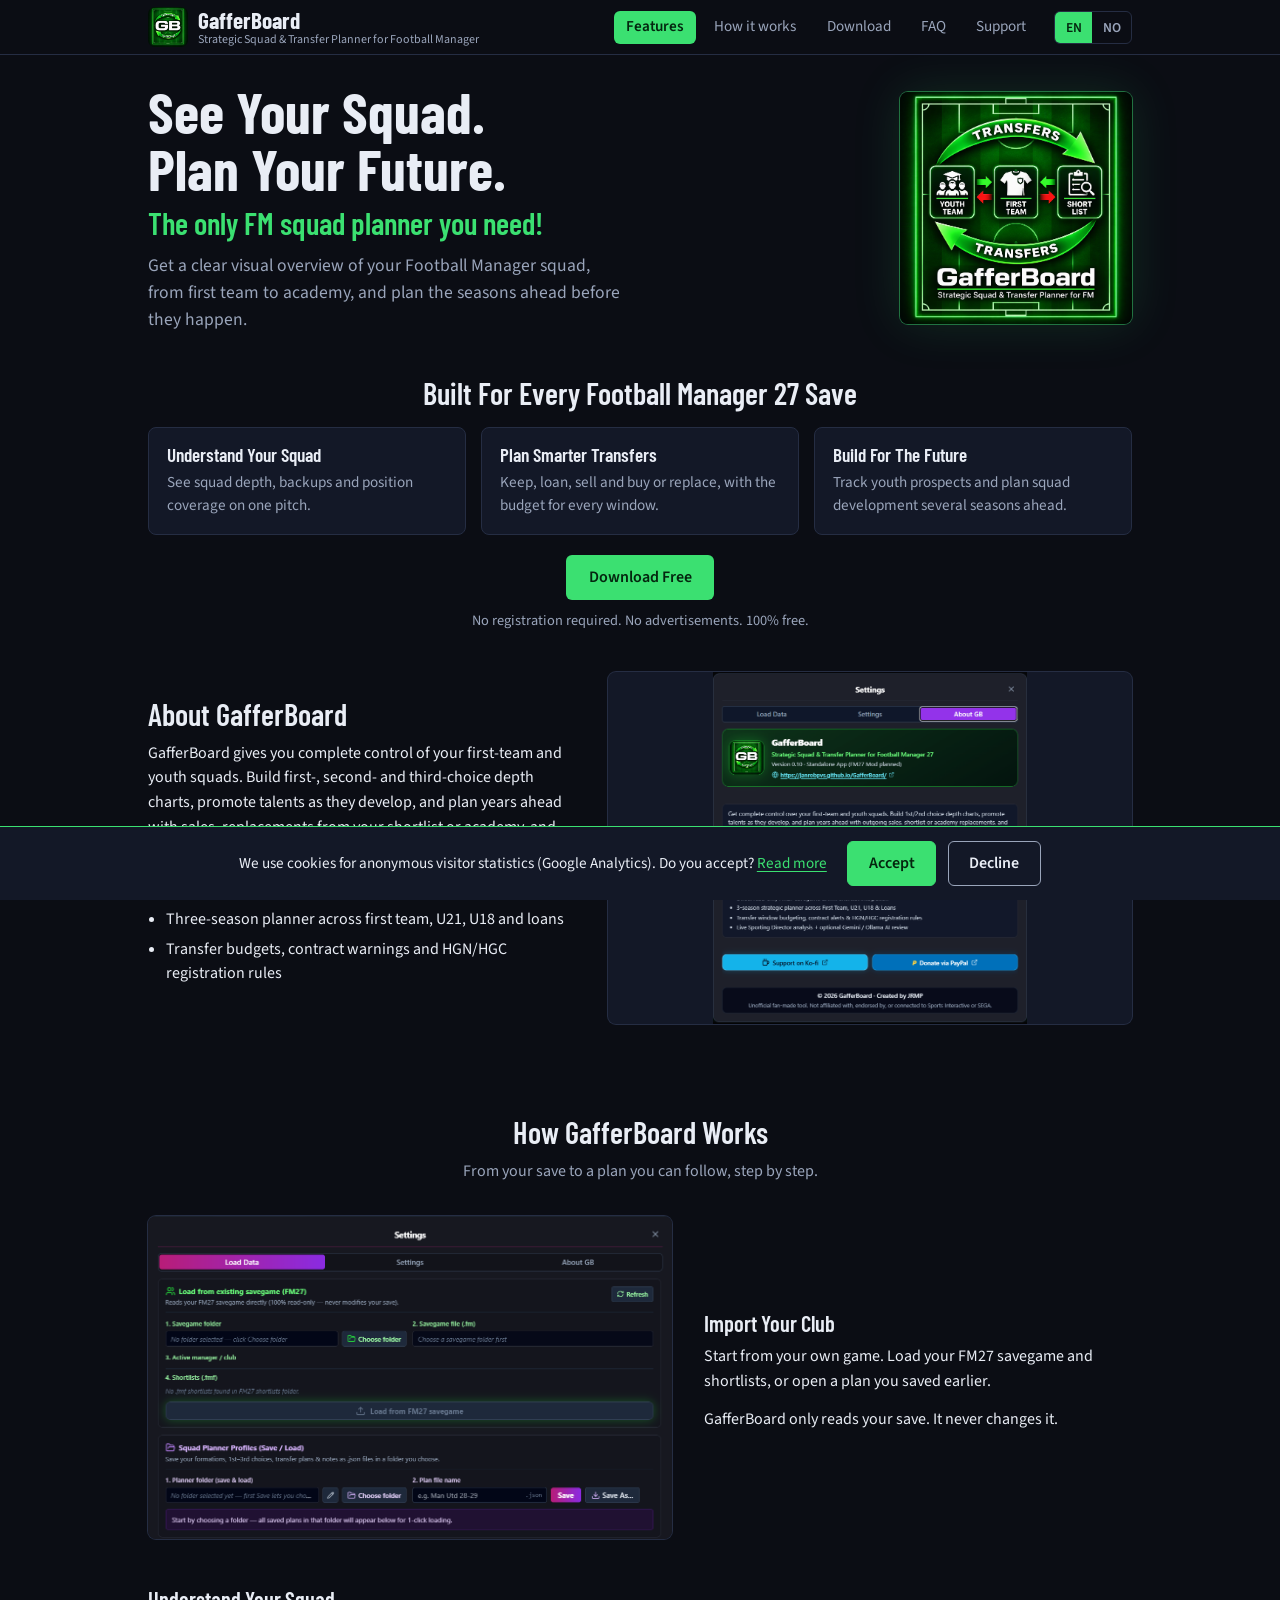
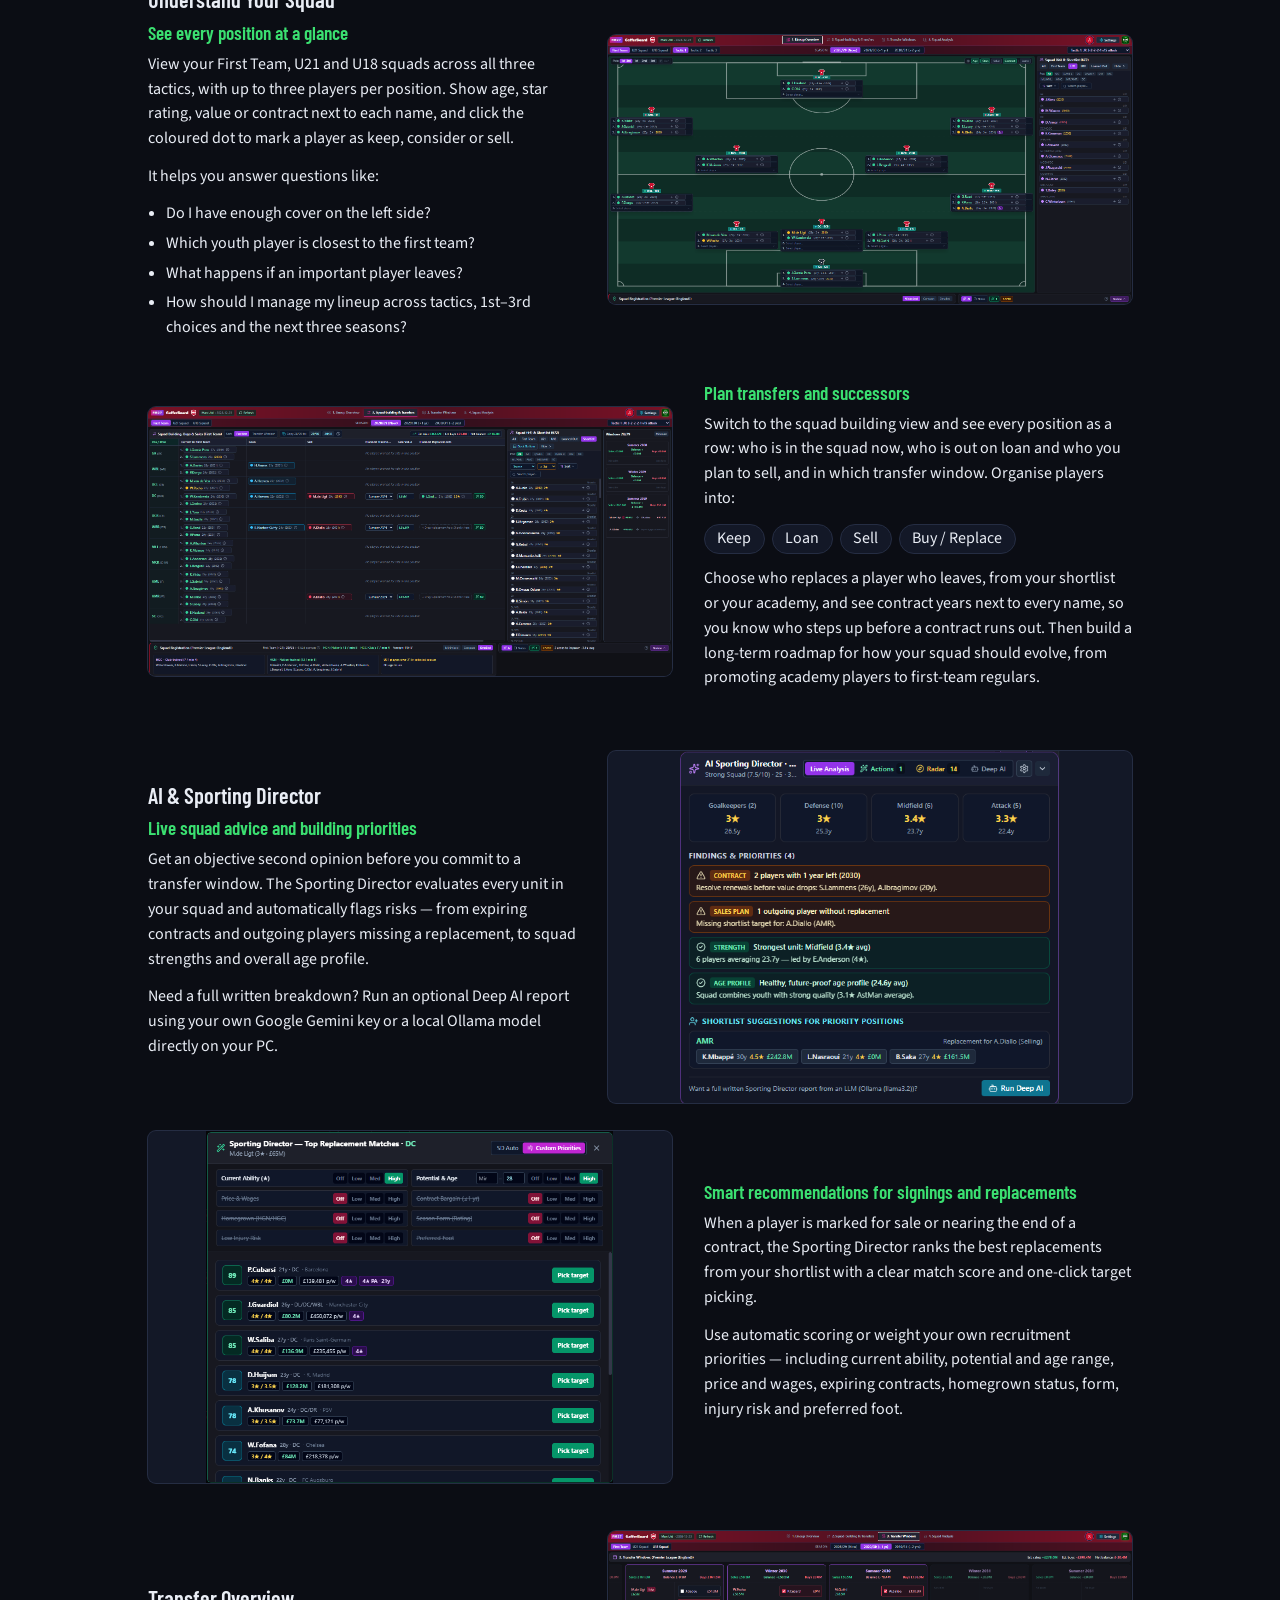
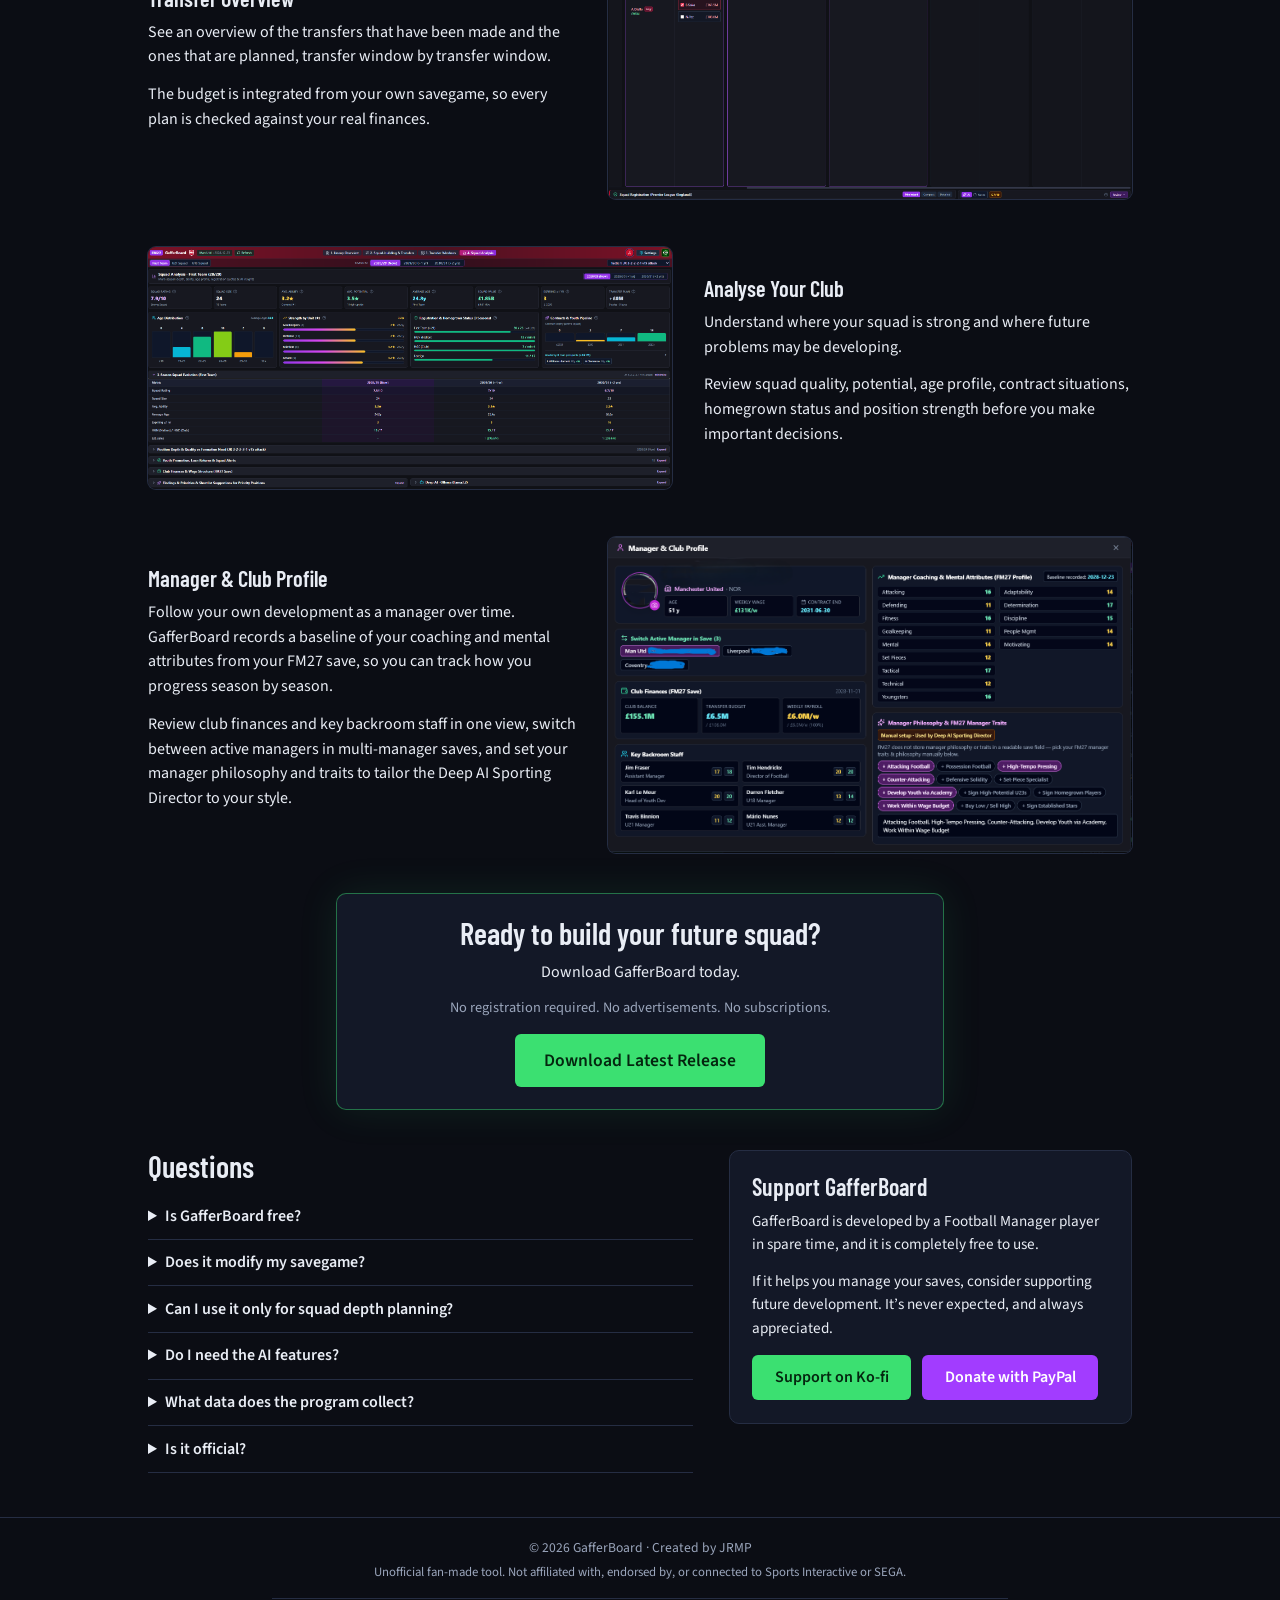
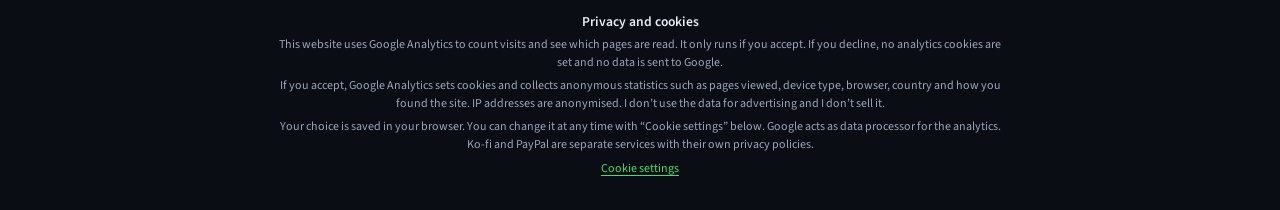
==== index.html @ f85fcb98 "Add files via upload" ====
<!DOCTYPE html>
<html lang="en">
<head>
<meta charset="utf-8">
<meta name="viewport" content="width=device-width, initial-scale=1">
<title>GafferBoard – Strategic Squad &amp; Transfer Planner for Football Manager</title>
<meta name="description" content="See your Football Manager squad at a glance and plan your future. GafferBoard is a free, unofficial squad and transfer planner. No registration, no advertisements.">
<meta property="og:title" content="GafferBoard – See Your Squad. Plan Your Future.">
<meta property="og:description" content="A free squad and transfer planner for Football Manager. No registration. No advertisements.">
<meta property="og:image" content="https://janrobpvs.github.io/GafferBoard/images/hero.png">
<link rel="icon" type="image/png" href="images/gb-logo.png">
<link rel="preconnect" href="https://fonts.googleapis.com">
<link rel="preconnect" href="https://fonts.gstatic.com" crossorigin>
<link href="https://fonts.googleapis.com/css2?family=Barlow+Condensed:wght@600;700&family=Source+Sans+3:wght@400;600&display=swap" rel="stylesheet">
<link rel="stylesheet" href="style.css">
</head>
<body>

<header class="top">
  <div class="wrap bar">
    <a class="brand" href="#top">
      <img src="images/gb-logo.png" width="40" height="40" alt="GafferBoard logo">
      <span class="brand-text">
        <span class="brand-name">GafferBoard</span>
        <span class="brand-sub" data-i18n="brandSub">Strategic Squad &amp; Transfer Planner for Football Manager</span>
      </span>
    </a>
    <nav id="mainNav" aria-label="Main">
      <a href="#features" data-i18n="navFeatures">Features</a>
      <a href="#how" data-i18n="navHow">How it works</a>
      <a href="#download" data-i18n="navDownload">Download</a>
      <a href="#faq" data-i18n="navFaq">FAQ</a>
      <a href="#support" data-i18n="navSupport">Support</a>
    </nav>
    <div class="lang" role="group" aria-label="Language">
      <button type="button" data-lang="en" aria-pressed="true">EN</button>
      <button type="button" data-lang="no" aria-pressed="false">NO</button>
    </div>
    <button class="menu-btn" id="menuBtn" aria-expanded="false" aria-controls="mainNav" data-i18n="menu">Menu</button>
  </div>
</header>

<main id="top">

  <!-- HERO: intro and main image only. No download button here. -->
  <section class="hero">
    <div class="wrap hero-grid">
      <div>
        <h1 data-i18n="h1">See Your Squad.<br>Plan Your Future.</h1>
        <p class="tagline" data-i18n="tagline">The only FM squad planner you need!</p>
        <p class="lead" data-i18n="lead">Get a clear visual overview of your Football Manager squad, from first team to academy, and plan the seasons ahead before they happen.</p>
      </div>
      <figure class="frame hero-img">
        <img src="images/hero.png" data-i18n-alt="heroAlt" alt="GafferBoard: youth team, first team and shortlist connected by transfers" fetchpriority="high">
      </figure>
    </div>
  </section>

  <section id="features">
    <div class="wrap">
      <h2 data-i18n="featuresH2">Built For Every Football Manager 27 Save</h2>
      <div class="cards">
        <article class="card">
          <h3 data-i18n="c1h">Understand Your Squad</h3>
          <p data-i18n="c1p">See squad depth, backups and position coverage on one pitch.</p>
        </article>
        <article class="card">
          <h3 data-i18n="c2h">Plan Smarter Transfers</h3>
          <p data-i18n="c2p">Keep, loan, sell and buy or replace, with the budget for every window.</p>
        </article>
        <article class="card">
          <h3 data-i18n="c3h">Build For The Future</h3>
          <p data-i18n="c3p">Track youth prospects and plan squad development several seasons ahead.</p>
        </article>
      </div>
      <div class="cta">
        <a class="btn" href="#download" data-download data-i18n="dlFree">Download Free</a>
        <p class="proof" data-i18n="proof1">No registration required. No advertisements. 100% free.</p>
      </div>
    </div>
  </section>

  <!-- ABOUT: matches the About window shown in about.png -->
  <section id="about">
    <div class="wrap">
      <div class="row">
        <div class="text">
          <h2 data-i18n="aboutH">About GafferBoard</h2>
          <p data-i18n="aboutP">GafferBoard gives you complete control of your first-team and youth squads. Build first-, second- and third-choice depth charts, promote talents as they develop, and plan years ahead with sales, replacements from your shortlist or academy, and transfer window budgets.</p>
          <ul>
            <li data-i18n="aboutL1">Reads FM27 savegames and .fmf shortlists, read-only</li>
            <li data-i18n="aboutL2">Three-season planner across first team, U21, U18 and loans</li>
            <li data-i18n="aboutL3">Transfer budgets, contract warnings and HGN/HGC registration rules</li>
          </ul>
        </div>
        <figure class="frame">
          <button class="zoom" type="button" data-i18n-aria="zoomA" aria-label="Enlarge: About GafferBoard"><img src="images/about.png" loading="lazy" data-i18n-alt="aboutAlt" alt="The About window in GafferBoard, with the key features listed"></button>
        </figure>
      </div>
    </div>
  </section>

  <section id="how">
    <div class="wrap">
      <h2 data-i18n="howH2">How GafferBoard Works</h2>
      <p class="intro" data-i18n="howIntro">From your save to a plan you can follow, step by step.</p>

      <div class="row flip">
        <div class="text">
          <h3 data-i18n="r1h">Import Your Club</h3>
          <p data-i18n="r1p1">Start from your own game. Load your FM27 savegame and shortlists, or open a plan you saved earlier.</p>
          <p data-i18n="r1p2">GafferBoard only reads your save. It never changes it.</p>
        </div>
        <figure class="frame">
          <button class="zoom" type="button" data-i18n-aria="zoom1" aria-label="Enlarge: Import your club"><img src="images/settings.png" loading="lazy" data-i18n-alt="r1alt" alt="The Load Data window where you choose your FM27 save, shortlists or a saved plan"></button>
        </figure>
      </div>

      <!-- Understand Your Squad: two screenshots (lineup + transfers and successors). -->
      <div class="group">
        <div class="row">
          <div class="text">
            <h3 data-i18n="u0h">Understand Your Squad</h3>
            <h4 class="sub" data-i18n="uAh">See every position at a glance</h4>
            <p data-i18n="uA1">View your First Team, U21 and U18 squads across all three tactics, with up to three players per position. Show age, star rating, value or contract next to each name, and click the coloured dot to mark a player as keep, consider or sell.</p>
            <p data-i18n="uA2">It helps you answer questions like:</p>
            <ul>
              <li data-i18n="r2l1">Do I have enough cover on the left side?</li>
              <li data-i18n="r2l3">Which youth player is closest to the first team?</li>
              <li data-i18n="r2l4">What happens if an important player leaves?</li>
              <li data-i18n="r2l5">How should I manage my lineup across tactics, 1st–3rd choices and the next three seasons?</li>
            </ul>
          </div>
          <figure class="frame">
            <button class="zoom" type="button" data-i18n-aria="zoomU1" aria-label="Enlarge: Lineup with player data"><img src="images/Lineup_data.png" loading="lazy" data-i18n-alt="uAalt" alt="The lineup view with your formation and player data on the pitch"></button>
          </figure>
        </div>

        <div class="row flip">
          <div class="text">
            <h4 class="sub" data-i18n="uBh">Plan transfers and successors</h4>
            <p data-i18n="uB1">Switch to the squad building view and see every position as a row: who is in the squad now, who is out on loan and who you plan to sell, and in which transfer window. Organise players into:</p>
            <ul class="tags">
              <li data-i18n="tKeep">Keep</li>
              <li data-i18n="tLoan">Loan</li>
              <li data-i18n="tSell">Sell</li>
              <li data-i18n="tBuyRep">Buy / Replace</li>
            </ul>
            <p data-i18n="uB2">Choose who replaces a player who leaves, from your shortlist or your academy, and see contract years next to every name, so you know who steps up before a contract runs out. Then build a long-term roadmap for how your squad should evolve, from promoting academy players to first-team regulars.</p>
          </div>
          <!-- File name has an ampersand: images/Squad&transfers.png. It is written as %26 in the address. -->
          <figure class="frame">
            <button class="zoom" type="button" data-i18n-aria="zoomU2" aria-label="Enlarge: Squad and transfers"><img src="images/Squad%26transfers.png" loading="lazy" data-i18n-alt="uBalt" alt="The squad building view with players per position and planned transfers"></button>
          </figure>
        </div>
      </div>

      <!-- AI & Sporting Director: two screenshots (squad advice + replacement matching). -->
      <div class="group">
        <div class="row">
          <div class="text">
            <h3 data-i18n="sd0h">AI &amp; Sporting Director</h3>
            <h4 class="sub" data-i18n="sdAh">Live squad advice and building priorities</h4>
            <p data-i18n="sdA1">Get an objective second opinion before you commit to a transfer window. The Sporting Director evaluates every unit in your squad and automatically flags risks — from expiring contracts and outgoing players missing a replacement, to squad strengths and overall age profile.</p>
            <p data-i18n="sdA2">Need a full written breakdown? Run an optional Deep AI report using your own Google Gemini key or a local Ollama model directly on your PC.</p>
          </div>
          <figure class="frame">
            <button class="zoom" type="button" data-i18n-aria="zoomSD1" aria-label="Enlarge: Sporting Director squad advice"><img src="images/SportingDirectorAdvise.png" loading="lazy" data-i18n-alt="sdAalt" alt="AI Sporting Director live analysis showing unit ratings, contract warnings, sales plan gaps and shortlist suggestions"></button>
          </figure>
        </div>

        <div class="row flip">
          <div class="text">
            <h4 class="sub" data-i18n="sdBh">Smart recommendations for signings and replacements</h4>
            <p data-i18n="sdB1">When a player is marked for sale or nearing the end of a contract, the Sporting Director ranks the best replacements from your shortlist with a clear match score and one-click target picking.</p>
            <p data-i18n="sdB2">Use automatic scoring or weight your own recruitment priorities — including current ability, potential and age range, price and wages, expiring contracts, homegrown status, form, injury risk and preferred foot.</p>
          </div>
          <!-- File name has an ampersand: images/SportingDirector&transfers.png. It is written as %26 in the address. -->
          <figure class="frame">
            <button class="zoom" type="button" data-i18n-aria="zoomSD2" aria-label="Enlarge: Sporting Director transfer replacements"><img src="images/SportingDirector%26transfers.png" loading="lazy" data-i18n-alt="sdBalt" alt="Sporting Director top replacement matches ranked by custom recruitment priorities"></button>
          </figure>
        </div>
      </div>

      <div class="row">
        <div class="text">
          <h3 data-i18n="r6h">Transfer Overview</h3>
          <p data-i18n="r6p1">See an overview of the transfers that have been made and the ones that are planned, transfer window by transfer window.</p>
          <p data-i18n="r6p2">The budget is integrated from your own savegame, so every plan is checked against your real finances.</p>
        </div>
        <figure class="frame">
          <button class="zoom" type="button" data-i18n-aria="zoom6" aria-label="Enlarge: Transfer overview"><img src="images/Transferoverview.png" loading="lazy" data-i18n-alt="r6alt" alt="Overview of completed and planned transfers with the budget from your savegame"></button>
        </figure>
      </div>

      <div class="row flip">
        <div class="text">
          <h3 data-i18n="r3h">Analyse Your Club</h3>
          <p data-i18n="r3p1">Understand where your squad is strong and where future problems may be developing.</p>
          <p data-i18n="r3p2">Review squad quality, potential, age profile, contract situations, homegrown status and position strength before you make important decisions.</p>
        </div>
        <figure class="frame">
          <button class="zoom" type="button" data-i18n-aria="zoom3" aria-label="Enlarge: Analyse your club"><img src="images/analysis.png" loading="lazy" data-i18n-alt="r3alt" alt="Squad analysis with age distribution, strength by unit and contract expiries"></button>
        </figure>
      </div>

      <div class="row">
        <div class="text">
          <h3 data-i18n="r7h">Manager &amp; Club Profile</h3>
          <p data-i18n="r7p1">Follow your own development as a manager over time. GafferBoard records a baseline of your coaching and mental attributes from your FM27 save, so you can track how you progress season by season.</p>
          <p data-i18n="r7p2">Review club finances and key backroom staff in one view, switch between active managers in multi-manager saves, and set your manager philosophy and traits to tailor the Deep AI Sporting Director to your style.</p>
        </div>
        <figure class="frame">
          <button class="zoom" type="button" data-i18n-aria="zoom7" aria-label="Enlarge: Manager and club profile"><img src="images/managerprofile.png" loading="lazy" data-i18n-alt="r7alt" alt="Manager and club profile with coaching attributes, baseline tracking, club finances, key backroom staff and manager philosophy traits"></button>
        </figure>
      </div>
    </div>
  </section>

  <section id="download">
    <div class="wrap">
      <div class="panel centre">
        <h2 data-i18n="dlH2">Ready to build your future squad?</h2>
        <p data-i18n="dlP">Download GafferBoard today.</p>
        <p class="proof" data-i18n="proof2">No registration required. No advertisements. No subscriptions.</p>
        <!-- The download link is set in script.js (DOWNLOAD_URL). All buttons marked data-download use it. -->
        <a class="btn big" href="#download" data-download data-i18n="dlLatest">Download Latest Release</a>
      </div>
    </div>
  </section>

  <!-- FAQ and Support side by side -->
  <section id="faq">
    <div class="wrap duo">
      <div>
        <h2 data-i18n="faqH2">Questions</h2>
        <details>
          <summary data-i18n="q1">Is GafferBoard free?</summary>
          <p data-i18n="a1">Yes. It is completely free, with no registration, no advertisements and no subscription.</p>
        </details>
        <details>
          <summary data-i18n="q2">Does it modify my savegame?</summary>
          <p data-i18n="a2">No. GafferBoard only reads your savegame. Your own notes and plans are stored separately on your computer.</p>
        </details>
        <details>
          <summary data-i18n="q3">Can I use it only for squad depth planning?</summary>
          <p data-i18n="a3">Yes. The lineup page works on its own. The transfer and analysis pages are there when you want them.</p>
        </details>
        <details>
          <summary data-i18n="q4">Do I need the AI features?</summary>
          <p data-i18n="a4">No. The AI report is optional. You can use Google Gemini with your own key, or a local Ollama model that stays on your PC.</p>
        </details>
        <details>
          <summary data-i18n="q5">What data does the program collect?</summary>
          <p data-i18n="a5">Only anonymous usage events, such as starting the app, switching pages or loading a save. It never sends player data, file paths or personal information.</p>
        </details>
        <details>
          <summary data-i18n="q6">Is it official?</summary>
          <p data-i18n="a6">No. GafferBoard is an unofficial fan-made tool and is not connected to Sports Interactive or SEGA.</p>
        </details>
      </div>

      <div id="support">
        <div class="panel">
          <h2 data-i18n="supH2">Support GafferBoard</h2>
          <p data-i18n="supP1">GafferBoard is developed by a Football Manager player in spare time, and it is completely free to use.</p>
          <p data-i18n="supP2">If it helps you manage your saves, consider supporting future development. It’s never expected, and always appreciated.</p>
          <div class="actions">
            <a class="btn" href="https://ko-fi.com/jrmp77" rel="noopener" data-i18n="supKofi">Support on Ko-fi</a>
            <a class="btn purple" href="https://www.paypal.com/donate/?business=DQJETX6U6KA5J&amp;no_recurring=0&amp;item_name=Thank+you+so+much+for+your+support%21&amp;currency_code=NOK" rel="noopener" data-i18n="supPaypal">Donate with PayPal</a>
          </div>
        </div>
      </div>
    </div>
  </section>

</main>

<footer>
  <div class="wrap">
    <p class="copy" data-i18n="copy">© 2026 GafferBoard · Created by JRMP</p>
    <p class="disc" data-i18n="disclaimer">Unofficial fan-made tool. Not affiliated with, endorsed by, or connected to Sports Interactive or SEGA.</p>
    <div id="privacy" class="privacy">
      <h2 data-i18n="prH2">Privacy and cookies</h2>
      <p data-i18n="prP1">This website uses Google Analytics to count visits and see which pages are read. It only runs if you accept. If you decline, no analytics cookies are set and no data is sent to Google.</p>
      <p data-i18n="prP2">If you accept, Google Analytics sets cookies and collects anonymous statistics such as pages viewed, device type, browser, country and how you found the site. IP addresses are anonymised. I don’t use the data for advertising and I don’t sell it.</p>
      <p data-i18n="prP3">Your choice is saved in your browser. You can change it at any time with “Cookie settings” below. Google acts as data processor for the analytics. Ko-fi and PayPal are separate services with their own privacy policies.</p>
      <button type="button" id="cookieSettings" data-i18n="footCookies">Cookie settings</button>
    </div>
  </div>
</footer>

<div id="consent" class="consent" role="region" aria-label="Cookies" hidden>
  <p><span data-i18n="cbText">We use cookies for anonymous visitor statistics (Google Analytics). Do you accept?</span> <a href="#privacy" data-i18n="cbMore">Read more</a></p>
  <div class="consent-btns">
    <button type="button" class="btn" id="consentAccept" data-i18n="cbAccept">Accept</button>
    <button type="button" class="btn outline" id="consentDecline" data-i18n="cbDecline">Decline</button>
  </div>
</div>

<dialog id="lightbox" aria-label="Screenshot">
  <button type="button" id="lightboxClose" data-i18n="close">Close</button>
  <img id="lightboxImg" alt="">
</dialog>

<script src="script.js"></script>
</body>
</html>
---- style.css ----
:root {
  --bg: #0b0d14;
  --panel: #131827;
  --line: #252d43;
  --text: #e9edf5;
  --muted: #9aa5bb;
  --green: #3be071;
  --green-ink: #04260f;
  --purple: #a23cff;
  --display: "Barlow Condensed", "Arial Narrow", Impact, sans-serif;
  --body: "Source Sans 3", system-ui, -apple-system, "Segoe UI", sans-serif;
}
* { box-sizing: border-box; }
html { scroll-behavior: smooth; scroll-padding-top: 4.5rem; color-scheme: dark; }
body {
  margin: 0;
  background: var(--bg);
  color: var(--text);
  font-family: var(--body);
  font-size: 1rem;
  line-height: 1.55;
  overflow-x: clip;
}
a { color: var(--green); text-underline-offset: 3px; }
a:focus-visible, button:focus-visible, summary:focus-visible { outline: 3px solid var(--purple); outline-offset: 3px; }
img { max-width: 100%; height: auto; display: block; }
p { margin: 0 0 0.8rem; }
ul { padding-left: 1.15rem; margin: 0 0 0.8rem; }
li { margin-bottom: 0.3rem; }

.wrap { max-width: 64rem; margin: 0 auto; padding: 0 1.25rem; }
.centre { text-align: center; margin-left: auto; margin-right: auto; }
.small { font-size: 0.9rem; color: var(--muted); }

/* header */
.top { border-bottom: 1px solid var(--line); background: var(--bg); position: sticky; top: 0; z-index: 20; }
.bar { display: flex; align-items: center; justify-content: space-between; gap: 1rem; padding-top: 0.45rem; padding-bottom: 0.45rem; }
.brand { display: flex; align-items: center; gap: 0.65rem; color: var(--text); text-decoration: none; min-width: 0; margin-right: auto; }
.brand img { width: 40px; height: 40px; border-radius: 7px; flex: none; }
.brand-text { display: flex; flex-direction: column; line-height: 1.1; min-width: 0; }
.brand-name { font-family: var(--display); font-weight: 700; font-size: 1.45rem; }
.brand-sub { color: var(--muted); font-size: 0.75rem; }
nav { display: flex; gap: 1.2rem; font-size: 0.95rem; }
nav a { color: var(--muted); text-decoration: none; padding: 0.3rem 0; }
nav a:hover { color: var(--text); }
.menu-btn {
  display: none; background: transparent; color: var(--text);
  border: 1px solid var(--line); border-radius: 6px;
  padding: 0.4rem 0.8rem; font: inherit; font-size: 0.95rem; cursor: pointer;
}
.lang { display: flex; border: 1px solid var(--line); border-radius: 6px; overflow: hidden; flex: none; }
.lang button { background: transparent; color: var(--muted); border: 0; padding: 0.3rem 0.65rem; font: inherit; font-size: 0.85rem; font-weight: 600; cursor: pointer; }
.lang button[aria-pressed="true"] { background: var(--green); color: var(--green-ink); }
.lang button:focus-visible { outline: 3px solid var(--purple); outline-offset: -3px; }

/* hero: text left, image right, sized to fit one screen */
.hero { padding: 1.75rem 0 0.5rem; }
.hero-grid { display: grid; grid-template-columns: 1.35fr 0.65fr; gap: 2rem; align-items: center; }
h1 {
  font-family: var(--display); font-weight: 700;
  font-size: clamp(2.2rem, 5vw, 3.6rem); line-height: 0.98; margin: 0 0 0.55rem;
}
.tagline {
  font-family: var(--display); font-weight: 600;
  font-size: clamp(1.18rem, 2.65vw, 1.92rem); line-height: 1.15;
  color: var(--green); margin: 0 0 0.7rem;
}
.lead { font-size: 1.1rem; color: var(--muted); max-width: 30rem; margin: 0; }
.frame { margin: 0; border-radius: 8px; overflow: hidden; box-shadow: 0 0 0 1px var(--line); background: var(--panel); }
.hero-img { width: fit-content; max-width: 100%; margin-left: auto; box-shadow: 0 0 0 1px rgba(59,224,113,0.45), 0 0 50px rgba(59,224,113,0.14); }
.hero-img img { width: auto; max-width: 100%; max-height: min(32vh, 14.5rem); }

/* sections */
section { padding: 2.25rem 0 0.25rem; }
#how { padding-top: 5.5rem; }
#how > .wrap > h2,
#how > .wrap > .intro { text-align: center; }
h2 { font-family: var(--display); font-weight: 600; font-size: clamp(1.5rem, 3.5vw, 1.9rem); line-height: 1.1; margin: 0 0 0.6rem; }
h3 { font-family: var(--display); font-weight: 600; font-size: 1.4rem; line-height: 1.15; margin: 0 0 0.5rem; }
.intro { color: var(--muted); margin-bottom: 0.75rem; }

.cards { display: grid; grid-template-columns: repeat(3, 1fr); gap: 0.9rem; margin-top: 1rem; }
.card { background: var(--panel); border: 1px solid var(--line); border-radius: 8px; padding: 1rem 1.15rem; }
.card h3 { font-size: 1.2rem; margin-bottom: 0.3rem; }
.card p { margin: 0; color: var(--muted); font-size: 0.95rem; }

/* buttons */
.cta { margin-top: 1.25rem; }
.proof { color: var(--muted); font-size: 0.9rem; margin: 0.6rem 0 0; }
.btn {
  display: inline-block; background: var(--green); color: var(--green-ink);
  font-weight: 600; text-decoration: none; padding: 0.65rem 1.4rem; border-radius: 6px;
}
.btn:hover { background: #62ec8c; }
.btn.purple { background: var(--purple); color: #fff; }
.btn.purple:hover { background: #b45cff; }
.btn.big { font-size: 1.1rem; padding: 0.8rem 1.8rem; margin-top: 0.9rem; }
.actions { display: flex; gap: 0.7rem; flex-wrap: wrap; margin-top: 0.9rem; }

/* screenshot rows */
.row { display: grid; grid-template-columns: 0.9fr 1.1fr; gap: 2rem; align-items: center; margin-top: 3rem; }
.row.flip { grid-template-columns: 1.1fr 0.9fr; }
.row.flip .text { order: 2; }
.row .text { min-width: 0; }
#about .row { margin-top: 0; }
#how .intro + .row { margin-top: 2rem; }
.zoom { display: block; width: 100%; padding: 0; border: 0; background: none; cursor: zoom-in; }
.zoom img { width: 100%; max-height: 22rem; object-fit: contain; object-position: top; }
.tags { list-style: none; padding: 0; display: flex; flex-wrap: wrap; gap: 0.4rem; }
.tags li { margin: 0; background: var(--panel); border: 1px solid var(--line); border-radius: 999px; padding: 0.1rem 0.8rem; }

/* panels */
.panel { background: var(--panel); border: 1px solid var(--line); border-radius: 10px; padding: 1.4rem 1.4rem; }
#download .panel { max-width: 38rem; border-color: rgba(59,224,113,0.45); box-shadow: 0 0 40px rgba(59,224,113,0.1); }

/* faq and support side by side */
.duo { display: grid; grid-template-columns: 1.15fr 0.85fr; gap: 2.25rem; align-items: start; }
details { border-bottom: 1px solid var(--line); padding: 0.65rem 0; }
summary { cursor: pointer; font-weight: 600; }
details p { margin: 0.5rem 0 0; color: var(--muted); font-size: 0.95rem; }
#support .panel h2 { font-size: 1.5rem; }
#support .panel p { font-size: 0.95rem; }

/* lightbox */
dialog { border: 0; padding: 0; background: transparent; max-width: 96vw; max-height: 96vh; color: var(--text); }
dialog::backdrop { background: rgba(5, 6, 10, 0.88); }
dialog img { max-width: 96vw; max-height: 88vh; border-radius: 8px; margin: 0 auto; }
dialog button { display: block; margin: 0 0 0.6rem auto; background: var(--panel); color: var(--text); border: 1px solid var(--line); border-radius: 6px; padding: 0.4rem 1rem; font: inherit; cursor: pointer; }

.toast {
  position: fixed; left: 50%; bottom: 1.5rem; transform: translateX(-50%);
  background: var(--panel); border: 1px solid var(--purple); border-radius: 8px;
  padding: 0.8rem 1.2rem; z-index: 50; max-width: 90vw; text-align: center;
}

/* footer: centred, small print */
footer { margin-top: 2.5rem; border-top: 1px solid var(--line); padding: 1.25rem 0 2rem; color: var(--muted); text-align: center; font-size: 0.8rem; line-height: 1.5; }
footer p { margin: 0 0 0.3rem; }
footer .copy { font-size: 0.85rem; }
.privacy { max-width: 46rem; margin: 1rem auto 0; padding-top: 1rem; border-top: 1px solid var(--line); }
.privacy h2 { font-family: var(--body); font-size: 0.85rem; font-weight: 600; margin: 0 0 0.4rem; color: var(--text); }
.privacy p { font-size: 0.75rem; }
.privacy button { background: none; border: 0; padding: 0; font: inherit; font-size: 0.75rem; color: var(--green); text-decoration: underline; text-underline-offset: 3px; cursor: pointer; }

/* cookie banner */
.consent {
  position: fixed; left: 0; right: 0; bottom: 0; z-index: 60;
  background: var(--panel); border-top: 1px solid var(--green);
  padding: 0.9rem 1.25rem calc(0.9rem + env(safe-area-inset-bottom, 0px));
  display: flex; align-items: center; justify-content: center; gap: 1.25rem; flex-wrap: wrap;
}
.consent[hidden] { display: none; }
.consent p { margin: 0; max-width: 40rem; font-size: 0.95rem; }
.consent-btns { display: flex; gap: 0.7rem; }
.consent .btn { border: 1px solid var(--green); cursor: pointer; font: inherit; font-weight: 600; padding: 0.55rem 1.3rem; }
.btn.outline { background: transparent; color: var(--text); border-color: var(--muted); }
.btn.outline:hover { background: #1c2236; }

/* tablet and mobile */
@media (max-width: 860px) {
  .hero-grid { grid-template-columns: 1fr; gap: 1.25rem; }
  .hero-img { margin: 0 auto; }
  .hero-img img { max-height: min(26vh, 12.5rem); }
  .cards { grid-template-columns: 1fr; }
  .row, .row.flip { grid-template-columns: 1fr; gap: 1rem; margin-top: 2rem; }
  .row.flip .text { order: 0; }
  .duo { grid-template-columns: 1fr; gap: 1.75rem; }
  section { padding-top: 1.75rem; }
  #how { padding-top: 3.75rem; }
  .group { margin-top: 2.25rem; }
  .menu-btn { display: block; }
  .bar { flex-wrap: wrap; }
  nav {
    display: none; position: absolute; left: 0; right: 0; top: 100%;
    flex-direction: column; gap: 0; background: var(--bg);
    border-bottom: 1px solid var(--line); padding: 0.4rem 1.25rem 0.8rem;
  }
  nav.open { display: flex; }
  nav a { padding: 0.6rem 0; font-size: 1.05rem; }
  .zoom img { max-height: none; }
}
@media (max-width: 480px) {
  .brand-sub { font-size: 0.68rem; }
  .brand-name { font-size: 1.3rem; }
  .brand img { width: 36px; height: 36px; }
  .consent-btns { width: 100%; }
  .consent-btns .btn { flex: 1; }
}
@media (prefers-reduced-motion: reduce) {
  html { scroll-behavior: auto; }
}

/* V4 additions */
#features h2 { text-align: center; }
.cta { text-align: center; }

/* menu highlight follows the scroll position */
nav { gap: 0.4rem; }
nav a { padding: 0.3rem 0.75rem; border-radius: 6px; }
nav a.active { background: var(--green); color: var(--green-ink); font-weight: 600; }
nav a.active:hover { color: var(--green-ink); }

/* grouped step with two screenshots */
.group { margin-top: 3rem; }
.group .row:first-child { margin-top: 0; }
.group .row + .row { margin-top: 1.75rem; }
.sub { font-family: var(--display); font-weight: 600; font-size: 1.2rem; line-height: 1.2; margin: 0 0 0.5rem; color: var(--green); }

@media (max-width: 860px) {
  nav { gap: 0; }
  nav a { padding: 0.6rem 0.75rem; }
}
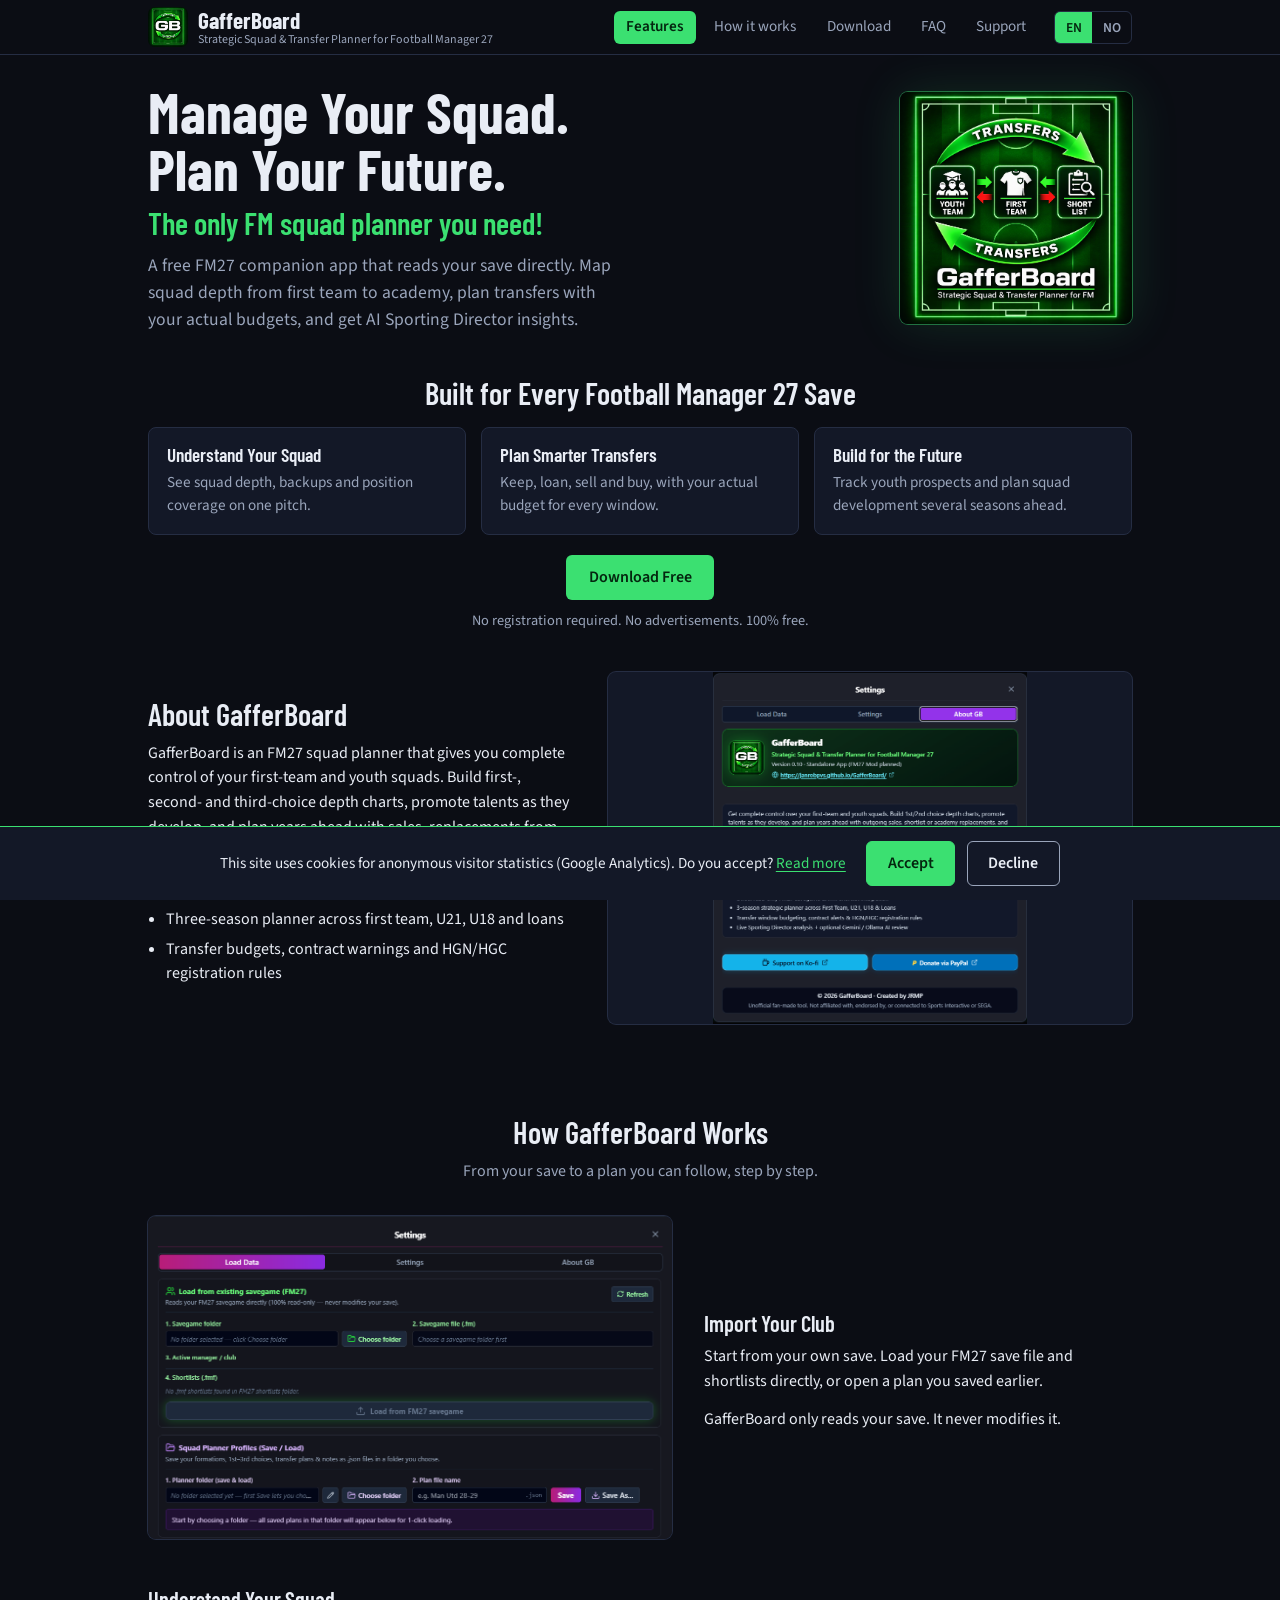
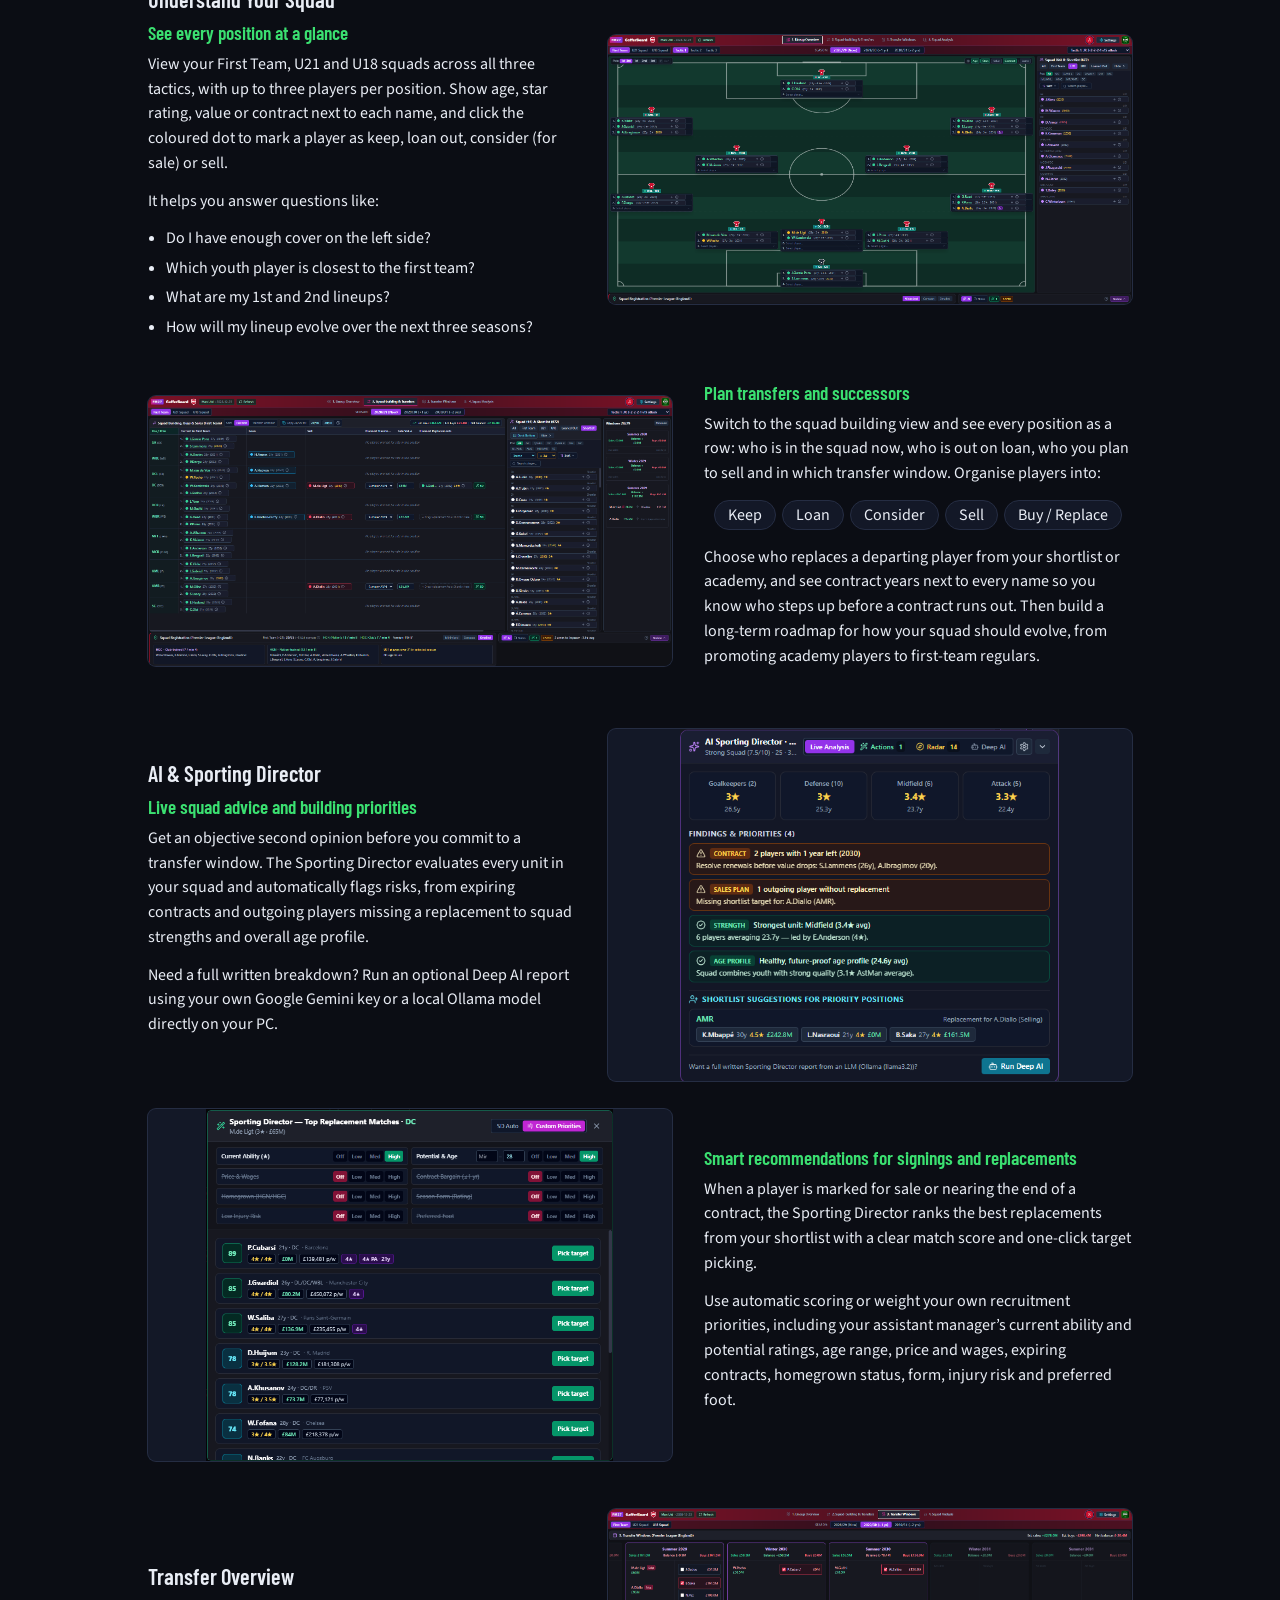
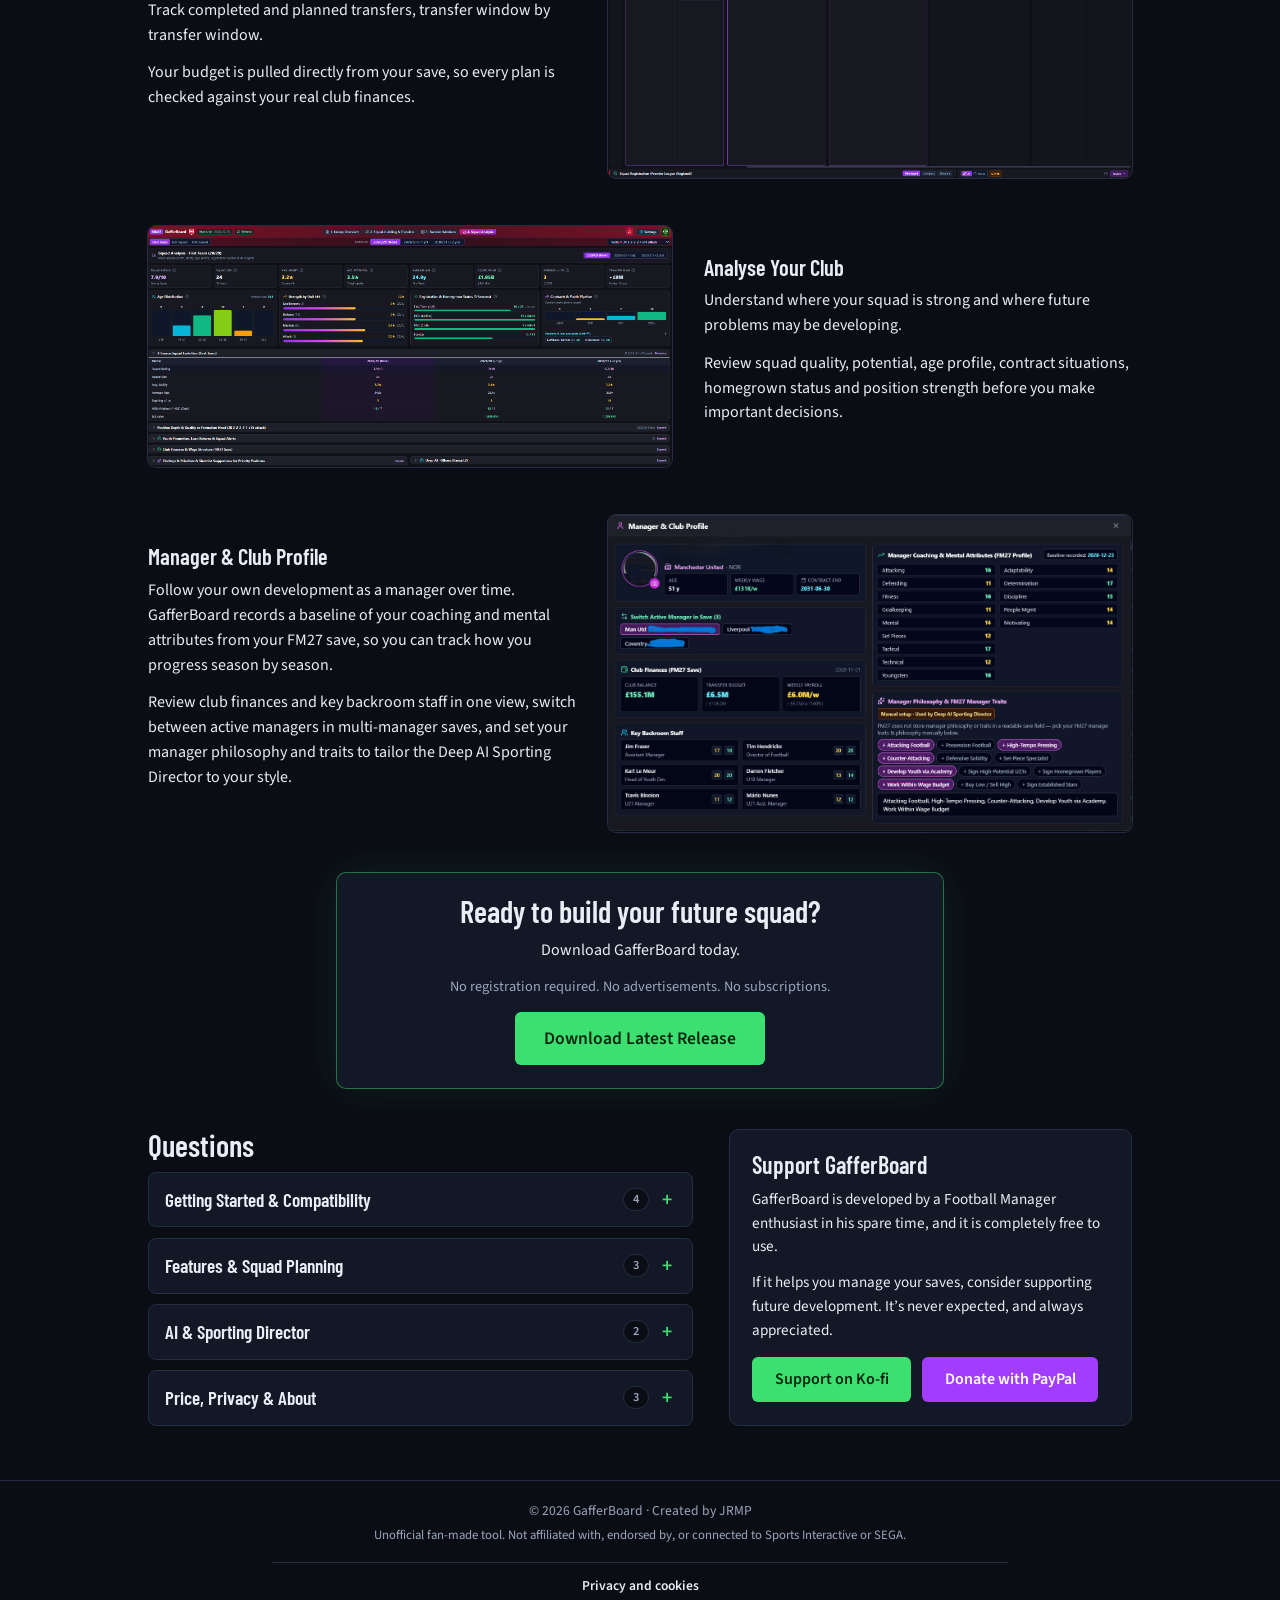
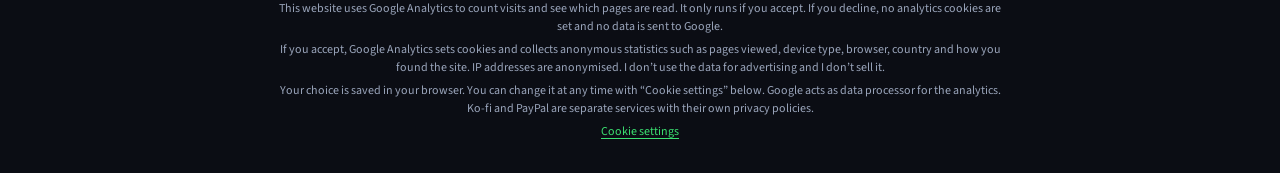
==== commit 94f60772: "Add files via upload" ====
--- a/index.html
+++ b/index.html
@@ -3,16 +3,152 @@
 <head>
 <meta charset="utf-8">
 <meta name="viewport" content="width=device-width, initial-scale=1">
-<title>GafferBoard – Strategic Squad &amp; Transfer Planner for Football Manager</title>
-<meta name="description" content="See your Football Manager squad at a glance and plan your future. GafferBoard is a free, unofficial squad and transfer planner. No registration, no advertisements.">
-<meta property="og:title" content="GafferBoard – See Your Squad. Plan Your Future.">
-<meta property="og:description" content="A free squad and transfer planner for Football Manager. No registration. No advertisements.">
+<title>GafferBoard – Free FM27 Squad &amp; Transfer Planner (Football Manager 27)</title>
+<meta name="description" content="Free FM27 squad planner and transfer tool for Football Manager 27. Reads your save directly (read-only) for depth charts, transfer budgets and AI Sporting Director insights.">
+<meta name="robots" content="index, follow">
+<link rel="canonical" href="https://janrobpvs.github.io/GafferBoard/">
+<meta property="og:type" content="website">
+<meta property="og:url" content="https://janrobpvs.github.io/GafferBoard/">
+<meta property="og:site_name" content="GafferBoard">
+<meta property="og:title" content="GafferBoard – Free FM27 Squad &amp; Transfer Planner">
+<meta property="og:description" content="A free FM27 companion app that reads your save directly. Map squad depth from first team to academy, plan transfers with your actual budgets, and get AI Sporting Director insights.">
 <meta property="og:image" content="https://janrobpvs.github.io/GafferBoard/images/hero.png">
+<meta name="twitter:card" content="summary_large_image">
+<meta name="twitter:title" content="GafferBoard – Free FM27 Squad &amp; Transfer Planner">
+<meta name="twitter:description" content="Free Football Manager 27 squad planner. Reads your FM27 save directly (read-only) for depth charts, budgets and AI Sporting Director insights.">
+<meta name="twitter:image" content="https://janrobpvs.github.io/GafferBoard/images/hero.png">
 <link rel="icon" type="image/png" href="images/gb-logo.png">
 <link rel="preconnect" href="https://fonts.googleapis.com">
 <link rel="preconnect" href="https://fonts.gstatic.com" crossorigin>
 <link href="https://fonts.googleapis.com/css2?family=Barlow+Condensed:wght@600;700&family=Source+Sans+3:wght@400;600&display=swap" rel="stylesheet">
 <link rel="stylesheet" href="style.css">
+<script type="application/ld+json">
+{
+  "@context": "https://schema.org",
+  "@graph": [
+    {
+      "@type": "SoftwareApplication",
+      "name": "GafferBoard",
+      "alternateName": "GafferBoard FM27 Squad Planner",
+      "description": "Free FM27 squad and transfer planner for Football Manager 27. Reads your save directly (read-only) to map squad depth, plan transfers with actual budgets, and run AI Sporting Director analysis.",
+      "url": "https://janrobpvs.github.io/GafferBoard/",
+      "image": "https://janrobpvs.github.io/GafferBoard/images/hero.png",
+      "applicationCategory": "UtilitiesApplication",
+      "operatingSystem": "Windows",
+      "offers": {
+        "@type": "Offer",
+        "price": "0",
+        "priceCurrency": "USD"
+      },
+      "author": {
+        "@type": "Person",
+        "name": "JRMP"
+      }
+    },
+    {
+      "@type": "FAQPage",
+      "mainEntity": [
+        {
+          "@type": "Question",
+          "name": "Which Football Manager versions and platforms are supported?",
+          "acceptedAnswer": {
+            "@type": "Answer",
+            "text": "GafferBoard is built for Football Manager 27 (FM27) on Windows PC. It reads FM27 .fm save files and .fmf shortlists directly. Earlier Football Manager versions are not supported."
+          }
+        },
+        {
+          "@type": "Question",
+          "name": "Does GafferBoard modify my save?",
+          "acceptedAnswer": {
+            "@type": "Answer",
+            "text": "No. GafferBoard is 100% read-only and never modifies your FM27 save file. Your own notes, depth charts and transfer plans are stored separately as local .json files on your computer."
+          }
+        },
+        {
+          "@type": "Question",
+          "name": "How do I import my squad and shortlists?",
+          "acceptedAnswer": {
+            "@type": "Answer",
+            "text": "Open the Load Data window in Settings and point GafferBoard to your FM27 savegame folder and shortlists folder. No manual HTML exports or spreadsheets are required."
+          }
+        },
+        {
+          "@type": "Question",
+          "name": "Does it support multi-manager saves?",
+          "acceptedAnswer": {
+            "@type": "Answer",
+            "text": "Yes. If your save has more than one active manager, you can switch between them directly from the Manager and Club Profile view."
+          }
+        },
+        {
+          "@type": "Question",
+          "name": "Can I use it only for squad depth planning?",
+          "acceptedAnswer": {
+            "@type": "Answer",
+            "text": "Yes. The lineup overview works on its own across up to three tactics. The transfer planning, Sporting Director and analysis views are there whenever you want them."
+          }
+        },
+        {
+          "@type": "Question",
+          "name": "Does it include U21, U18 squads and loaned-out players?",
+          "acceptedAnswer": {
+            "@type": "Answer",
+            "text": "Yes. GafferBoard covers your First Team, U21, U18 and loaned-out players across three seasons, making it easy to track youth prospects and promote academy players."
+          }
+        },
+        {
+          "@type": "Question",
+          "name": "How do transfer budgets and HGN/HGC registration rules work?",
+          "acceptedAnswer": {
+            "@type": "Answer",
+            "text": "Club finances and transfer budgets are read directly from your FM27 save, and GafferBoard tracks contract expiries as well as homegrown (HGN/HGC) squad registration rules window by window."
+          }
+        },
+        {
+          "@type": "Question",
+          "name": "Do I need the AI features?",
+          "acceptedAnswer": {
+            "@type": "Answer",
+            "text": "No. The built-in Live Sporting Director analysis and replacement matching work locally without any AI setup. The written Deep AI report is optional and supports Google Gemini with your own API key or a local Ollama model on your PC."
+          }
+        },
+        {
+          "@type": "Question",
+          "name": "What is the difference between Live Sporting Director and Deep AI?",
+          "acceptedAnswer": {
+            "@type": "Answer",
+            "text": "Live Sporting Director runs automatically inside the app to flag contract warnings, missing replacements, unit ratings and ranked shortlist targets. Deep AI uses an LLM (Gemini or local Ollama) to generate a full written squad report tailored to your manager philosophy and traits."
+          }
+        },
+        {
+          "@type": "Question",
+          "name": "Is GafferBoard free?",
+          "acceptedAnswer": {
+            "@type": "Answer",
+            "text": "Yes. It is completely free, with no registration, no advertisements and no subscription."
+          }
+        },
+        {
+          "@type": "Question",
+          "name": "What data does the app collect?",
+          "acceptedAnswer": {
+            "@type": "Answer",
+            "text": "Only anonymous usage events, such as starting the app, switching pages or loading a save. It never sends player data, file paths or personal information."
+          }
+        },
+        {
+          "@type": "Question",
+          "name": "Is GafferBoard official?",
+          "acceptedAnswer": {
+            "@type": "Answer",
+            "text": "No. GafferBoard is an unofficial fan-made tool and is not affiliated with, endorsed by, or connected to Sports Interactive or SEGA."
+          }
+        }
+      ]
+    }
+  ]
+}
+</script>
 </head>
 <body>
 
@@ -22,7 +158,7 @@
       <img src="images/gb-logo.png" width="40" height="40" alt="GafferBoard logo">
       <span class="brand-text">
         <span class="brand-name">GafferBoard</span>
-        <span class="brand-sub" data-i18n="brandSub">Strategic Squad &amp; Transfer Planner for Football Manager</span>
+        <span class="brand-sub" data-i18n="brandSub">Strategic Squad &amp; Transfer Planner for Football Manager 27</span>
       </span>
     </a>
     <nav id="mainNav" aria-label="Main">
@@ -46,19 +182,19 @@
   <section class="hero">
     <div class="wrap hero-grid">
       <div>
-        <h1 data-i18n="h1">See Your Squad.<br>Plan Your Future.</h1>
+        <h1 data-i18n="h1">Manage Your Squad.<br>Plan Your Future.</h1>
         <p class="tagline" data-i18n="tagline">The only FM squad planner you need!</p>
-        <p class="lead" data-i18n="lead">Get a clear visual overview of your Football Manager squad, from first team to academy, and plan the seasons ahead before they happen.</p>
+        <p class="lead" data-i18n="lead">A free FM27 companion app that reads your save directly. Map squad depth from first team to academy, plan transfers with your actual budgets, and get AI Sporting Director insights.</p>
       </div>
       <figure class="frame hero-img">
-        <img src="images/hero.png" data-i18n-alt="heroAlt" alt="GafferBoard: youth team, first team and shortlist connected by transfers" fetchpriority="high">
+        <img src="images/hero.png" data-i18n-alt="heroAlt" alt="GafferBoard FM27 squad planner: youth team, first team and shortlist connected by transfers" fetchpriority="high">
       </figure>
     </div>
   </section>
 
   <section id="features">
     <div class="wrap">
-      <h2 data-i18n="featuresH2">Built For Every Football Manager 27 Save</h2>
+      <h2 data-i18n="featuresH2">Built for Every Football Manager 27 Save</h2>
       <div class="cards">
         <article class="card">
           <h3 data-i18n="c1h">Understand Your Squad</h3>
@@ -66,10 +202,10 @@
         </article>
         <article class="card">
           <h3 data-i18n="c2h">Plan Smarter Transfers</h3>
-          <p data-i18n="c2p">Keep, loan, sell and buy or replace, with the budget for every window.</p>
+          <p data-i18n="c2p">Keep, loan, sell and buy, with your actual budget for every window.</p>
         </article>
         <article class="card">
-          <h3 data-i18n="c3h">Build For The Future</h3>
+          <h3 data-i18n="c3h">Build for the Future</h3>
           <p data-i18n="c3p">Track youth prospects and plan squad development several seasons ahead.</p>
         </article>
       </div>
@@ -86,9 +222,9 @@
       <div class="row">
         <div class="text">
           <h2 data-i18n="aboutH">About GafferBoard</h2>
-          <p data-i18n="aboutP">GafferBoard gives you complete control of your first-team and youth squads. Build first-, second- and third-choice depth charts, promote talents as they develop, and plan years ahead with sales, replacements from your shortlist or academy, and transfer window budgets.</p>
+          <p data-i18n="aboutP">GafferBoard is an FM27 squad planner that gives you complete control of your first-team and youth squads. Build first-, second- and third-choice depth charts, promote talents as they develop, and plan years ahead with sales, replacements from your shortlist or academy, and transfer window budgets.</p>
           <ul>
-            <li data-i18n="aboutL1">Reads FM27 savegames and .fmf shortlists, read-only</li>
+            <li data-i18n="aboutL1">Reads FM27 saves and .fmf shortlists directly (read-only)</li>
             <li data-i18n="aboutL2">Three-season planner across first team, U21, U18 and loans</li>
             <li data-i18n="aboutL3">Transfer budgets, contract warnings and HGN/HGC registration rules</li>
           </ul>
@@ -108,8 +244,8 @@
       <div class="row flip">
         <div class="text">
           <h3 data-i18n="r1h">Import Your Club</h3>
-          <p data-i18n="r1p1">Start from your own game. Load your FM27 savegame and shortlists, or open a plan you saved earlier.</p>
-          <p data-i18n="r1p2">GafferBoard only reads your save. It never changes it.</p>
+          <p data-i18n="r1p1">Start from your own save. Load your FM27 save file and shortlists directly, or open a plan you saved earlier.</p>
+          <p data-i18n="r1p2">GafferBoard only reads your save. It never modifies it.</p>
         </div>
         <figure class="frame">
           <button class="zoom" type="button" data-i18n-aria="zoom1" aria-label="Enlarge: Import your club"><img src="images/settings.png" loading="lazy" data-i18n-alt="r1alt" alt="The Load Data window where you choose your FM27 save, shortlists or a saved plan"></button>
@@ -122,35 +258,36 @@
           <div class="text">
             <h3 data-i18n="u0h">Understand Your Squad</h3>
             <h4 class="sub" data-i18n="uAh">See every position at a glance</h4>
-            <p data-i18n="uA1">View your First Team, U21 and U18 squads across all three tactics, with up to three players per position. Show age, star rating, value or contract next to each name, and click the coloured dot to mark a player as keep, consider or sell.</p>
+            <p data-i18n="uA1">View your First Team, U21 and U18 squads across all three tactics, with up to three players per position. Show age, star rating, value or contract next to each name, and click the coloured dot to mark a player as keep, loan out, consider (for sale) or sell.</p>
             <p data-i18n="uA2">It helps you answer questions like:</p>
             <ul>
               <li data-i18n="r2l1">Do I have enough cover on the left side?</li>
               <li data-i18n="r2l3">Which youth player is closest to the first team?</li>
-              <li data-i18n="r2l4">What happens if an important player leaves?</li>
-              <li data-i18n="r2l5">How should I manage my lineup across tactics, 1st–3rd choices and the next three seasons?</li>
+              <li data-i18n="r2l4">What are my 1st and 2nd lineups?</li>
+              <li data-i18n="r2l5">How will my lineup evolve over the next three seasons?</li>
             </ul>
           </div>
           <figure class="frame">
-            <button class="zoom" type="button" data-i18n-aria="zoomU1" aria-label="Enlarge: Lineup with player data"><img src="images/Lineup_data.png" loading="lazy" data-i18n-alt="uAalt" alt="The lineup view with your formation and player data on the pitch"></button>
+            <button class="zoom" type="button" data-i18n-aria="zoomU1" aria-label="Enlarge: Lineup with player data"><img src="images/Lineup_data.png" loading="lazy" data-i18n-alt="uAalt" alt="FM27 squad depth chart and lineup view with your formation and player data on the pitch"></button>
           </figure>
         </div>
 
         <div class="row flip">
           <div class="text">
             <h4 class="sub" data-i18n="uBh">Plan transfers and successors</h4>
-            <p data-i18n="uB1">Switch to the squad building view and see every position as a row: who is in the squad now, who is out on loan and who you plan to sell, and in which transfer window. Organise players into:</p>
+            <p data-i18n="uB1">Switch to the squad building view and see every position as a row: who is in the squad now, who is out on loan, who you plan to sell and in which transfer window. Organise players into:</p>
             <ul class="tags">
               <li data-i18n="tKeep">Keep</li>
               <li data-i18n="tLoan">Loan</li>
+              <li data-i18n="tConsider">Consider</li>
               <li data-i18n="tSell">Sell</li>
               <li data-i18n="tBuyRep">Buy / Replace</li>
             </ul>
-            <p data-i18n="uB2">Choose who replaces a player who leaves, from your shortlist or your academy, and see contract years next to every name, so you know who steps up before a contract runs out. Then build a long-term roadmap for how your squad should evolve, from promoting academy players to first-team regulars.</p>
+            <p data-i18n="uB2">Choose who replaces a departing player from your shortlist or academy, and see contract years next to every name so you know who steps up before a contract runs out. Then build a long-term roadmap for how your squad should evolve, from promoting academy players to first-team regulars.</p>
           </div>
           <!-- File name has an ampersand: images/Squad&transfers.png. It is written as %26 in the address. -->
           <figure class="frame">
-            <button class="zoom" type="button" data-i18n-aria="zoomU2" aria-label="Enlarge: Squad and transfers"><img src="images/Squad%26transfers.png" loading="lazy" data-i18n-alt="uBalt" alt="The squad building view with players per position and planned transfers"></button>
+            <button class="zoom" type="button" data-i18n-aria="zoomU2" aria-label="Enlarge: Squad and transfers"><img src="images/Squad%26transfers.png" loading="lazy" data-i18n-alt="uBalt" alt="FM27 squad building view with players per position, shortlists and planned transfers"></button>
           </figure>
         </div>
       </div>
@@ -161,11 +298,11 @@
           <div class="text">
             <h3 data-i18n="sd0h">AI &amp; Sporting Director</h3>
             <h4 class="sub" data-i18n="sdAh">Live squad advice and building priorities</h4>
-            <p data-i18n="sdA1">Get an objective second opinion before you commit to a transfer window. The Sporting Director evaluates every unit in your squad and automatically flags risks — from expiring contracts and outgoing players missing a replacement, to squad strengths and overall age profile.</p>
+            <p data-i18n="sdA1">Get an objective second opinion before you commit to a transfer window. The Sporting Director evaluates every unit in your squad and automatically flags risks, from expiring contracts and outgoing players missing a replacement to squad strengths and overall age profile.</p>
             <p data-i18n="sdA2">Need a full written breakdown? Run an optional Deep AI report using your own Google Gemini key or a local Ollama model directly on your PC.</p>
           </div>
           <figure class="frame">
-            <button class="zoom" type="button" data-i18n-aria="zoomSD1" aria-label="Enlarge: Sporting Director squad advice"><img src="images/SportingDirectorAdvise.png" loading="lazy" data-i18n-alt="sdAalt" alt="AI Sporting Director live analysis showing unit ratings, contract warnings, sales plan gaps and shortlist suggestions"></button>
+            <button class="zoom" type="button" data-i18n-aria="zoomSD1" aria-label="Enlarge: Sporting Director squad advice"><img src="images/SportingDirectorAdvise.png" loading="lazy" data-i18n-alt="sdAalt" alt="AI Sporting Director live analysis for FM27 showing unit ratings, contract warnings, sales plan gaps and shortlist suggestions"></button>
           </figure>
         </div>
 
@@ -173,7 +310,7 @@
           <div class="text">
             <h4 class="sub" data-i18n="sdBh">Smart recommendations for signings and replacements</h4>
             <p data-i18n="sdB1">When a player is marked for sale or nearing the end of a contract, the Sporting Director ranks the best replacements from your shortlist with a clear match score and one-click target picking.</p>
-            <p data-i18n="sdB2">Use automatic scoring or weight your own recruitment priorities — including current ability, potential and age range, price and wages, expiring contracts, homegrown status, form, injury risk and preferred foot.</p>
+            <p data-i18n="sdB2">Use automatic scoring or weight your own recruitment priorities, including your assistant manager’s current ability and potential ratings, age range, price and wages, expiring contracts, homegrown status, form, injury risk and preferred foot.</p>
           </div>
           <!-- File name has an ampersand: images/SportingDirector&transfers.png. It is written as %26 in the address. -->
           <figure class="frame">
@@ -185,11 +322,11 @@
       <div class="row">
         <div class="text">
           <h3 data-i18n="r6h">Transfer Overview</h3>
-          <p data-i18n="r6p1">See an overview of the transfers that have been made and the ones that are planned, transfer window by transfer window.</p>
-          <p data-i18n="r6p2">The budget is integrated from your own savegame, so every plan is checked against your real finances.</p>
+          <p data-i18n="r6p1">Track completed and planned transfers, transfer window by transfer window.</p>
+          <p data-i18n="r6p2">Your budget is pulled directly from your save, so every plan is checked against your real club finances.</p>
         </div>
         <figure class="frame">
-          <button class="zoom" type="button" data-i18n-aria="zoom6" aria-label="Enlarge: Transfer overview"><img src="images/Transferoverview.png" loading="lazy" data-i18n-alt="r6alt" alt="Overview of completed and planned transfers with the budget from your savegame"></button>
+          <button class="zoom" type="button" data-i18n-aria="zoom6" aria-label="Enlarge: Transfer overview"><img src="images/Transferoverview.png" loading="lazy" data-i18n-alt="r6alt" alt="FM27 transfer planner overview of completed and planned transfers with the budget from your save"></button>
         </figure>
       </div>
 
@@ -200,7 +337,7 @@
           <p data-i18n="r3p2">Review squad quality, potential, age profile, contract situations, homegrown status and position strength before you make important decisions.</p>
         </div>
         <figure class="frame">
-          <button class="zoom" type="button" data-i18n-aria="zoom3" aria-label="Enlarge: Analyse your club"><img src="images/analysis.png" loading="lazy" data-i18n-alt="r3alt" alt="Squad analysis with age distribution, strength by unit and contract expiries"></button>
+          <button class="zoom" type="button" data-i18n-aria="zoom3" aria-label="Enlarge: Analyse your club"><img src="images/analysis.png" loading="lazy" data-i18n-alt="r3alt" alt="FM27 squad analysis with age distribution, strength by unit and contract expiries"></button>
         </figure>
       </div>
 
@@ -229,41 +366,89 @@
     </div>
   </section>
 
-  <!-- FAQ and Support side by side -->
+  <!-- FAQ (categorised accordions) and Support side by side -->
   <section id="faq">
     <div class="wrap duo">
       <div>
         <h2 data-i18n="faqH2">Questions</h2>
-        <details>
-          <summary data-i18n="q1">Is GafferBoard free?</summary>
-          <p data-i18n="a1">Yes. It is completely free, with no registration, no advertisements and no subscription.</p>
+
+        <details class="faq-cat" name="faq-group">
+          <summary><span data-i18n="faqCat1">Getting Started &amp; Compatibility</span><span class="faq-count">4</span></summary>
+          <div class="faq-cat-body">
+            <details>
+              <summary data-i18n="qCompat">Which FM versions and platforms are supported?</summary>
+              <p data-i18n="aCompat">GafferBoard is built for Football Manager 27 (FM27) on Windows PC. It reads FM27 .fm save files and .fmf shortlists directly. Earlier FM versions are not supported.</p>
+            </details>
+            <details>
+              <summary data-i18n="q2">Does it modify my save?</summary>
+              <p data-i18n="a2">No. GafferBoard is 100% read-only and never modifies your save. Your own notes, depth charts and transfer plans are stored separately as local .json files on your computer.</p>
+            </details>
+            <details>
+              <summary data-i18n="qImport">How do I import my squad and shortlists?</summary>
+              <p data-i18n="aImport">Open Load Data in Settings and select your FM27 savegame folder and shortlists folder. No manual HTML exports or spreadsheets are needed.</p>
+            </details>
+            <details>
+              <summary data-i18n="qMulti">Does it support multi-manager saves?</summary>
+              <p data-i18n="aMulti">Yes. If your save includes more than one active manager, you can switch between them directly from the Manager &amp; Club Profile view.</p>
+            </details>
+          </div>
         </details>
-        <details>
-          <summary data-i18n="q2">Does it modify my savegame?</summary>
-          <p data-i18n="a2">No. GafferBoard only reads your savegame. Your own notes and plans are stored separately on your computer.</p>
+
+        <details class="faq-cat" name="faq-group">
+          <summary><span data-i18n="faqCat2">Features &amp; Squad Planning</span><span class="faq-count">3</span></summary>
+          <div class="faq-cat-body">
+            <details>
+              <summary data-i18n="q3">Can I use it only for squad depth planning?</summary>
+              <p data-i18n="a3">Yes. The lineup page works on its own across up to three tactics. The transfer, Sporting Director and analysis pages are there whenever you want them.</p>
+            </details>
+            <details>
+              <summary data-i18n="qYouth">Does it include U21, U18 squads and loaned-out players?</summary>
+              <p data-i18n="aYouth">Yes. GafferBoard covers your First Team, U21, U18 and loaned-out players across three seasons, making it easy to track prospects and promote academy players.</p>
+            </details>
+            <details>
+              <summary data-i18n="qBudget">How do transfer budgets and HGN/HGC registration rules work?</summary>
+              <p data-i18n="aBudget">Club finances and transfer budgets are read directly from your FM27 save, while contract warnings and homegrown (HGN/HGC) squad registration rules update as you plan each window.</p>
+            </details>
+          </div>
         </details>
-        <details>
-          <summary data-i18n="q3">Can I use it only for squad depth planning?</summary>
-          <p data-i18n="a3">Yes. The lineup page works on its own. The transfer and analysis pages are there when you want them.</p>
+
+        <details class="faq-cat" name="faq-group">
+          <summary><span data-i18n="faqCat3">AI &amp; Sporting Director</span><span class="faq-count">2</span></summary>
+          <div class="faq-cat-body">
+            <details>
+              <summary data-i18n="q4">Do I need the AI features?</summary>
+              <p data-i18n="a4">No. The built-in Live Sporting Director analysis and replacement matching work locally without any AI setup. The written Deep AI report is optional and supports Google Gemini with your own key, or a local Ollama model that stays on your PC.</p>
+            </details>
+            <details>
+              <summary data-i18n="qAiDiff">What is the difference between Live Sporting Director and Deep AI?</summary>
+              <p data-i18n="aAiDiff">Live Sporting Director runs automatically inside the app to flag contract warnings, missing replacements, unit ratings and ranked shortlist matches. Deep AI uses an LLM (Gemini or local Ollama) to write a full squad report tailored to your manager philosophy and traits.</p>
+            </details>
+          </div>
         </details>
-        <details>
-          <summary data-i18n="q4">Do I need the AI features?</summary>
-          <p data-i18n="a4">No. The AI report is optional. You can use Google Gemini with your own key, or a local Ollama model that stays on your PC.</p>
-        </details>
-        <details>
-          <summary data-i18n="q5">What data does the program collect?</summary>
-          <p data-i18n="a5">Only anonymous usage events, such as starting the app, switching pages or loading a save. It never sends player data, file paths or personal information.</p>
-        </details>
-        <details>
-          <summary data-i18n="q6">Is it official?</summary>
-          <p data-i18n="a6">No. GafferBoard is an unofficial fan-made tool and is not connected to Sports Interactive or SEGA.</p>
+
+        <details class="faq-cat" name="faq-group">
+          <summary><span data-i18n="faqCat4">Price, Privacy &amp; About</span><span class="faq-count">3</span></summary>
+          <div class="faq-cat-body">
+            <details>
+              <summary data-i18n="q1">Is GafferBoard free?</summary>
+              <p data-i18n="a1">Yes. It is completely free, with no registration, no advertisements and no subscription.</p>
+            </details>
+            <details>
+              <summary data-i18n="q5">What data does the app collect?</summary>
+              <p data-i18n="a5">Only anonymous usage events, such as starting the app, switching pages or loading a save. It never sends player data, file paths or personal information.</p>
+            </details>
+            <details>
+              <summary data-i18n="q6">Is it official?</summary>
+              <p data-i18n="a6">No. GafferBoard is an unofficial fan-made tool and is not connected to Sports Interactive or SEGA.</p>
+            </details>
+          </div>
         </details>
       </div>
 
       <div id="support">
         <div class="panel">
           <h2 data-i18n="supH2">Support GafferBoard</h2>
-          <p data-i18n="supP1">GafferBoard is developed by a Football Manager player in spare time, and it is completely free to use.</p>
+          <p data-i18n="supP1">GafferBoard is developed by a Football Manager enthusiast in his spare time, and it is completely free to use.</p>
           <p data-i18n="supP2">If it helps you manage your saves, consider supporting future development. It’s never expected, and always appreciated.</p>
           <div class="actions">
             <a class="btn" href="https://ko-fi.com/jrmp77" rel="noopener" data-i18n="supKofi">Support on Ko-fi</a>
@@ -291,7 +476,7 @@
 </footer>
 
 <div id="consent" class="consent" role="region" aria-label="Cookies" hidden>
-  <p><span data-i18n="cbText">We use cookies for anonymous visitor statistics (Google Analytics). Do you accept?</span> <a href="#privacy" data-i18n="cbMore">Read more</a></p>
+  <p><span data-i18n="cbText">This site uses cookies for anonymous visitor statistics (Google Analytics). Do you accept?</span> <a href="#privacy" data-i18n="cbMore">Read more</a></p>
   <div class="consent-btns">
     <button type="button" class="btn" id="consentAccept" data-i18n="cbAccept">Accept</button>
     <button type="button" class="btn outline" id="consentDecline" data-i18n="cbDecline">Decline</button>
--- a/style.css
+++ b/style.css
@@ -106,7 +106,7 @@
 #how .intro + .row { margin-top: 2rem; }
 .zoom { display: block; width: 100%; padding: 0; border: 0; background: none; cursor: zoom-in; }
 .zoom img { width: 100%; max-height: 22rem; object-fit: contain; object-position: top; }
-.tags { list-style: none; padding: 0; display: flex; flex-wrap: wrap; gap: 0.4rem; }
+.tags { list-style: none; padding: 0; display: flex; flex-wrap: wrap; justify-content: center; gap: 0.4rem; margin: 0.9rem 0; }
 .tags li { margin: 0; background: var(--panel); border: 1px solid var(--line); border-radius: 999px; padding: 0.1rem 0.8rem; }
 
 /* panels */
@@ -115,9 +115,59 @@
 
 /* faq and support side by side */
 .duo { display: grid; grid-template-columns: 1.15fr 0.85fr; gap: 2.25rem; align-items: start; }
-details { border-bottom: 1px solid var(--line); padding: 0.65rem 0; }
-summary { cursor: pointer; font-weight: 600; }
-details p { margin: 0.5rem 0 0; color: var(--muted); font-size: 0.95rem; }
+.faq-cat {
+  background: var(--panel);
+  border: 1px solid var(--line);
+  border-radius: 8px;
+  margin-bottom: 0.65rem;
+  padding: 0;
+  transition: border-color 0.15s ease;
+}
+.faq-cat[open] { border-color: rgba(59, 224, 113, 0.45); }
+.faq-cat > summary {
+  list-style: none;
+  display: flex;
+  align-items: center;
+  gap: 0.6rem;
+  padding: 0.75rem 1rem;
+  font-family: var(--display);
+  font-size: 1.2rem;
+  font-weight: 600;
+  color: var(--text);
+  cursor: pointer;
+}
+.faq-cat > summary::-webkit-details-marker { display: none; }
+.faq-cat > summary::after {
+  content: "+";
+  color: var(--green);
+  font-family: var(--body);
+  font-size: 1.25rem;
+  font-weight: 600;
+  line-height: 1;
+  width: 1.1rem;
+  text-align: center;
+}
+.faq-cat[open] > summary::after { content: "\2212"; }
+.faq-count {
+  margin-left: auto;
+  font-family: var(--body);
+  font-size: 0.78rem;
+  font-weight: 600;
+  color: var(--muted);
+  background: var(--bg);
+  border: 1px solid var(--line);
+  border-radius: 999px;
+  padding: 0.05rem 0.55rem;
+}
+.faq-cat-body {
+  border-top: 1px solid var(--line);
+  padding: 0.15rem 1rem 0.5rem;
+}
+.faq-cat-body details { border-bottom: 1px solid var(--line); padding: 0.6rem 0; }
+.faq-cat-body details:last-child { border-bottom: 0; }
+.faq-cat-body summary { cursor: pointer; font-weight: 600; font-size: 0.96rem; color: var(--text); }
+.faq-cat-body summary:hover { color: var(--green); }
+.faq-cat-body details p { margin: 0.45rem 0 0; color: var(--muted); font-size: 0.93rem; }
 #support .panel h2 { font-size: 1.5rem; }
 #support .panel p { font-size: 0.95rem; }
 
@@ -155,6 +205,12 @@
 .consent .btn { border: 1px solid var(--green); cursor: pointer; font: inherit; font-weight: 600; padding: 0.55rem 1.3rem; }
 .btn.outline { background: transparent; color: var(--text); border-color: var(--muted); }
 .btn.outline:hover { background: #1c2236; }
+
+/* grouped step with two screenshots */
+.group { margin-top: 3rem; }
+.group .row:first-child { margin-top: 0; }
+.group .row + .row { margin-top: 1.75rem; }
+.sub { font-family: var(--display); font-weight: 600; font-size: 1.2rem; line-height: 1.2; margin: 0 0 0.5rem; color: var(--green); }
 
 /* tablet and mobile */
 @media (max-width: 860px) {
@@ -200,12 +256,6 @@
 nav a.active { background: var(--green); color: var(--green-ink); font-weight: 600; }
 nav a.active:hover { color: var(--green-ink); }
 
-/* grouped step with two screenshots */
-.group { margin-top: 3rem; }
-.group .row:first-child { margin-top: 0; }
-.group .row + .row { margin-top: 1.75rem; }
-.sub { font-family: var(--display); font-weight: 600; font-size: 1.2rem; line-height: 1.2; margin: 0 0 0.5rem; color: var(--green); }
-
 @media (max-width: 860px) {
   nav { gap: 0; }
   nav a { padding: 0.6rem 0.75rem; }
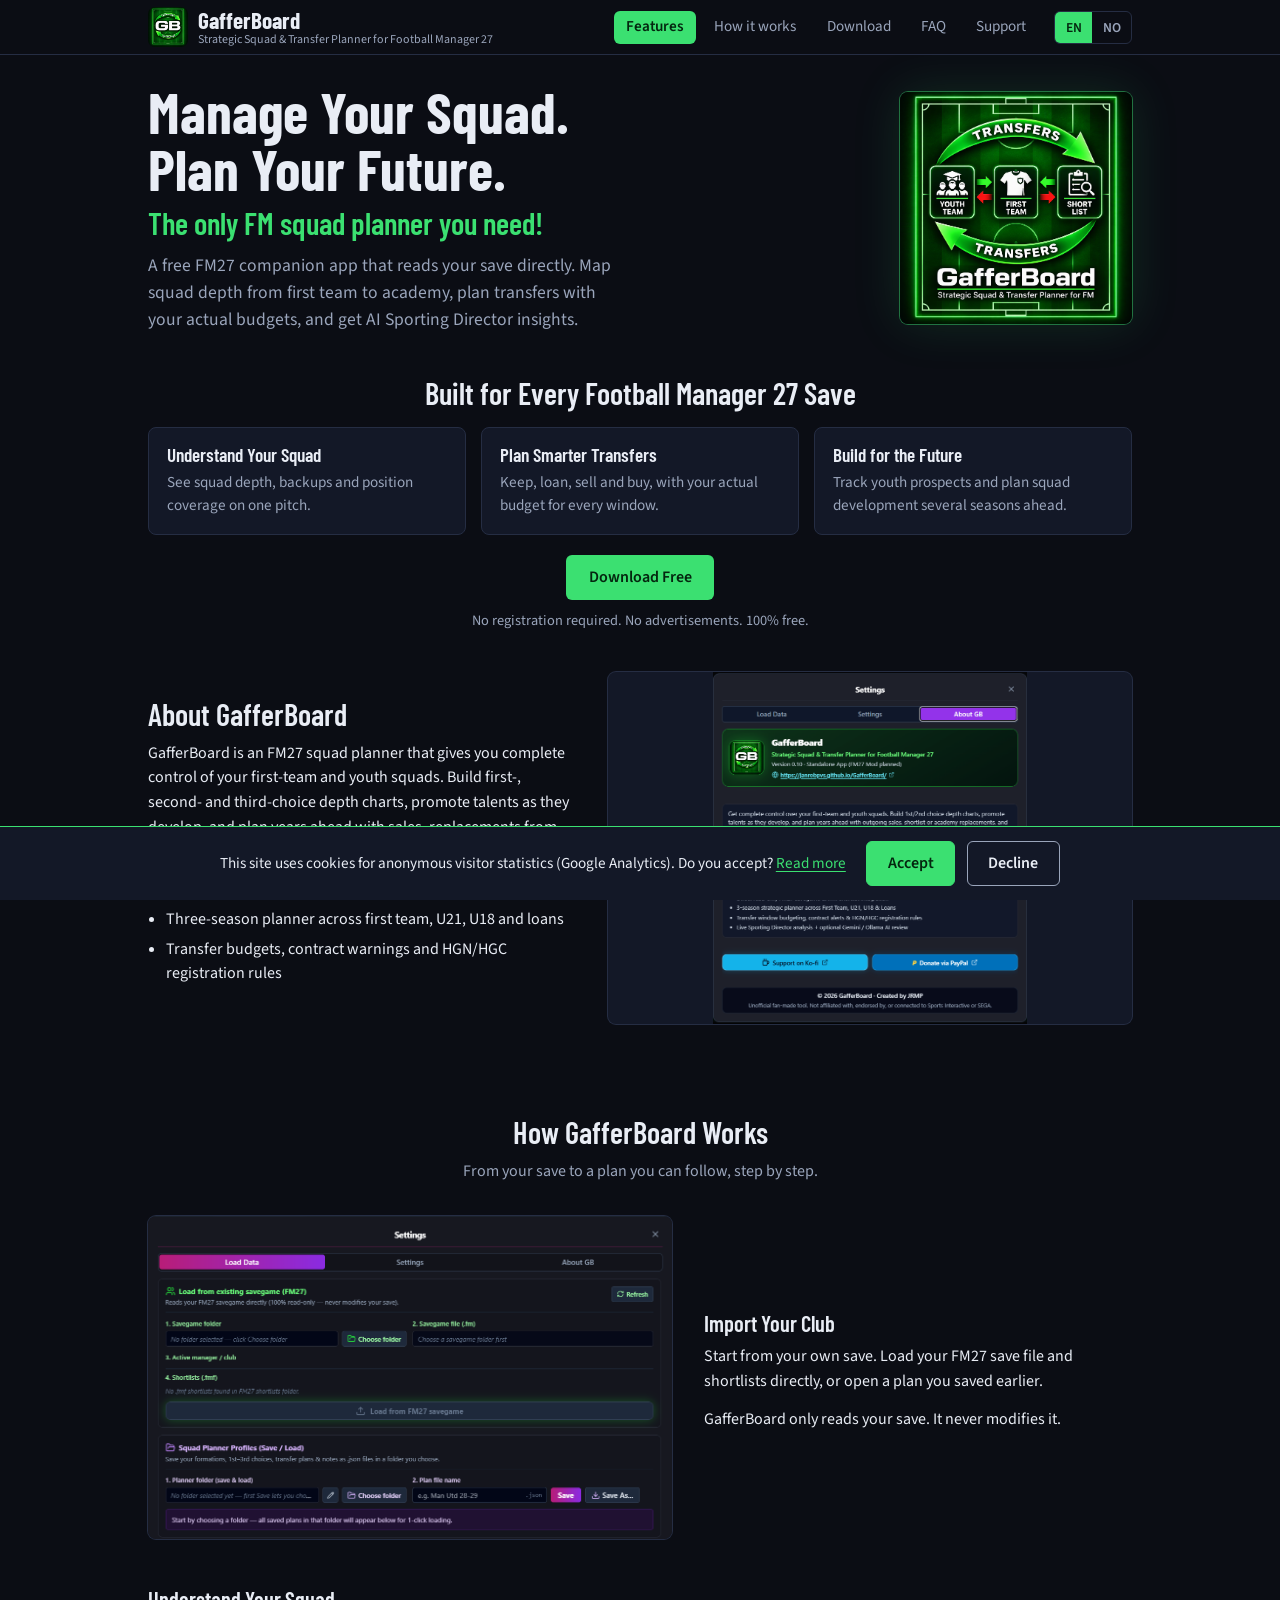
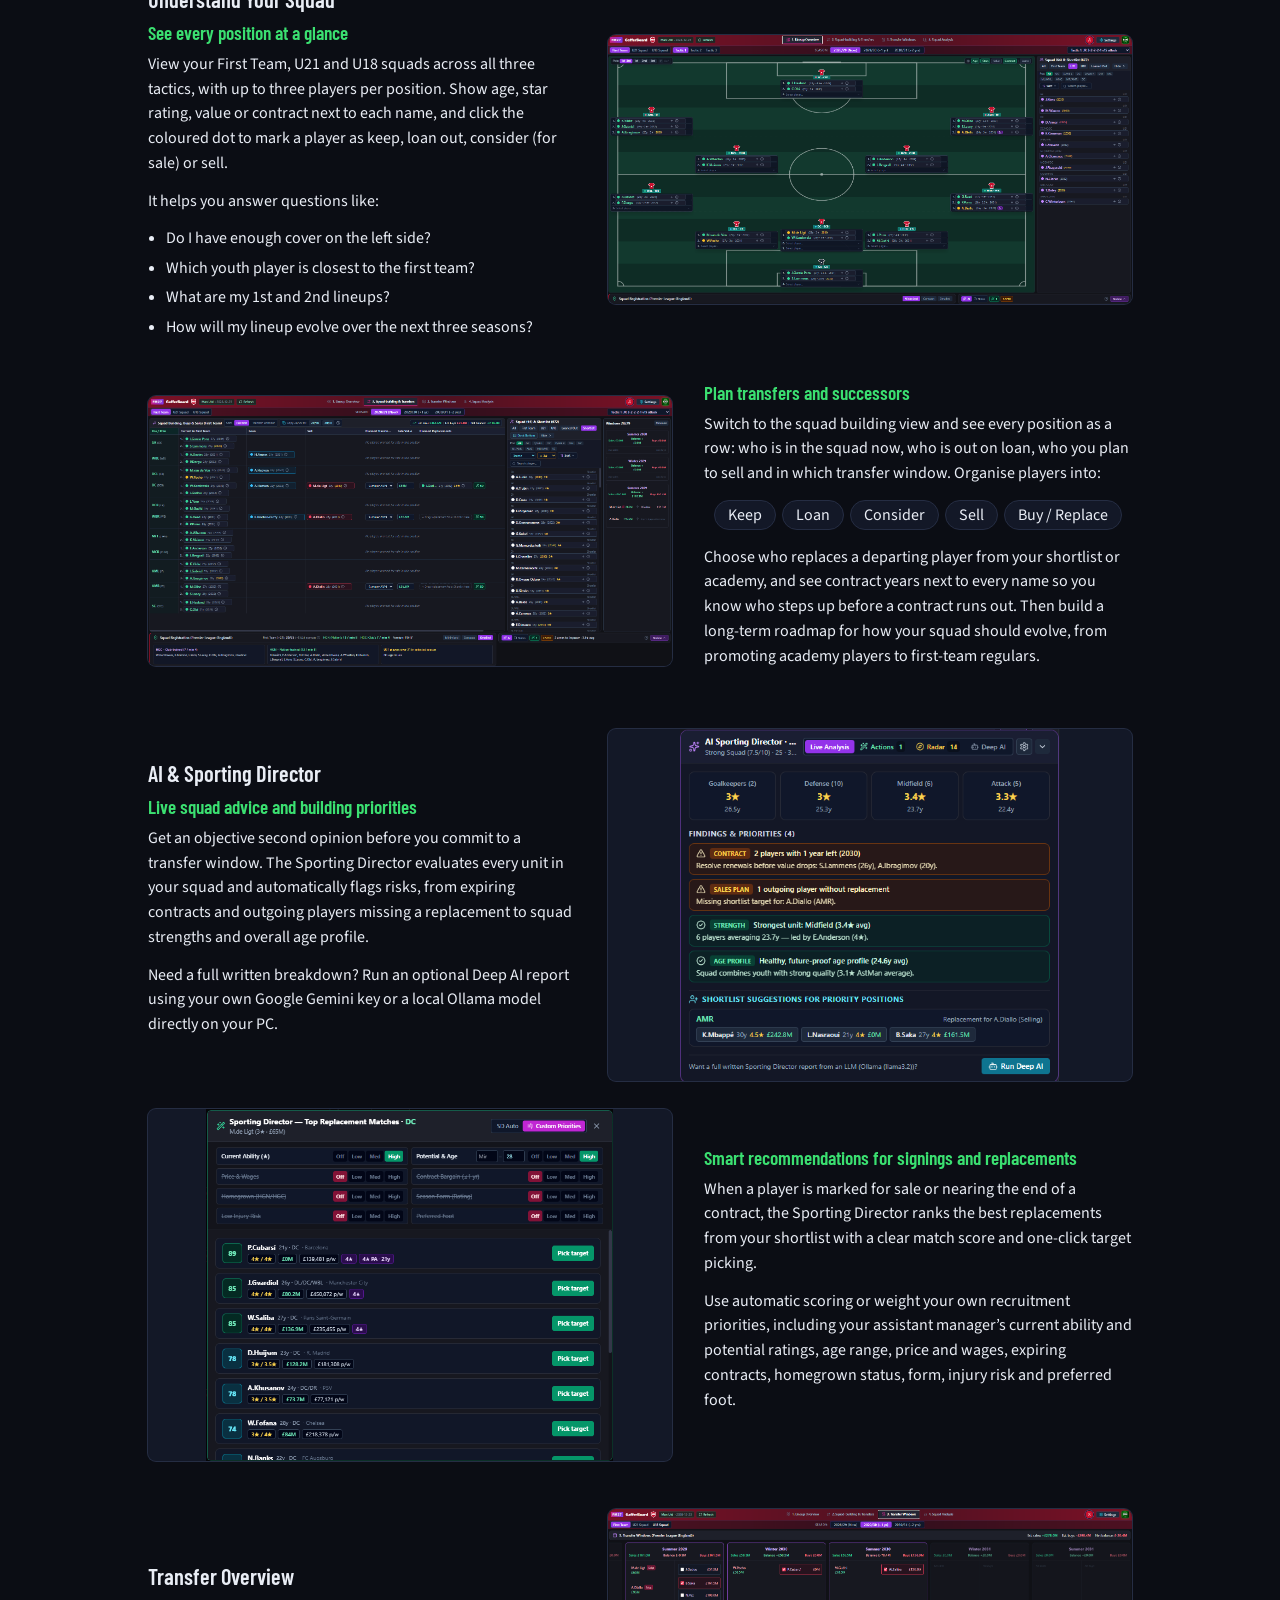
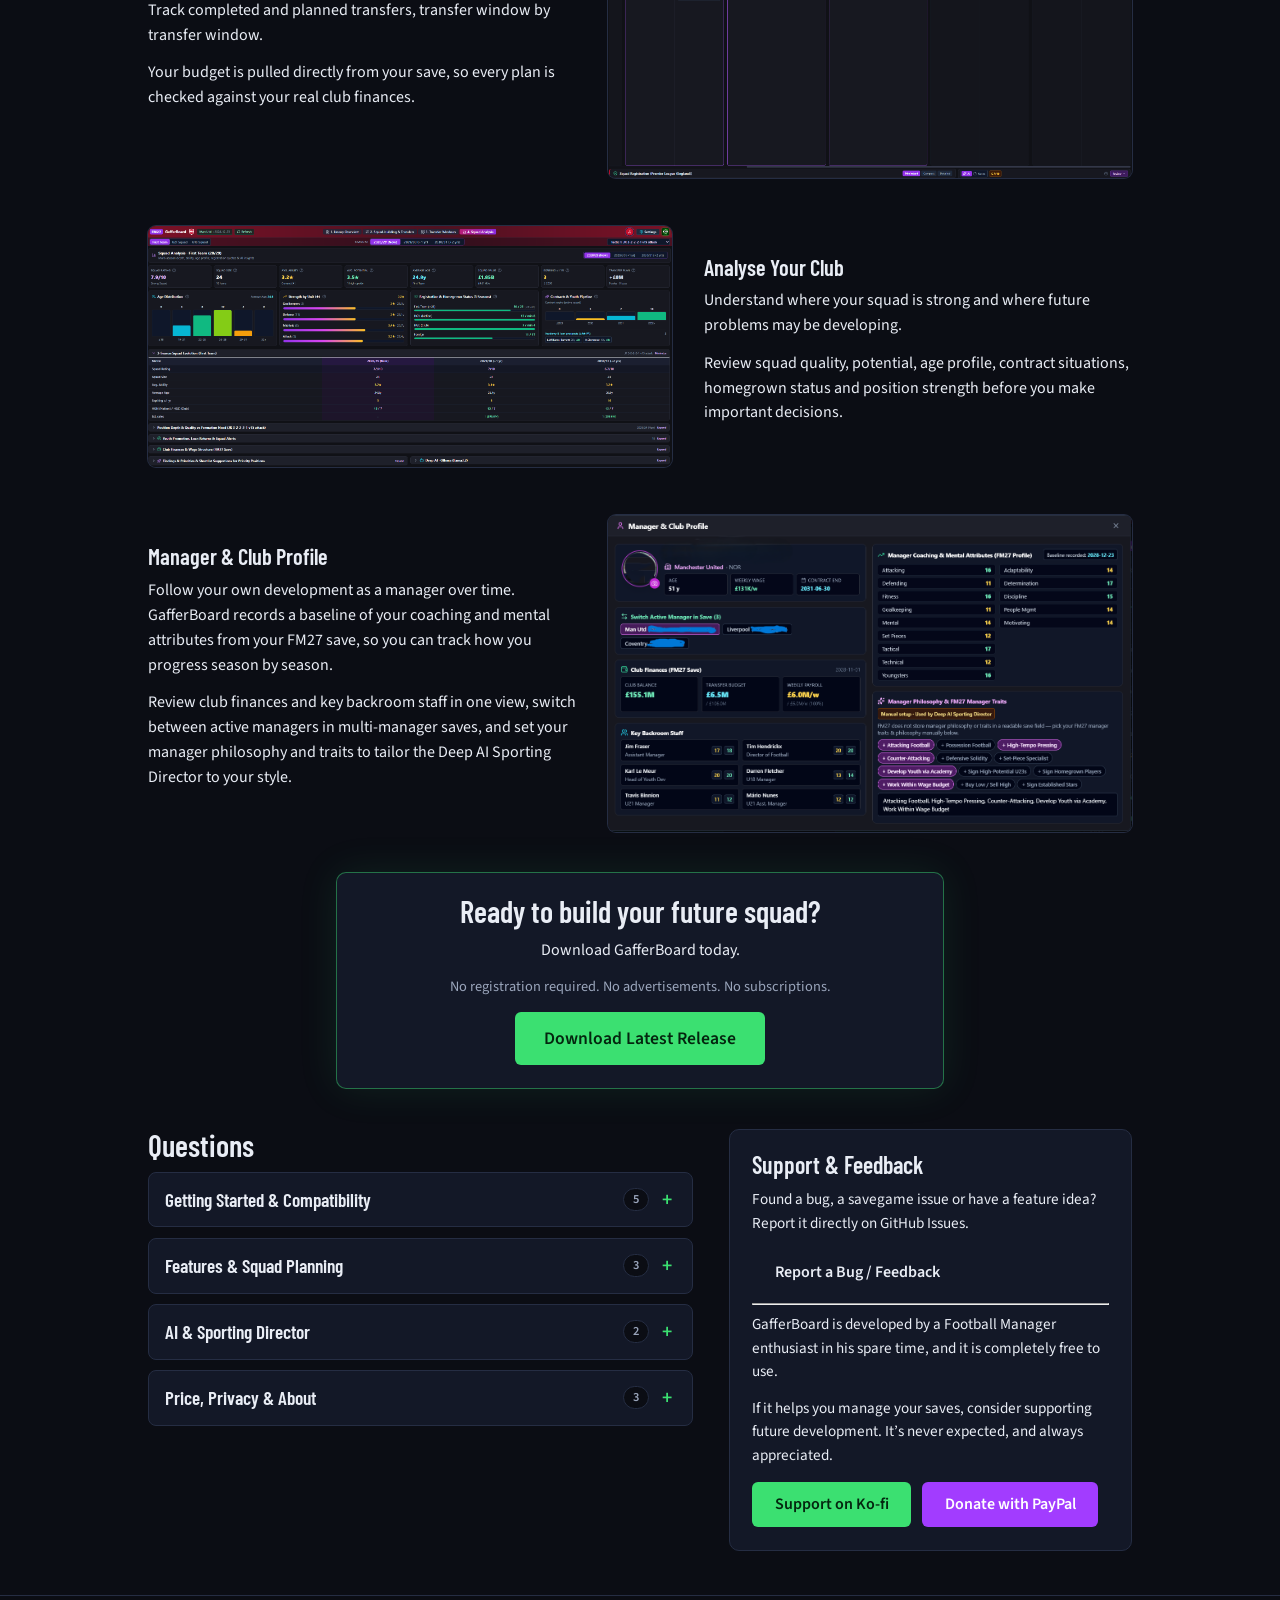
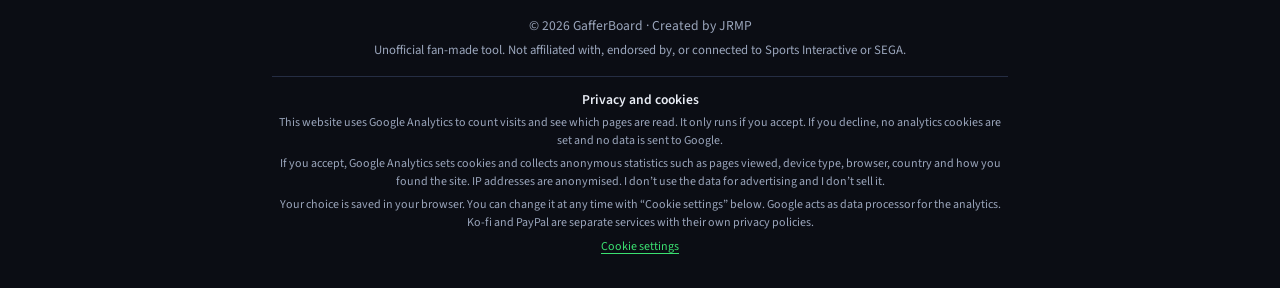
==== commit 4d8f22bf: "Add files via upload" ====
--- a/index.html
+++ b/index.html
@@ -82,6 +82,14 @@
         },
         {
           "@type": "Question",
+          "name": "Why does Windows SmartScreen show a warning when I open GafferBoard?",
+          "acceptedAnswer": {
+            "@type": "Answer",
+            "text": "GafferBoard is a free, unofficial hobby app without a paid Microsoft code-signing certificate, so Windows Defender SmartScreen may show an Unknown publisher warning on first launch. Click More info and then Run anyway. Every release is published on GitHub with a SHA-256 checksum and VirusTotal scan so you can verify the file."
+          }
+        },
+        {
+          "@type": "Question",
           "name": "Can I use it only for squad depth planning?",
           "acceptedAnswer": {
             "@type": "Answer",
@@ -133,7 +141,7 @@
           "name": "What data does the app collect?",
           "acceptedAnswer": {
             "@type": "Answer",
-            "text": "Only anonymous usage events, such as starting the app, switching pages or loading a save. It never sends player data, file paths or personal information."
+            "text": "None. GafferBoard runs 100% locally on your PC with zero tracking or telemetry. No data ever leaves your computer unless you choose to run an optional Deep AI report via Google Gemini."
           }
         },
         {
@@ -373,7 +381,7 @@
         <h2 data-i18n="faqH2">Questions</h2>
 
         <details class="faq-cat" name="faq-group">
-          <summary><span data-i18n="faqCat1">Getting Started &amp; Compatibility</span><span class="faq-count">4</span></summary>
+          <summary><span data-i18n="faqCat1">Getting Started &amp; Compatibility</span><span class="faq-count">5</span></summary>
           <div class="faq-cat-body">
             <details>
               <summary data-i18n="qCompat">Which FM versions and platforms are supported?</summary>
@@ -390,6 +398,10 @@
             <details>
               <summary data-i18n="qMulti">Does it support multi-manager saves?</summary>
               <p data-i18n="aMulti">Yes. If your save includes more than one active manager, you can switch between them directly from the Manager &amp; Club Profile view.</p>
+            </details>
+            <details>
+              <summary data-i18n="qSafe">Why does Windows SmartScreen show a warning?</summary>
+              <p><span data-i18n="aSafe">Because GafferBoard is a free, unofficial hobby app without a paid Microsoft code-signing certificate, Windows Defender SmartScreen may show an “Unknown publisher” warning on first launch. Click “More info” and then “Run anyway”. Every release is published on GitHub with a SHA-256 checksum so you can verify the file.</span><span class="vt-wrap" data-virustotal-wrap hidden> <a href="#download" data-virustotal rel="noopener" data-i18n="vtLink">View VirusTotal scan</a>.</span></p>
             </details>
           </div>
         </details>
@@ -435,7 +447,7 @@
             </details>
             <details>
               <summary data-i18n="q5">What data does the app collect?</summary>
-              <p data-i18n="a5">Only anonymous usage events, such as starting the app, switching pages or loading a save. It never sends player data, file paths or personal information.</p>
+              <p data-i18n="a5">None. GafferBoard runs 100% locally on your PC with zero tracking or telemetry. No data ever leaves your computer unless you choose to run an optional Deep AI report via Google Gemini.</p>
             </details>
             <details>
               <summary data-i18n="q6">Is it official?</summary>
@@ -447,7 +459,12 @@
 
       <div id="support">
         <div class="panel">
-          <h2 data-i18n="supH2">Support GafferBoard</h2>
+          <h2 data-i18n="supH2">Support &amp; Feedback</h2>
+          <p data-i18n="supBugP">Found a bug, a savegame issue or have a feature idea? Report it directly on GitHub Issues.</p>
+          <div class="actions">
+            <a class="btn outline" href="https://github.com/janrobpvs/GafferBoard/issues" data-issues rel="noopener" data-i18n="supBugBtn">Report a Bug / Feedback</a>
+          </div>
+          <hr class="divider">
           <p data-i18n="supP1">GafferBoard is developed by a Football Manager enthusiast in his spare time, and it is completely free to use.</p>
           <p data-i18n="supP2">If it helps you manage your saves, consider supporting future development. It’s never expected, and always appreciated.</p>
           <div class="actions">
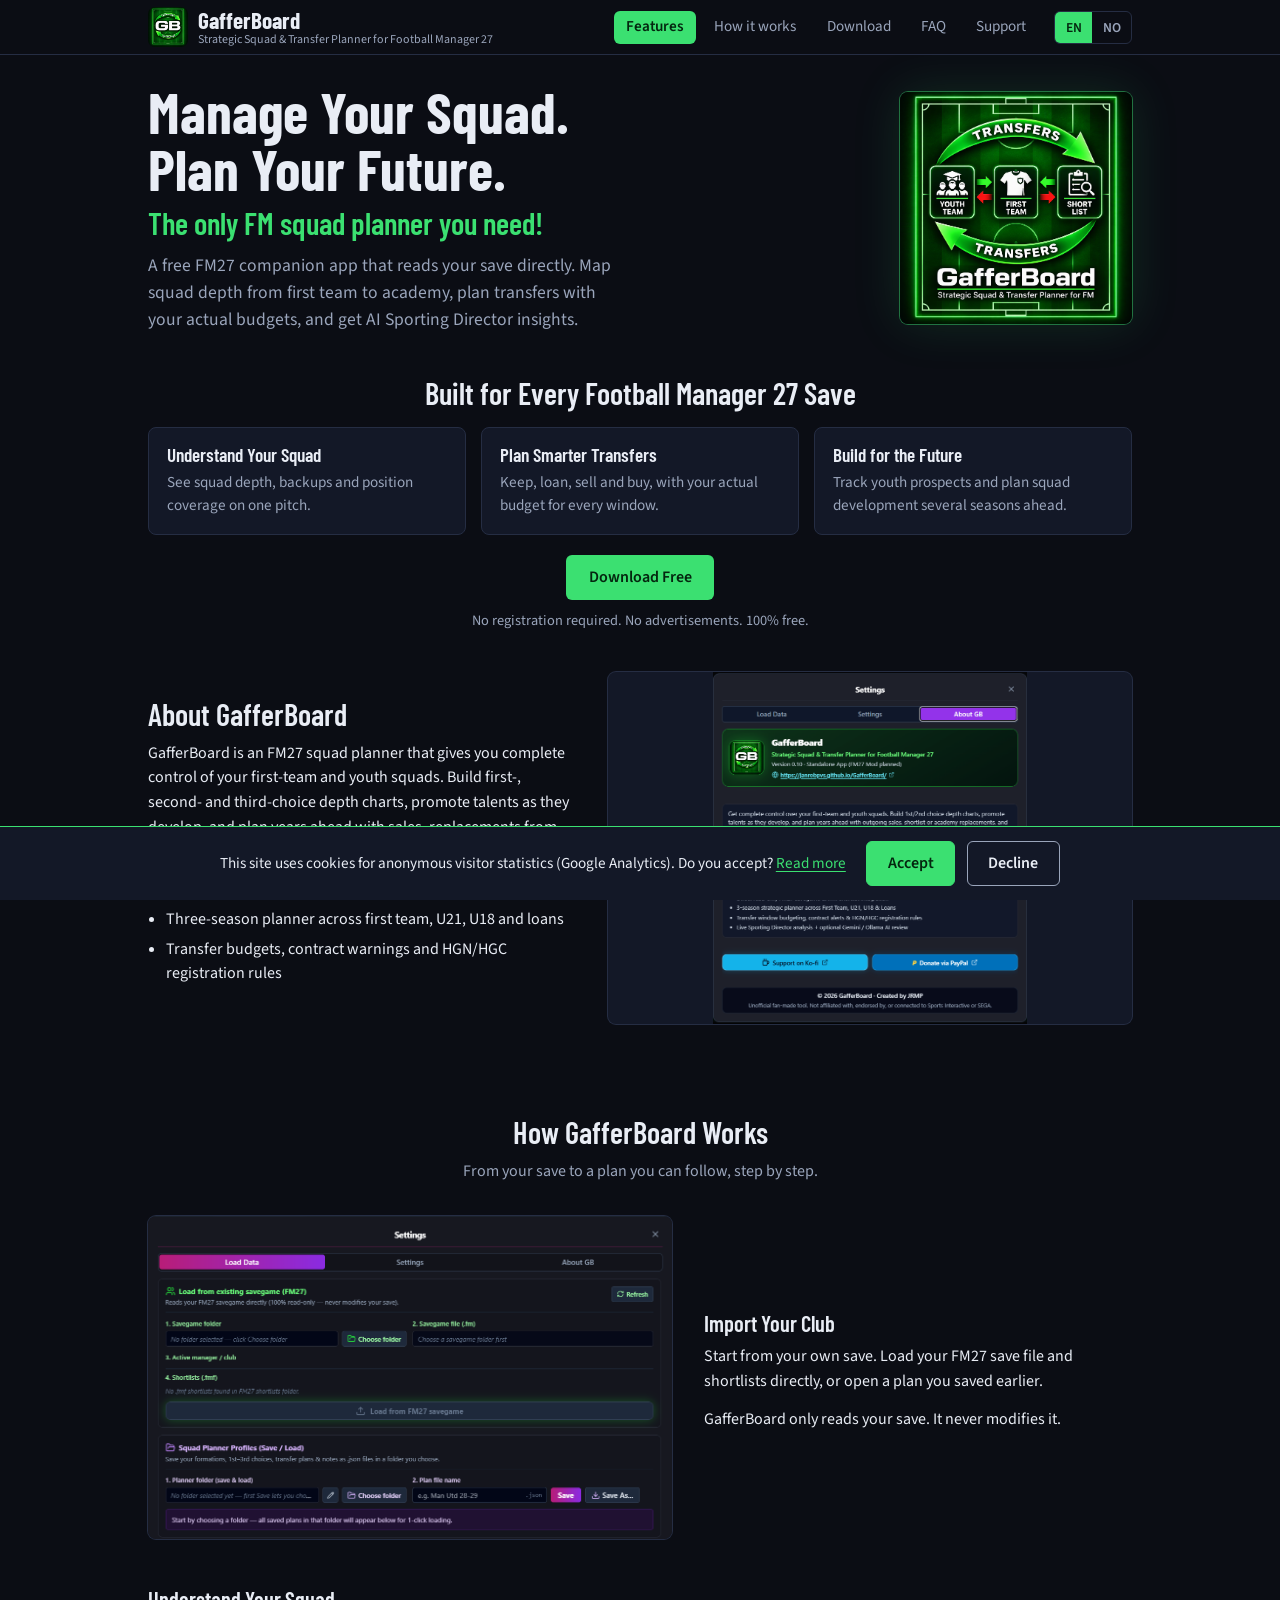
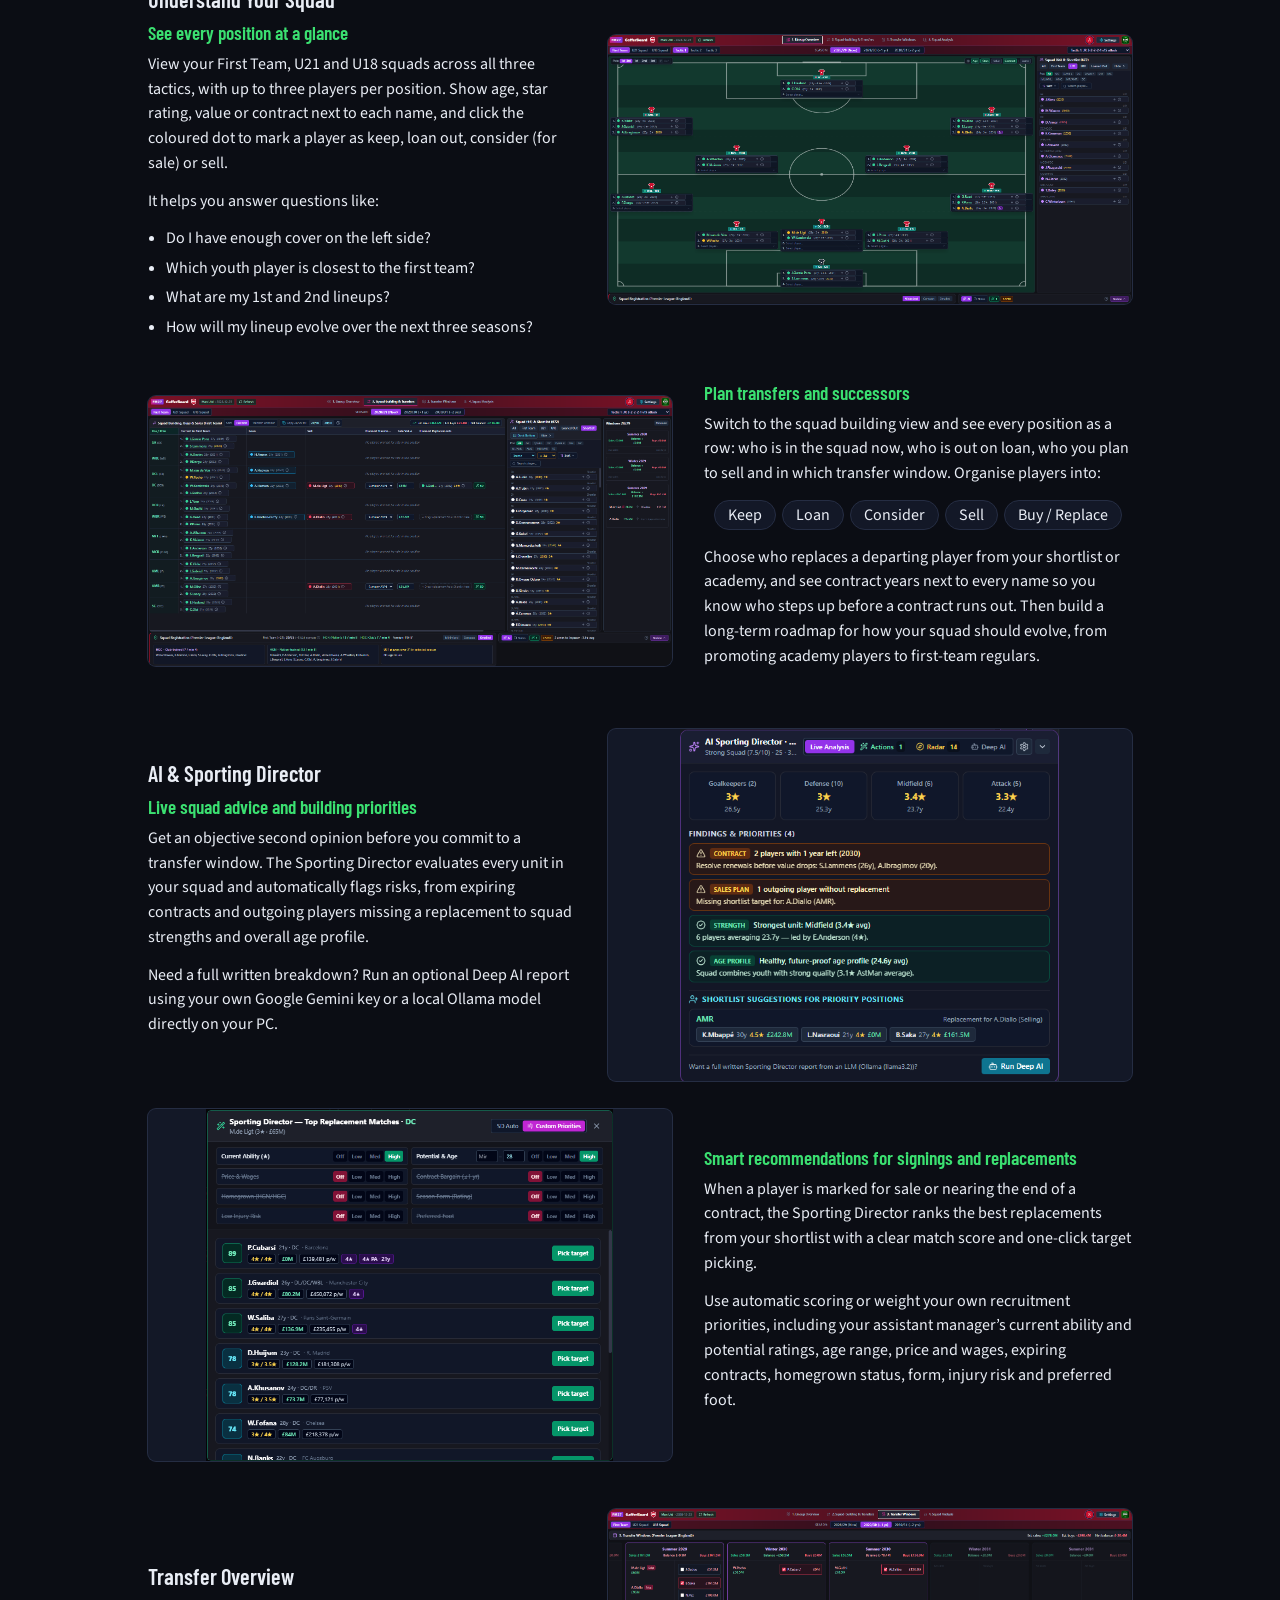
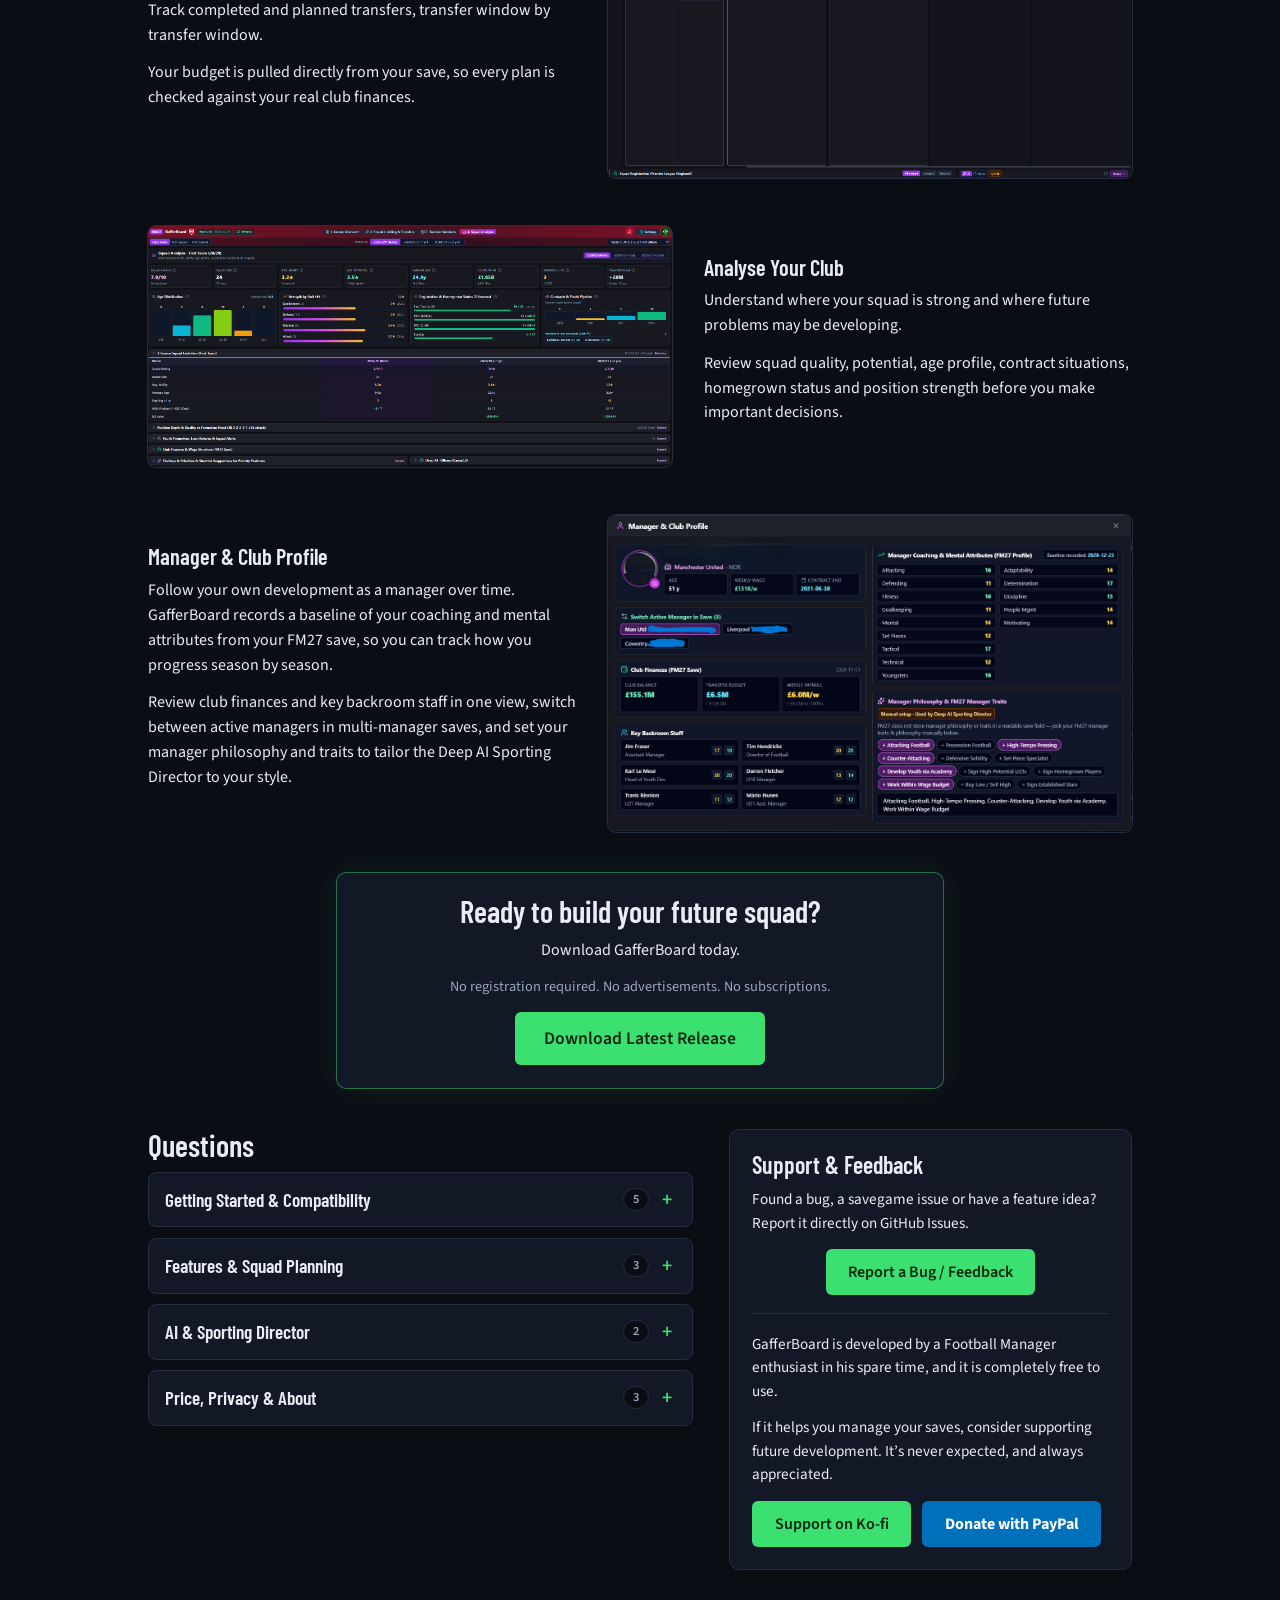
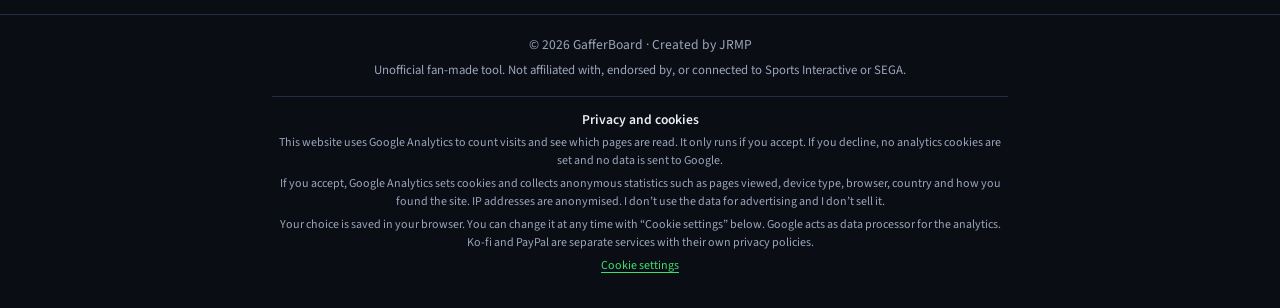
==== commit 395e4a14: "Add files via upload" ====
--- a/index.html
+++ b/index.html
@@ -461,15 +461,15 @@
         <div class="panel">
           <h2 data-i18n="supH2">Support &amp; Feedback</h2>
           <p data-i18n="supBugP">Found a bug, a savegame issue or have a feature idea? Report it directly on GitHub Issues.</p>
-          <div class="actions">
-            <a class="btn outline" href="https://github.com/janrobpvs/GafferBoard/issues" data-issues rel="noopener" data-i18n="supBugBtn">Report a Bug / Feedback</a>
+          <div class="actions centre">
+            <a class="btn" href="https://github.com/janrobpvs/GafferBoard/issues" data-issues rel="noopener" data-i18n="supBugBtn">Report a Bug / Feedback</a>
           </div>
           <hr class="divider">
           <p data-i18n="supP1">GafferBoard is developed by a Football Manager enthusiast in his spare time, and it is completely free to use.</p>
           <p data-i18n="supP2">If it helps you manage your saves, consider supporting future development. It’s never expected, and always appreciated.</p>
           <div class="actions">
             <a class="btn" href="https://ko-fi.com/jrmp77" rel="noopener" data-i18n="supKofi">Support on Ko-fi</a>
-            <a class="btn purple" href="https://www.paypal.com/donate/?business=DQJETX6U6KA5J&amp;no_recurring=0&amp;item_name=Thank+you+so+much+for+your+support%21&amp;currency_code=NOK" rel="noopener" data-i18n="supPaypal">Donate with PayPal</a>
+            <a class="btn paypal" href="https://www.paypal.com/donate/?business=DQJETX6U6KA5J&amp;no_recurring=0&amp;item_name=Thank+you+so+much+for+your+support%21&amp;currency_code=NOK" rel="noopener" data-i18n="supPaypal">Donate with PayPal</a>
           </div>
         </div>
       </div>
--- a/style.css
+++ b/style.css
@@ -94,8 +94,11 @@
 .btn:hover { background: #62ec8c; }
 .btn.purple { background: var(--purple); color: #fff; }
 .btn.purple:hover { background: #b45cff; }
+.btn.paypal { background: #0070ba; color: #fff; font-weight: 700; }
+.btn.paypal:hover { background: #005ea6; }
 .btn.big { font-size: 1.1rem; padding: 0.8rem 1.8rem; margin-top: 0.9rem; }
 .actions { display: flex; gap: 0.7rem; flex-wrap: wrap; margin-top: 0.9rem; }
+.actions.centre { justify-content: center; }
 
 /* screenshot rows */
 .row { display: grid; grid-template-columns: 0.9fr 1.1fr; gap: 2rem; align-items: center; margin-top: 3rem; }
@@ -203,8 +206,9 @@
 .consent p { margin: 0; max-width: 40rem; font-size: 0.95rem; }
 .consent-btns { display: flex; gap: 0.7rem; }
 .consent .btn { border: 1px solid var(--green); cursor: pointer; font: inherit; font-weight: 600; padding: 0.55rem 1.3rem; }
-.btn.outline { background: transparent; color: var(--text); border-color: var(--muted); }
+.btn.outline { background: transparent; color: var(--text); border: 1px solid var(--muted); }
 .btn.outline:hover { background: #1c2236; }
+.divider { border: 0; border-top: 1px solid var(--line); margin: 1.15rem 0; }
 
 /* grouped step with two screenshots */
 .group { margin-top: 3rem; }
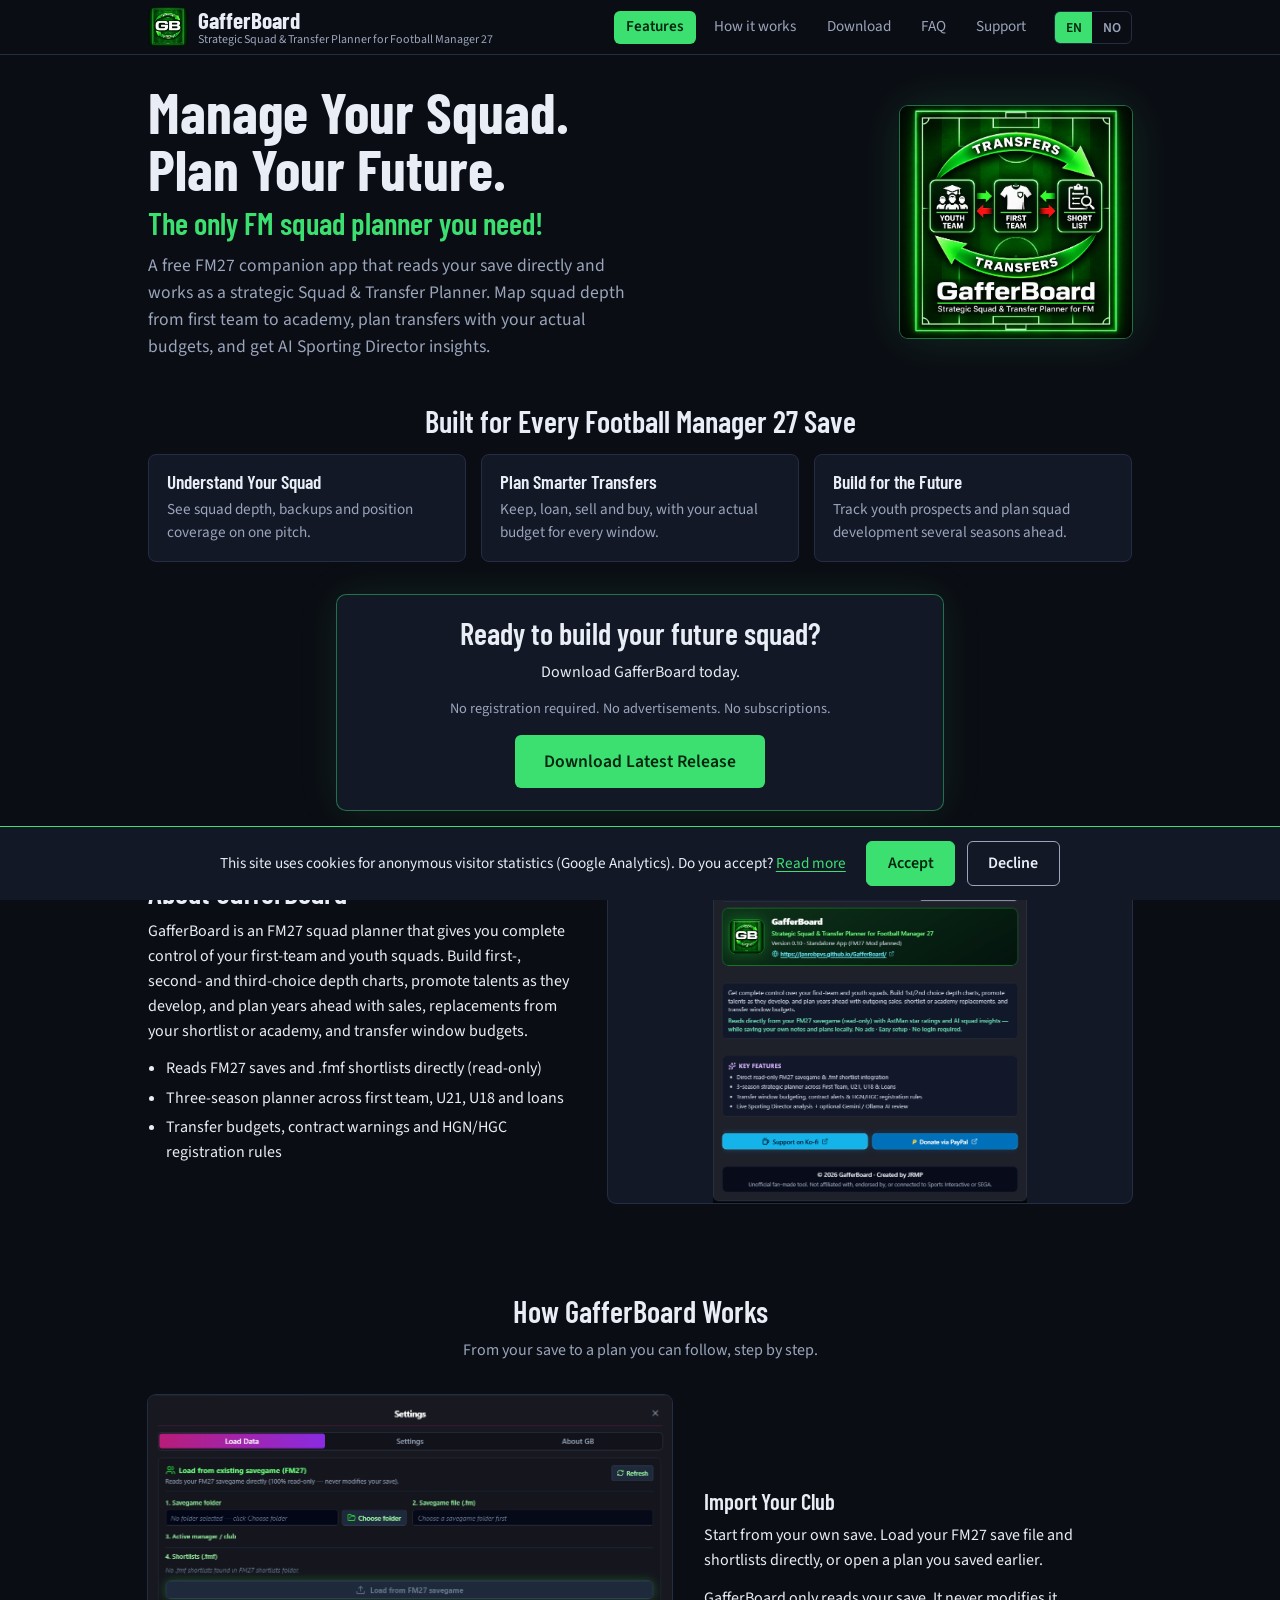
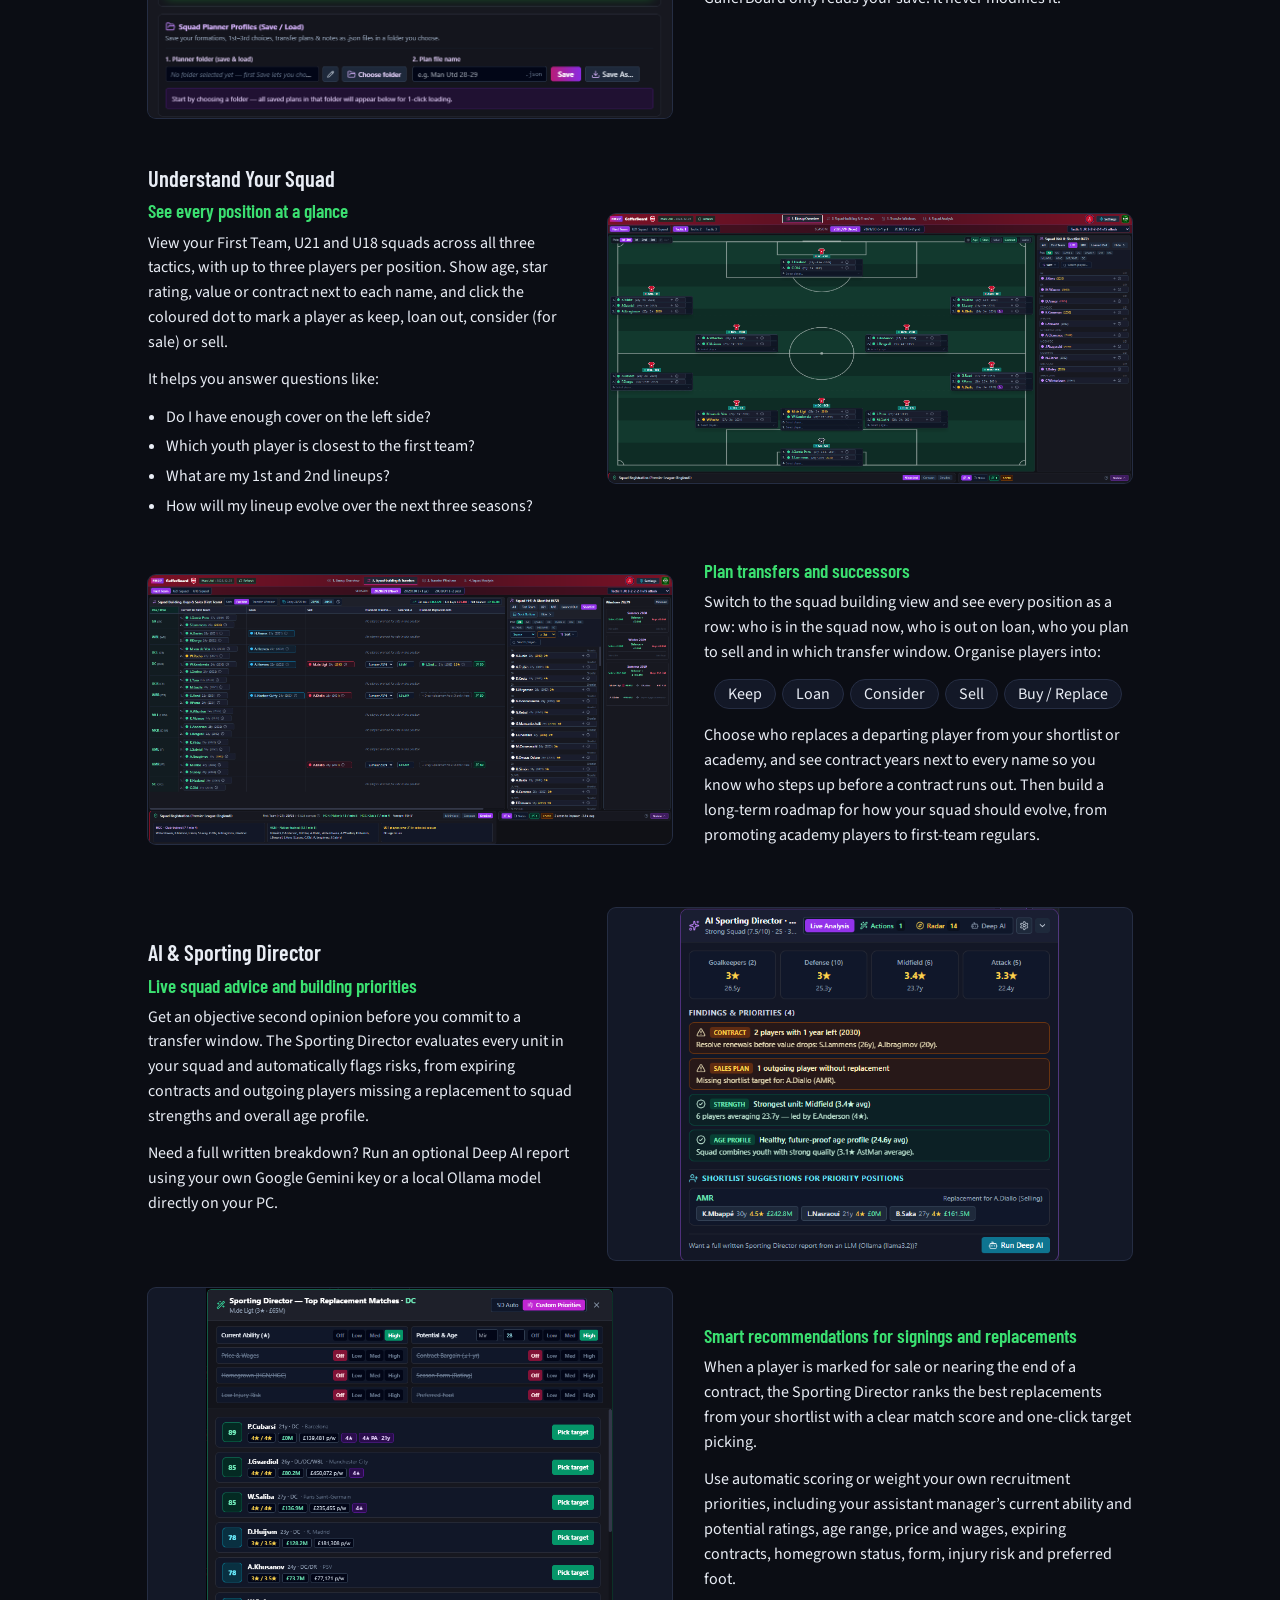
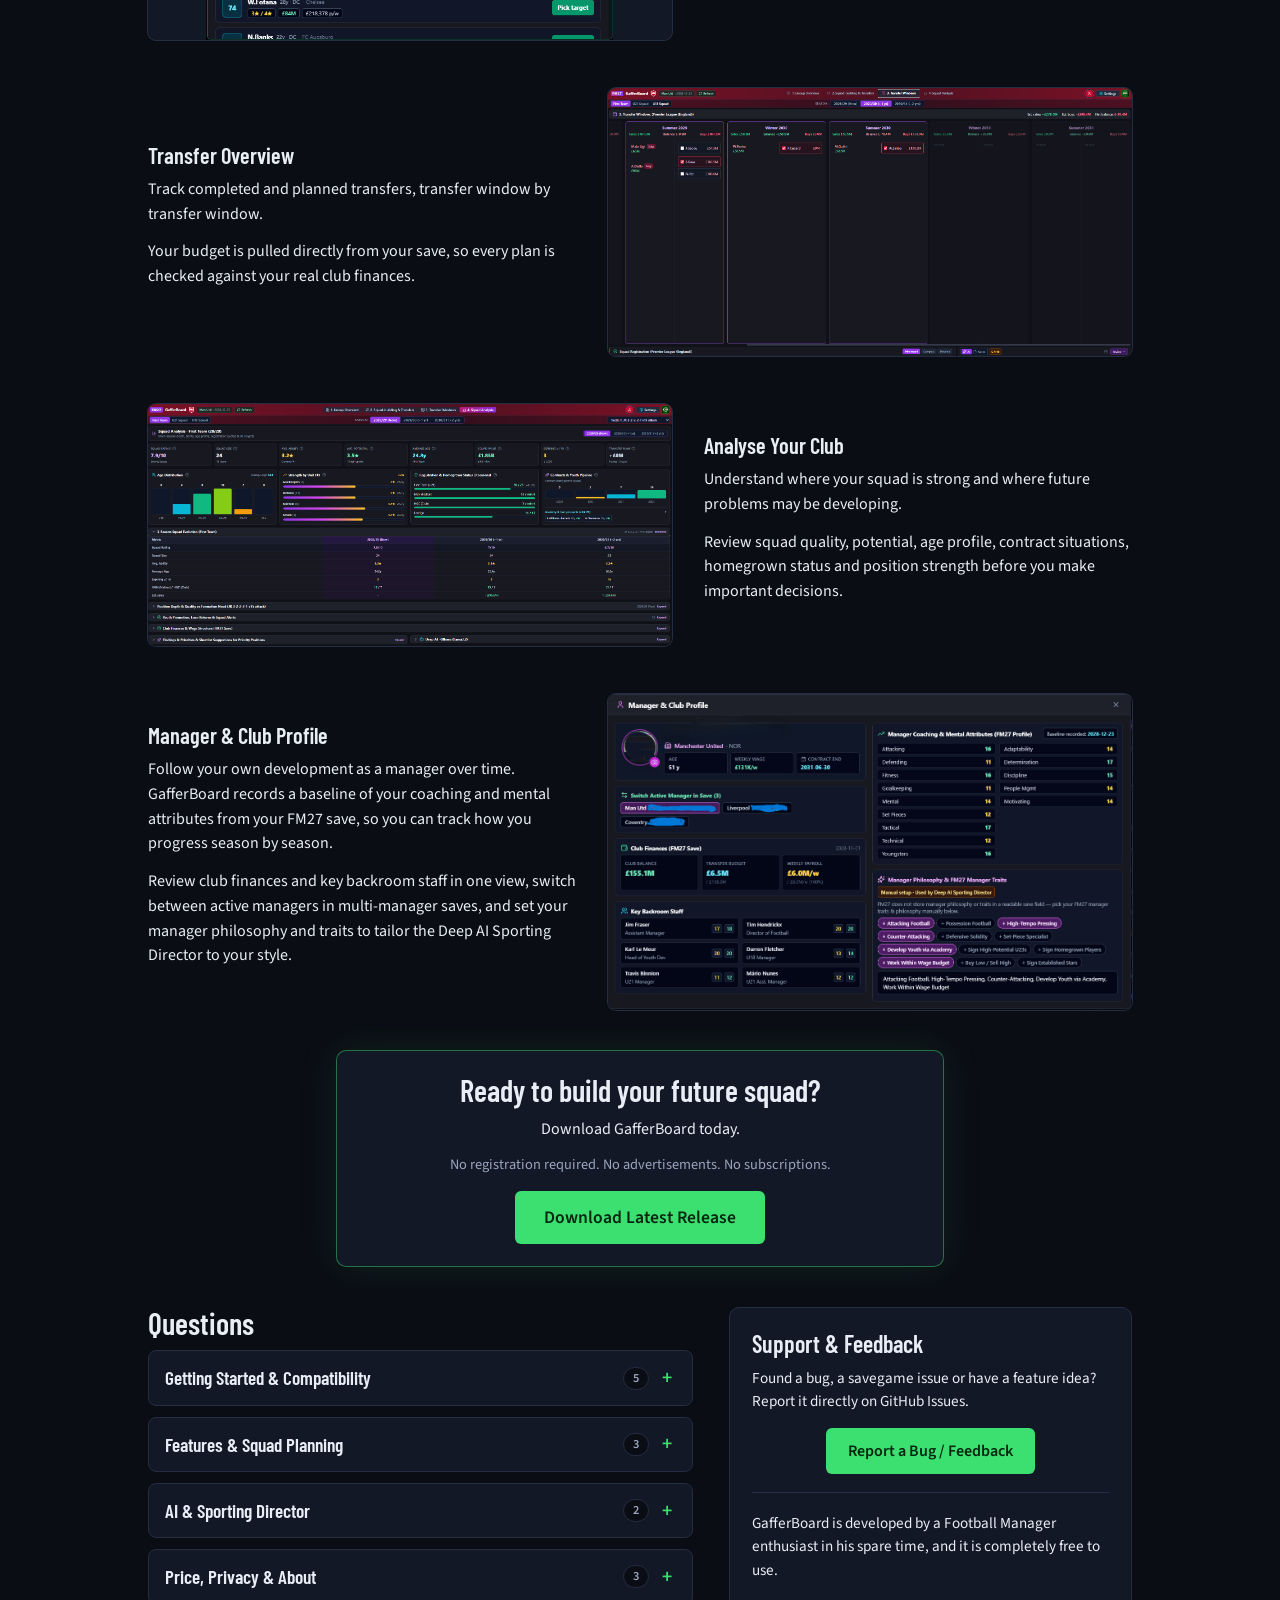
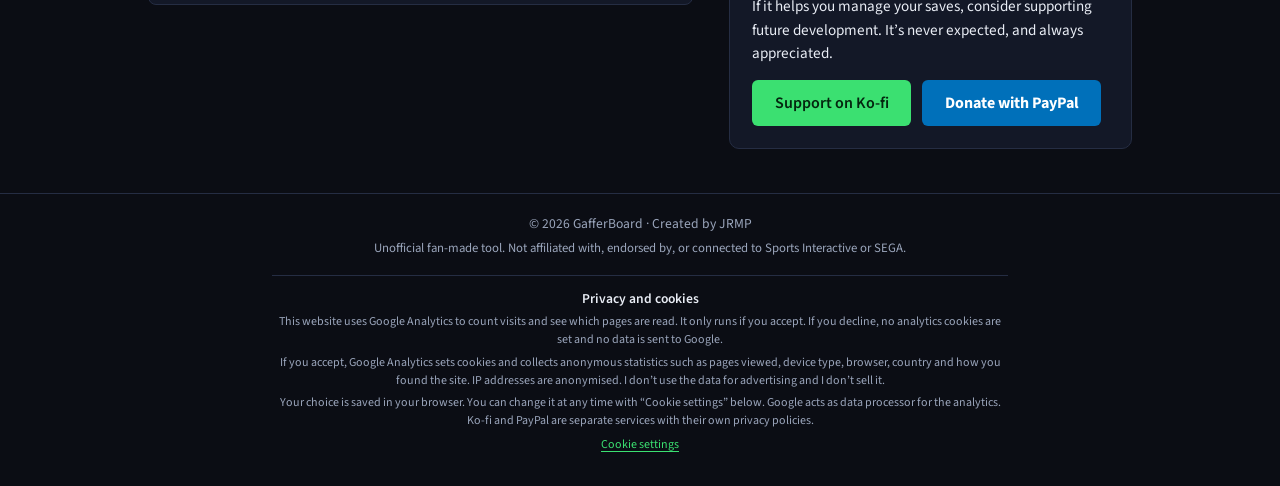
==== commit f80e287d: "Add files via upload" ====
--- a/index.html
+++ b/index.html
@@ -11,7 +11,7 @@
 <meta property="og:url" content="https://janrobpvs.github.io/GafferBoard/">
 <meta property="og:site_name" content="GafferBoard">
 <meta property="og:title" content="GafferBoard – Free FM27 Squad &amp; Transfer Planner">
-<meta property="og:description" content="A free FM27 companion app that reads your save directly. Map squad depth from first team to academy, plan transfers with your actual budgets, and get AI Sporting Director insights.">
+<meta property="og:description" content="A free FM27 companion app that reads your save directly and works as a strategic Squad &amp; Transfer Planner. Map squad depth, plan transfers with your actual budgets, and get AI Sporting Director insights.">
 <meta property="og:image" content="https://janrobpvs.github.io/GafferBoard/images/hero.png">
 <meta name="twitter:card" content="summary_large_image">
 <meta name="twitter:title" content="GafferBoard – Free FM27 Squad &amp; Transfer Planner">
@@ -192,7 +192,7 @@
       <div>
         <h1 data-i18n="h1">Manage Your Squad.<br>Plan Your Future.</h1>
         <p class="tagline" data-i18n="tagline">The only FM squad planner you need!</p>
-        <p class="lead" data-i18n="lead">A free FM27 companion app that reads your save directly. Map squad depth from first team to academy, plan transfers with your actual budgets, and get AI Sporting Director insights.</p>
+        <p class="lead" data-i18n="lead">A free FM27 companion app that reads your save directly and works as a strategic Squad &amp; Transfer Planner. Map squad depth from first team to academy, plan transfers with your actual budgets, and get AI Sporting Director insights.</p>
       </div>
       <figure class="frame hero-img">
         <img src="images/hero.png" data-i18n-alt="heroAlt" alt="GafferBoard FM27 squad planner: youth team, first team and shortlist connected by transfers" fetchpriority="high">
@@ -217,9 +217,11 @@
           <p data-i18n="c3p">Track youth prospects and plan squad development several seasons ahead.</p>
         </article>
       </div>
-      <div class="cta">
-        <a class="btn" href="#download" data-download data-i18n="dlFree">Download Free</a>
-        <p class="proof" data-i18n="proof1">No registration required. No advertisements. 100% free.</p>
+      <div class="panel centre download-panel cta-panel">
+        <h2 data-i18n="dlH2">Ready to build your future squad?</h2>
+        <p data-i18n="dlP">Download GafferBoard today.</p>
+        <p class="proof" data-i18n="proof2">No registration required. No advertisements. No subscriptions.</p>
+        <a class="btn big" href="#download" data-download data-i18n="dlLatest">Download Latest Release</a>
       </div>
     </div>
   </section>
@@ -364,7 +366,7 @@
 
   <section id="download">
     <div class="wrap">
-      <div class="panel centre">
+      <div class="panel centre download-panel">
         <h2 data-i18n="dlH2">Ready to build your future squad?</h2>
         <p data-i18n="dlP">Download GafferBoard today.</p>
         <p class="proof" data-i18n="proof2">No registration required. No advertisements. No subscriptions.</p>
--- a/style.css
+++ b/style.css
@@ -114,7 +114,8 @@
 
 /* panels */
 .panel { background: var(--panel); border: 1px solid var(--line); border-radius: 10px; padding: 1.4rem 1.4rem; }
-#download .panel { max-width: 38rem; border-color: rgba(59,224,113,0.45); box-shadow: 0 0 40px rgba(59,224,113,0.1); }
+.download-panel { max-width: 38rem; border-color: rgba(59,224,113,0.45); box-shadow: 0 0 40px rgba(59,224,113,0.1); }
+.cta-panel { margin-top: 2rem; }
 
 /* faq and support side by side */
 .duo { display: grid; grid-template-columns: 1.15fr 0.85fr; gap: 2.25rem; align-items: start; }
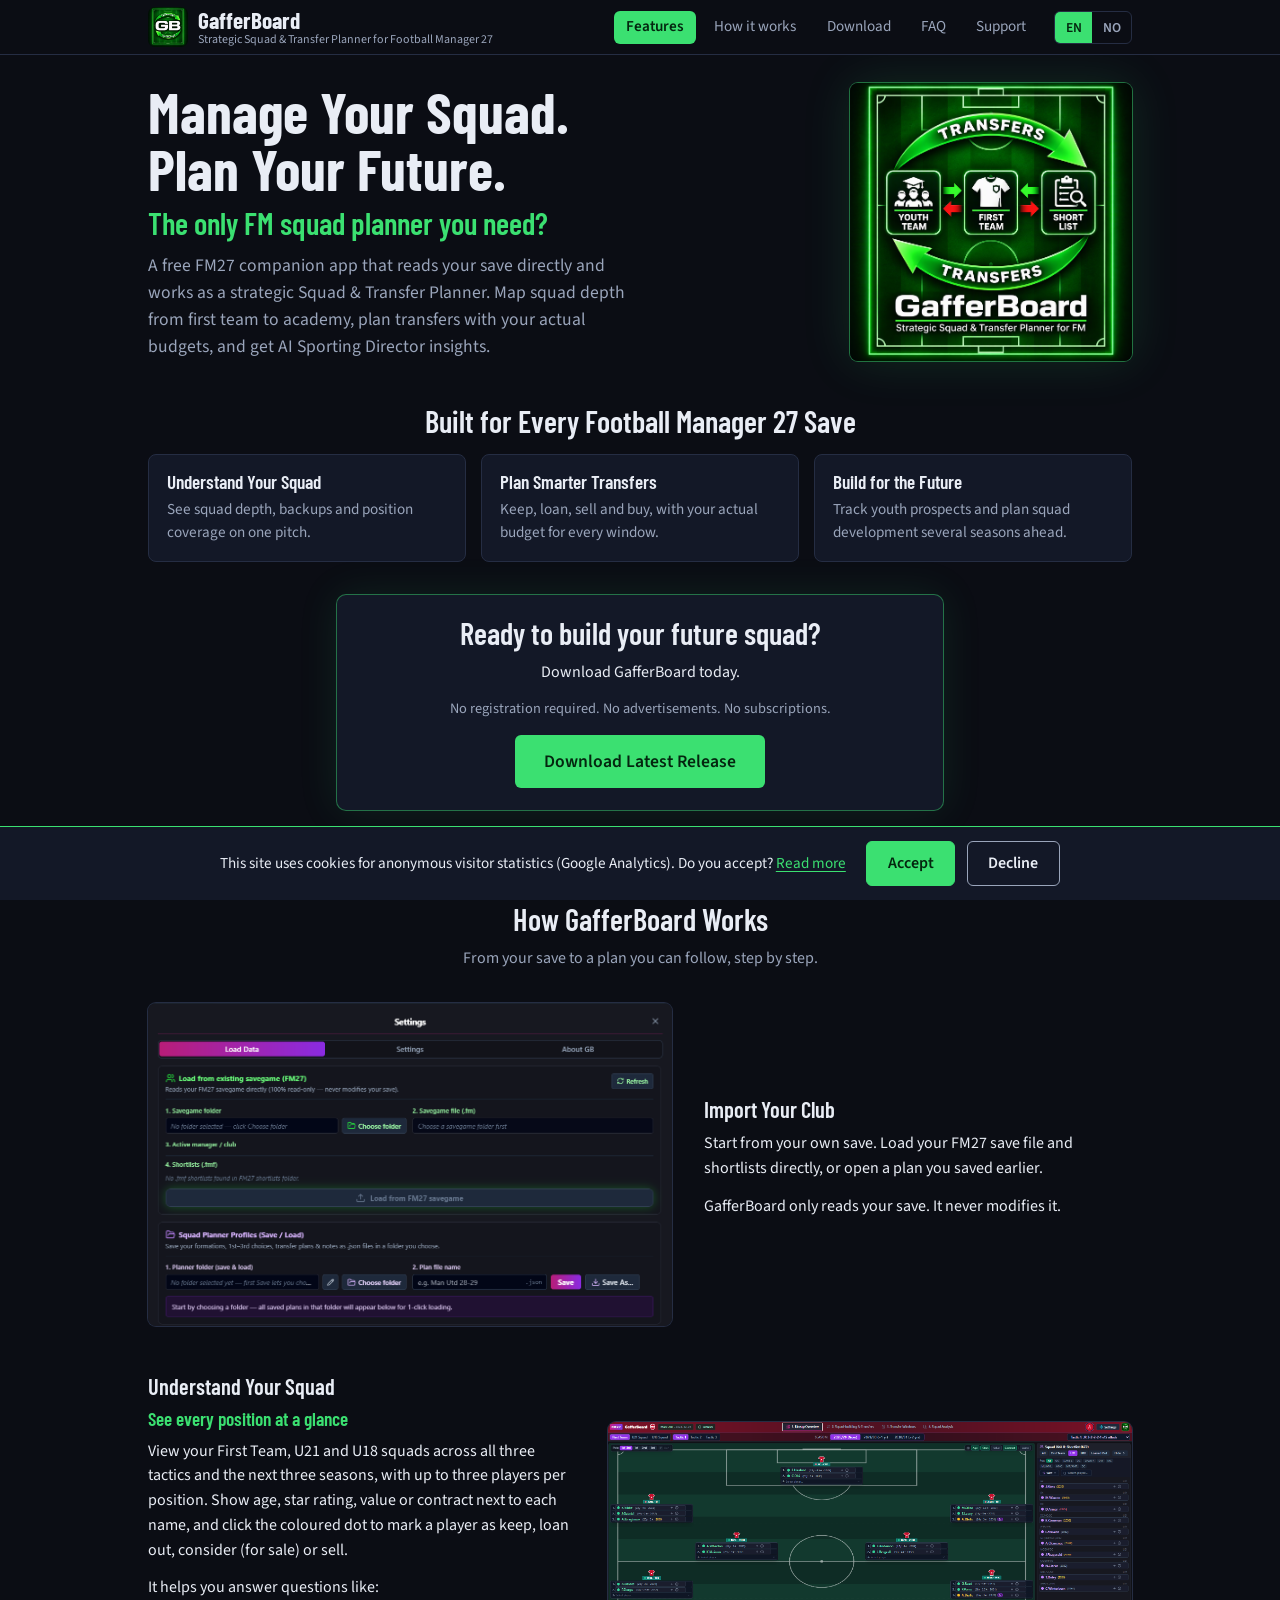
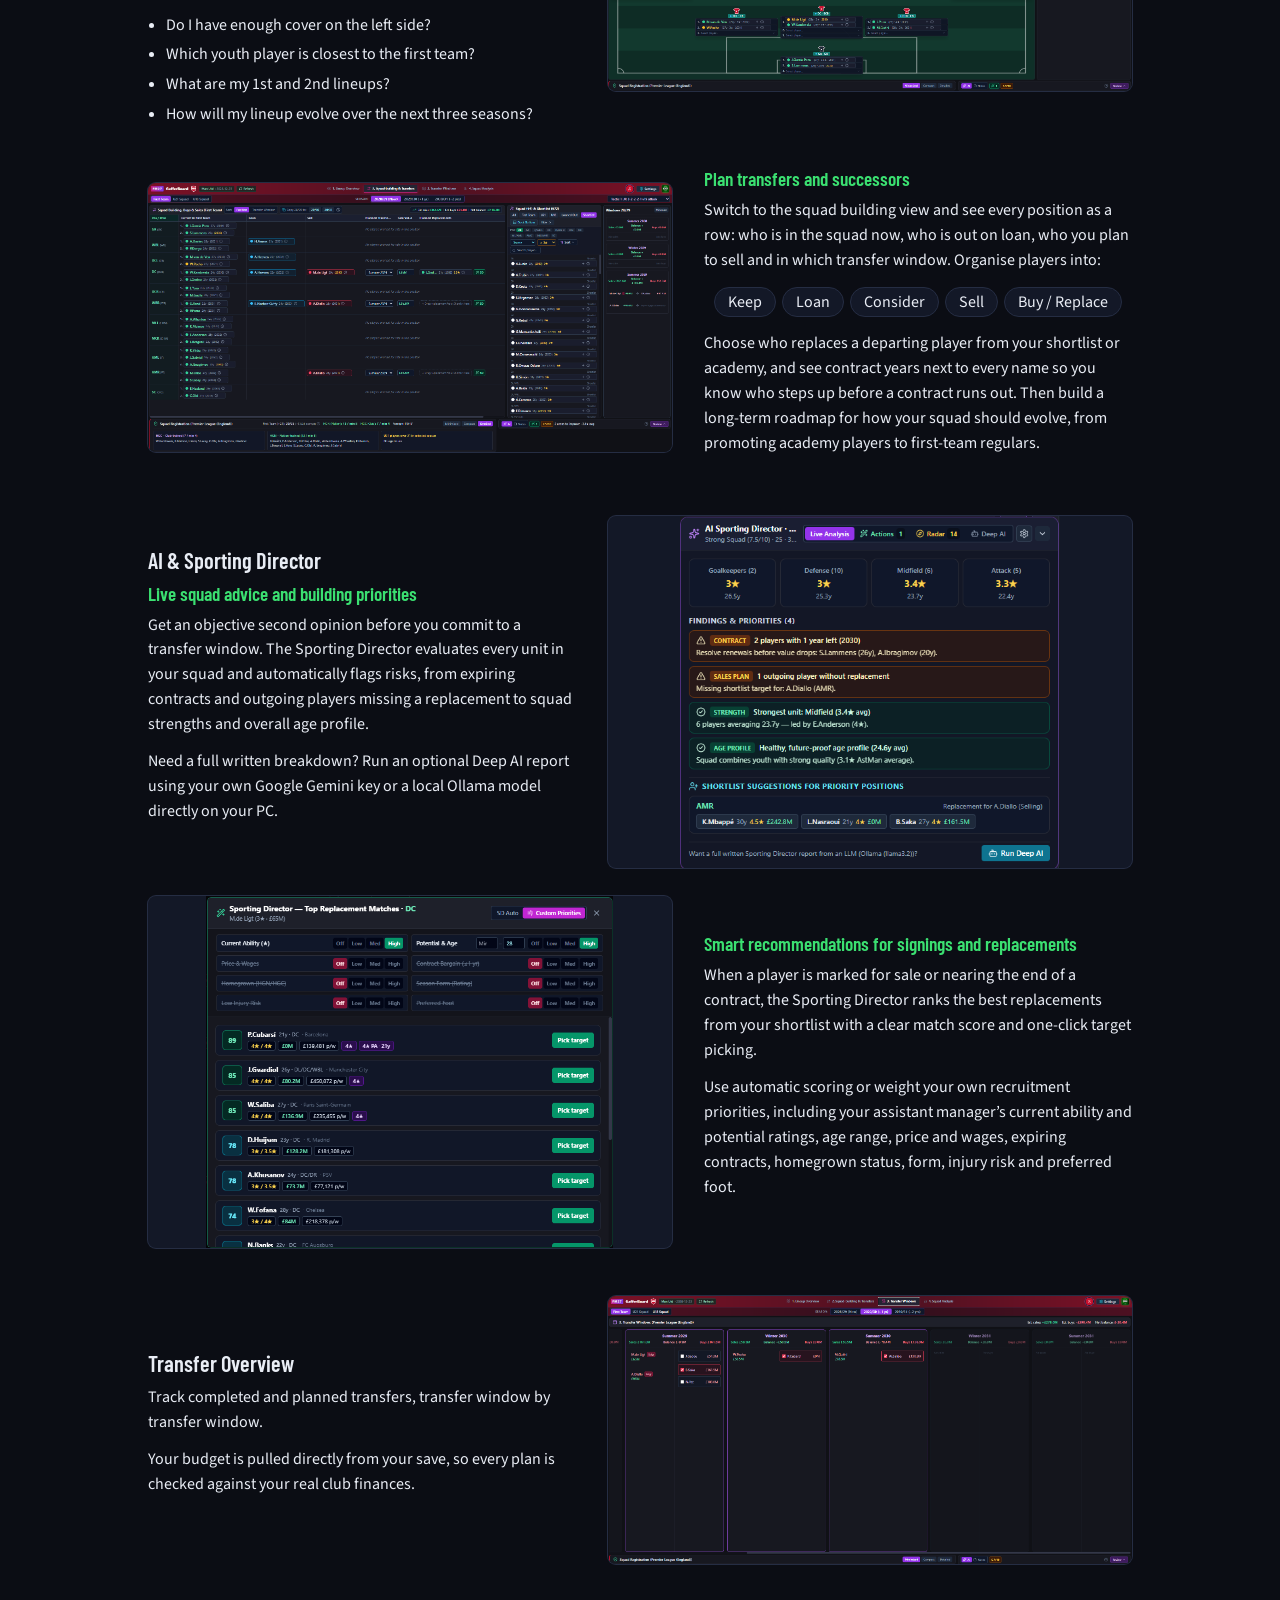
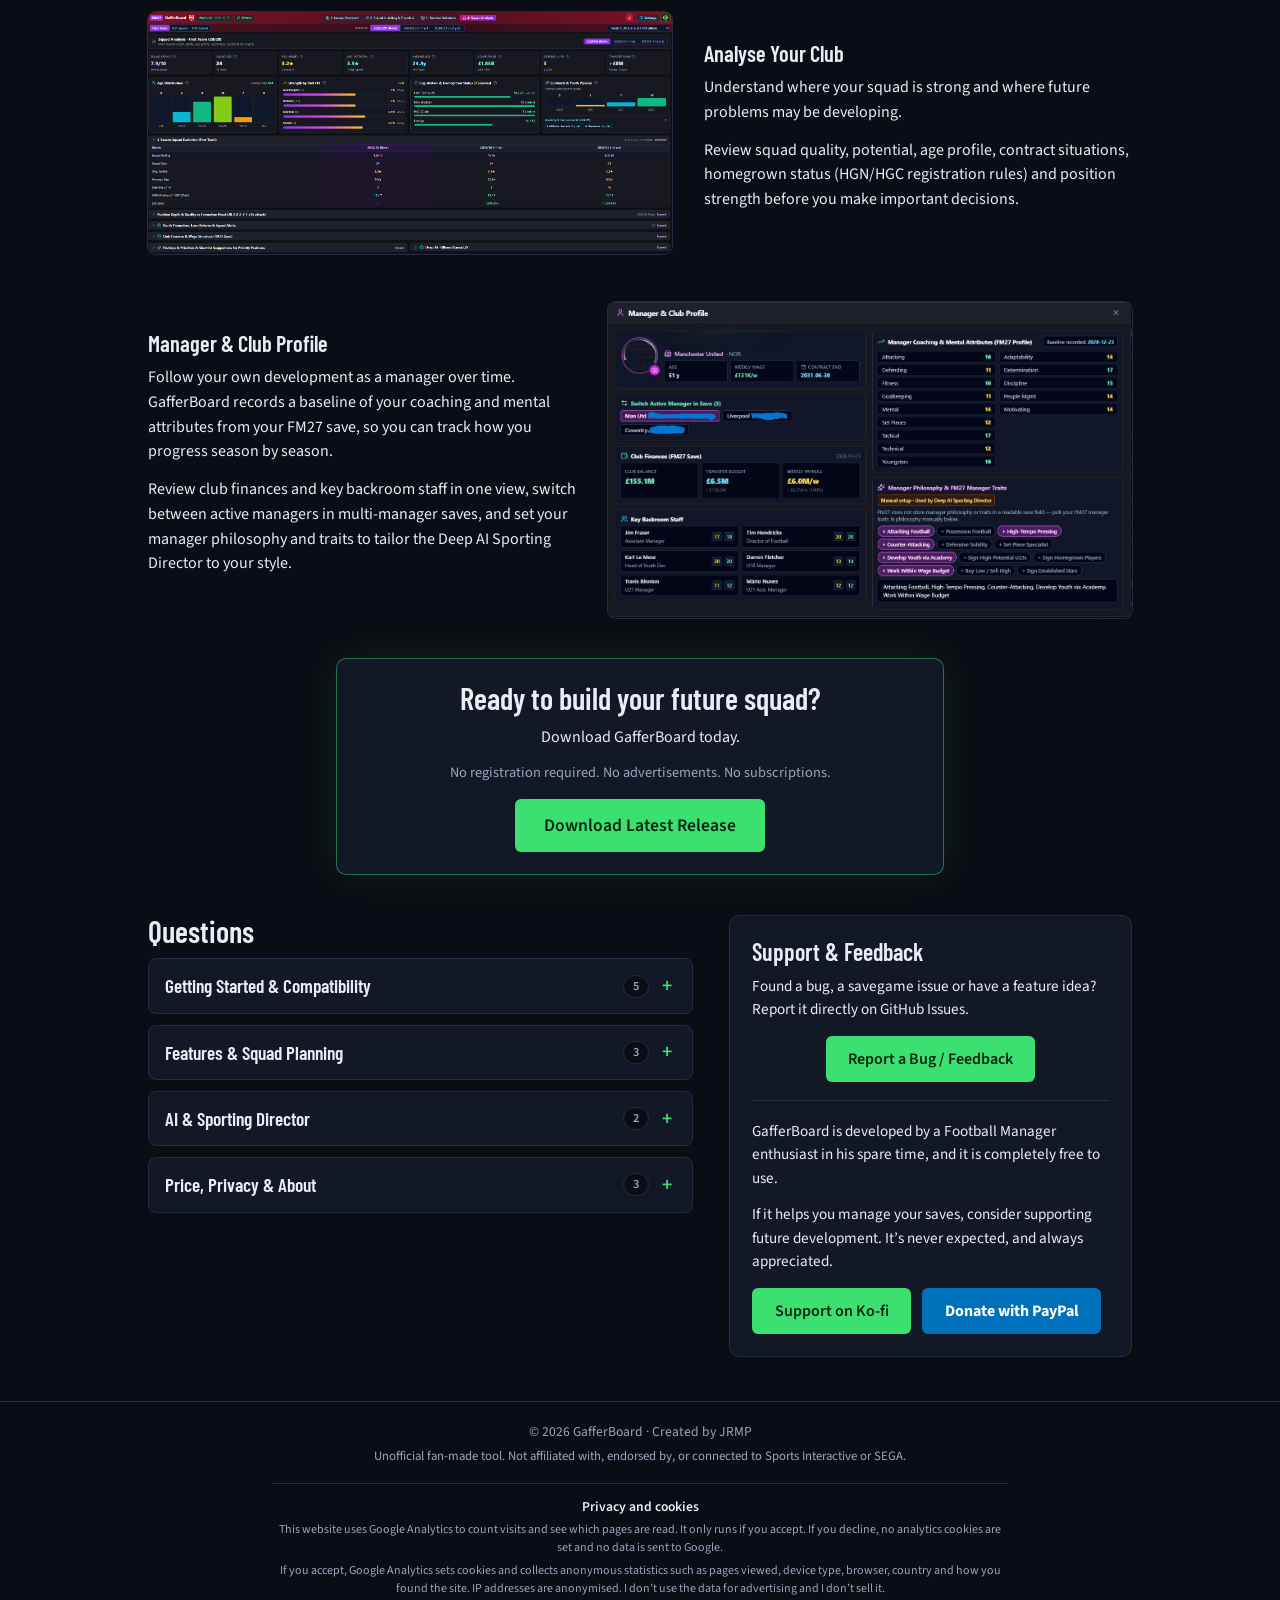
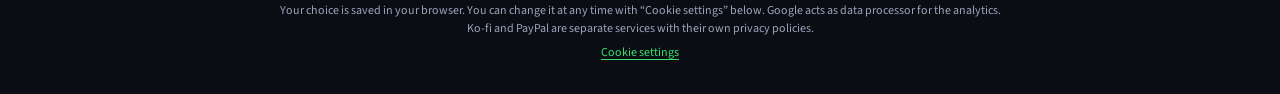
==== commit f032f2a0: "Add files via upload" ====
--- a/index.html
+++ b/index.html
@@ -191,7 +191,7 @@
     <div class="wrap hero-grid">
       <div>
         <h1 data-i18n="h1">Manage Your Squad.<br>Plan Your Future.</h1>
-        <p class="tagline" data-i18n="tagline">The only FM squad planner you need!</p>
+        <p class="tagline" data-i18n="tagline">The only FM squad planner you need?</p>
         <p class="lead" data-i18n="lead">A free FM27 companion app that reads your save directly and works as a strategic Squad &amp; Transfer Planner. Map squad depth from first team to academy, plan transfers with your actual budgets, and get AI Sporting Director insights.</p>
       </div>
       <figure class="frame hero-img">
@@ -226,26 +226,6 @@
     </div>
   </section>
 
-  <!-- ABOUT: matches the About window shown in about.png -->
-  <section id="about">
-    <div class="wrap">
-      <div class="row">
-        <div class="text">
-          <h2 data-i18n="aboutH">About GafferBoard</h2>
-          <p data-i18n="aboutP">GafferBoard is an FM27 squad planner that gives you complete control of your first-team and youth squads. Build first-, second- and third-choice depth charts, promote talents as they develop, and plan years ahead with sales, replacements from your shortlist or academy, and transfer window budgets.</p>
-          <ul>
-            <li data-i18n="aboutL1">Reads FM27 saves and .fmf shortlists directly (read-only)</li>
-            <li data-i18n="aboutL2">Three-season planner across first team, U21, U18 and loans</li>
-            <li data-i18n="aboutL3">Transfer budgets, contract warnings and HGN/HGC registration rules</li>
-          </ul>
-        </div>
-        <figure class="frame">
-          <button class="zoom" type="button" data-i18n-aria="zoomA" aria-label="Enlarge: About GafferBoard"><img src="images/about.png" loading="lazy" data-i18n-alt="aboutAlt" alt="The About window in GafferBoard, with the key features listed"></button>
-        </figure>
-      </div>
-    </div>
-  </section>
-
   <section id="how">
     <div class="wrap">
       <h2 data-i18n="howH2">How GafferBoard Works</h2>
@@ -268,7 +248,7 @@
           <div class="text">
             <h3 data-i18n="u0h">Understand Your Squad</h3>
             <h4 class="sub" data-i18n="uAh">See every position at a glance</h4>
-            <p data-i18n="uA1">View your First Team, U21 and U18 squads across all three tactics, with up to three players per position. Show age, star rating, value or contract next to each name, and click the coloured dot to mark a player as keep, loan out, consider (for sale) or sell.</p>
+            <p data-i18n="uA1">View your First Team, U21 and U18 squads across all three tactics and the next three seasons, with up to three players per position. Show age, star rating, value or contract next to each name, and click the coloured dot to mark a player as keep, loan out, consider (for sale) or sell.</p>
             <p data-i18n="uA2">It helps you answer questions like:</p>
             <ul>
               <li data-i18n="r2l1">Do I have enough cover on the left side?</li>
@@ -344,7 +324,7 @@
         <div class="text">
           <h3 data-i18n="r3h">Analyse Your Club</h3>
           <p data-i18n="r3p1">Understand where your squad is strong and where future problems may be developing.</p>
-          <p data-i18n="r3p2">Review squad quality, potential, age profile, contract situations, homegrown status and position strength before you make important decisions.</p>
+          <p data-i18n="r3p2">Review squad quality, potential, age profile, contract situations, homegrown status (HGN/HGC registration rules) and position strength before you make important decisions.</p>
         </div>
         <figure class="frame">
           <button class="zoom" type="button" data-i18n-aria="zoom3" aria-label="Enlarge: Analyse your club"><img src="images/analysis.png" loading="lazy" data-i18n-alt="r3alt" alt="FM27 squad analysis with age distribution, strength by unit and contract expiries"></button>
--- a/style.css
+++ b/style.css
@@ -55,7 +55,7 @@
 
 /* hero: text left, image right, sized to fit one screen */
 .hero { padding: 1.75rem 0 0.5rem; }
-.hero-grid { display: grid; grid-template-columns: 1.35fr 0.65fr; gap: 2rem; align-items: center; }
+.hero-grid { display: grid; grid-template-columns: 1fr clamp(14rem, 22vw, 19rem); gap: 2rem; align-items: stretch; }
 h1 {
   font-family: var(--display); font-weight: 700;
   font-size: clamp(2.2rem, 5vw, 3.6rem); line-height: 0.98; margin: 0 0 0.55rem;
@@ -67,8 +67,9 @@
 }
 .lead { font-size: 1.1rem; color: var(--muted); max-width: 30rem; margin: 0; }
 .frame { margin: 0; border-radius: 8px; overflow: hidden; box-shadow: 0 0 0 1px var(--line); background: var(--panel); }
-.hero-img { width: fit-content; max-width: 100%; margin-left: auto; box-shadow: 0 0 0 1px rgba(59,224,113,0.45), 0 0 50px rgba(59,224,113,0.14); }
-.hero-img img { width: auto; max-width: 100%; max-height: min(32vh, 14.5rem); }
+/* the image box is exactly as tall as the text next to it */
+.hero-img { position: relative; width: 100%; box-shadow: 0 0 0 1px rgba(59,224,113,0.45), 0 0 50px rgba(59,224,113,0.14); }
+.hero-img img { position: absolute; inset: 0; width: 100%; height: 100%; object-fit: cover; }
 
 /* sections */
 section { padding: 2.25rem 0 0.25rem; }
@@ -105,7 +106,6 @@
 .row.flip { grid-template-columns: 1.1fr 0.9fr; }
 .row.flip .text { order: 2; }
 .row .text { min-width: 0; }
-#about .row { margin-top: 0; }
 #how .intro + .row { margin-top: 2rem; }
 .zoom { display: block; width: 100%; padding: 0; border: 0; background: none; cursor: zoom-in; }
 .zoom img { width: 100%; max-height: 22rem; object-fit: contain; object-position: top; }
@@ -220,8 +220,8 @@
 /* tablet and mobile */
 @media (max-width: 860px) {
   .hero-grid { grid-template-columns: 1fr; gap: 1.25rem; }
-  .hero-img { margin: 0 auto; }
-  .hero-img img { max-height: min(26vh, 12.5rem); }
+  .hero-img { position: static; width: fit-content; max-width: 100%; margin: 0 auto; }
+  .hero-img img { position: static; width: auto; max-width: 100%; height: auto; max-height: min(26vh, 12.5rem); object-fit: contain; }
   .cards { grid-template-columns: 1fr; }
   .row, .row.flip { grid-template-columns: 1fr; gap: 1rem; margin-top: 2rem; }
   .row.flip .text { order: 0; }
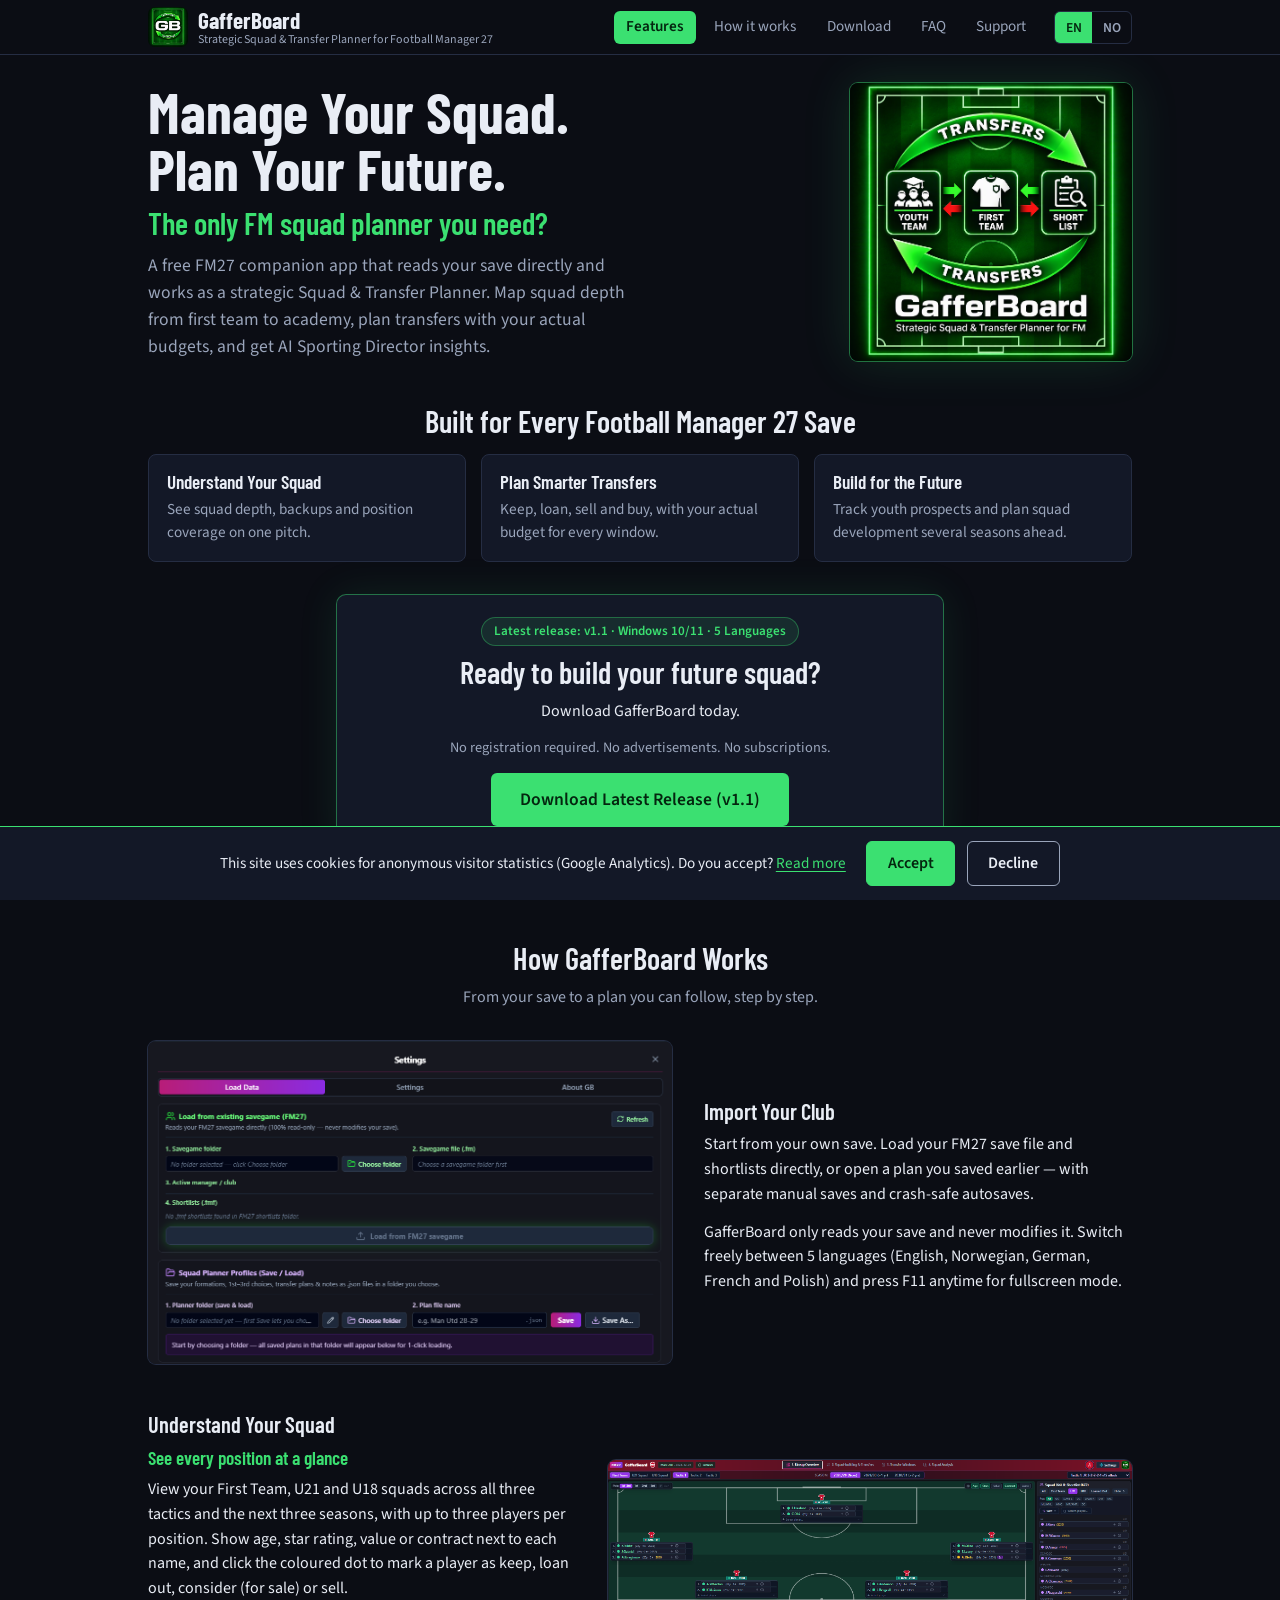
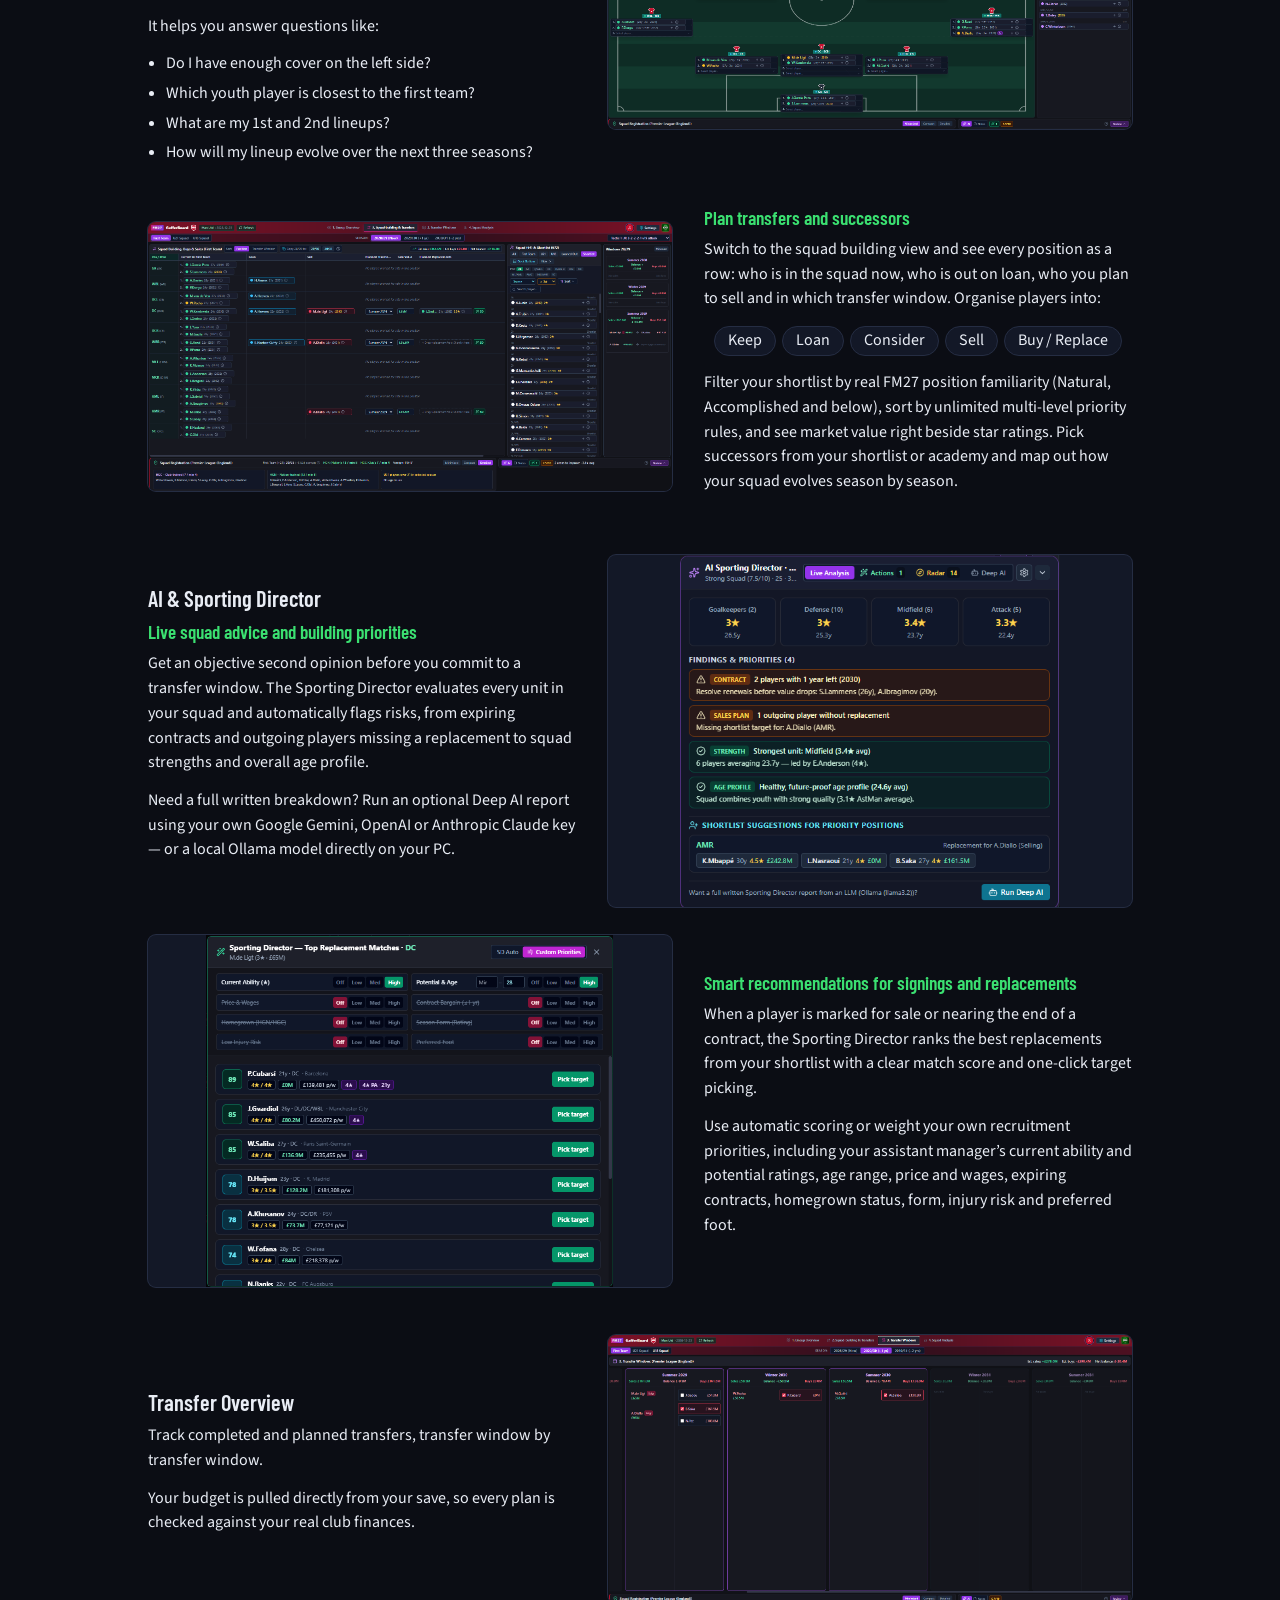
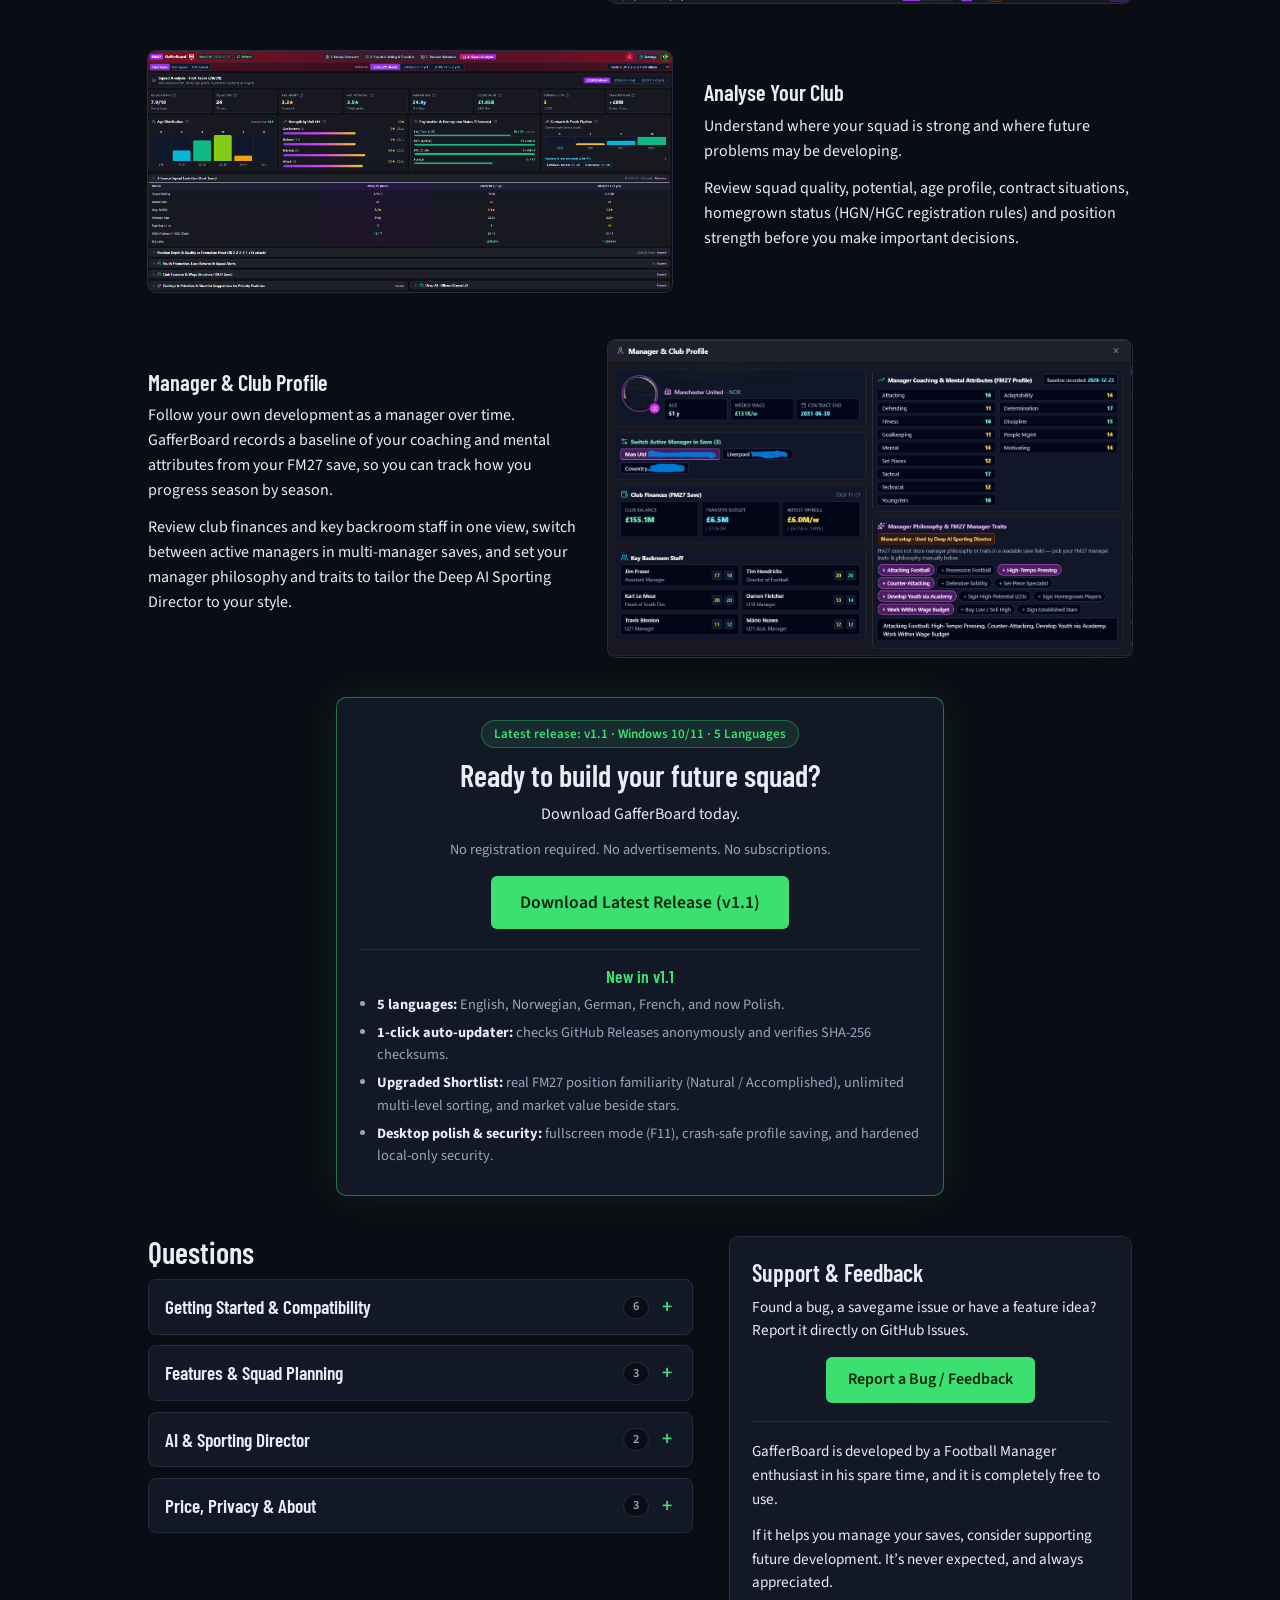
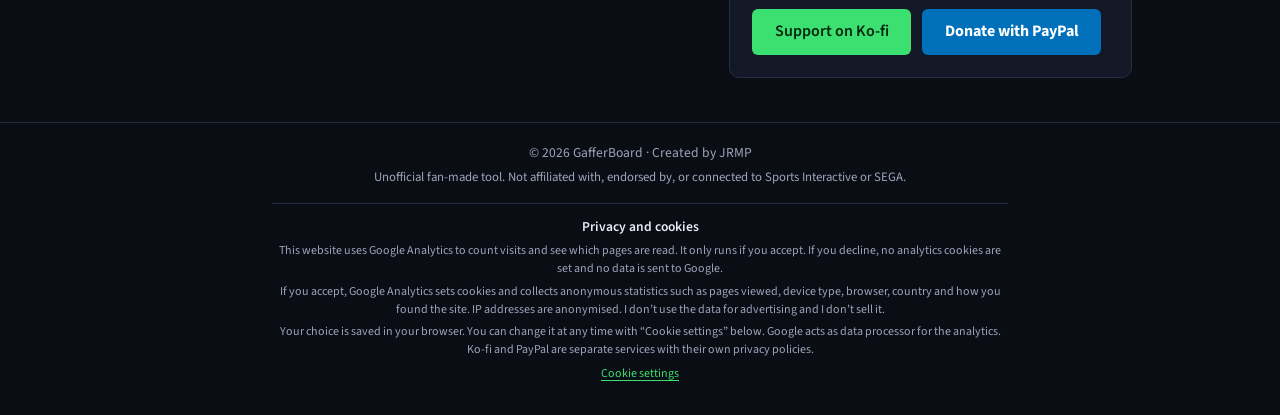
==== commit 979f8e5e: "Add files via upload V.1.1" ====
--- a/index.html
+++ b/index.html
@@ -30,6 +30,8 @@
       "@type": "SoftwareApplication",
       "name": "GafferBoard",
       "alternateName": "GafferBoard FM27 Squad Planner",
+      "softwareVersion": "1.1",
+      "inLanguage": ["en", "no", "de", "fr", "pl"],
       "description": "Free FM27 squad and transfer planner for Football Manager 27. Reads your save directly (read-only) to map squad depth, plan transfers with actual budgets, and run AI Sporting Director analysis.",
       "url": "https://janrobpvs.github.io/GafferBoard/",
       "image": "https://janrobpvs.github.io/GafferBoard/images/hero.png",
@@ -58,6 +60,14 @@
         },
         {
           "@type": "Question",
+          "name": "Which languages are supported, and how do updates work?",
+          "acceptedAnswer": {
+            "@type": "Answer",
+            "text": "GafferBoard supports 5 languages: English, Norwegian, German, French and Polish. From v1.1 onward, the app includes a built-in one-click auto-updater that checks GitHub Releases anonymously and verifies every download with a SHA-256 checksum."
+          }
+        },
+        {
+          "@type": "Question",
           "name": "Does GafferBoard modify my save?",
           "acceptedAnswer": {
             "@type": "Answer",
@@ -117,7 +127,7 @@
           "name": "Do I need the AI features?",
           "acceptedAnswer": {
             "@type": "Answer",
-            "text": "No. The built-in Live Sporting Director analysis and replacement matching work locally without any AI setup. The written Deep AI report is optional and supports Google Gemini with your own API key or a local Ollama model on your PC."
+            "text": "No. The built-in Live Sporting Director analysis and replacement matching work locally without any AI setup. The written Deep AI report is optional and supports Google Gemini, OpenAI or Anthropic Claude with your own API key, or a local Ollama model on your PC."
           }
         },
         {
@@ -125,7 +135,7 @@
           "name": "What is the difference between Live Sporting Director and Deep AI?",
           "acceptedAnswer": {
             "@type": "Answer",
-            "text": "Live Sporting Director runs automatically inside the app to flag contract warnings, missing replacements, unit ratings and ranked shortlist targets. Deep AI uses an LLM (Gemini or local Ollama) to generate a full written squad report tailored to your manager philosophy and traits."
+            "text": "Live Sporting Director runs automatically inside the app to flag contract warnings, missing replacements, unit ratings and ranked shortlist targets. Deep AI uses an LLM (Gemini, OpenAI, Claude or local Ollama) to generate a full written squad report tailored to your manager philosophy and traits."
           }
         },
         {
@@ -141,7 +151,7 @@
           "name": "What data does the app collect?",
           "acceptedAnswer": {
             "@type": "Answer",
-            "text": "None. GafferBoard runs 100% locally on your PC with zero tracking or telemetry. No data ever leaves your computer unless you choose to run an optional Deep AI report via Google Gemini."
+            "text": "None. GafferBoard runs 100% locally on your PC with zero tracking or telemetry. It only makes an anonymous version check against GitHub Releases (sending no personal or save data), and only connects to an AI provider if you choose to run an optional Deep AI report."
           }
         },
         {
@@ -218,10 +228,11 @@
         </article>
       </div>
       <div class="panel centre download-panel cta-panel">
+        <p class="release-badge" data-i18n="vBadge">Latest release: v1.1 · Windows 10/11 · 5 Languages</p>
         <h2 data-i18n="dlH2">Ready to build your future squad?</h2>
         <p data-i18n="dlP">Download GafferBoard today.</p>
         <p class="proof" data-i18n="proof2">No registration required. No advertisements. No subscriptions.</p>
-        <a class="btn big" href="#download" data-download data-i18n="dlLatest">Download Latest Release</a>
+        <a class="btn big" href="#download" data-download data-i18n="dlLatest">Download Latest Release (v1.1)</a>
       </div>
     </div>
   </section>
@@ -234,8 +245,8 @@
       <div class="row flip">
         <div class="text">
           <h3 data-i18n="r1h">Import Your Club</h3>
-          <p data-i18n="r1p1">Start from your own save. Load your FM27 save file and shortlists directly, or open a plan you saved earlier.</p>
-          <p data-i18n="r1p2">GafferBoard only reads your save. It never modifies it.</p>
+          <p data-i18n="r1p1">Start from your own save. Load your FM27 save file and shortlists directly, or open a plan you saved earlier — with separate manual saves and crash-safe autosaves.</p>
+          <p data-i18n="r1p2">GafferBoard only reads your save and never modifies it. Switch freely between 5 languages (English, Norwegian, German, French and Polish) and press F11 anytime for fullscreen mode.</p>
         </div>
         <figure class="frame">
           <button class="zoom" type="button" data-i18n-aria="zoom1" aria-label="Enlarge: Import your club"><img src="images/settings.png" loading="lazy" data-i18n-alt="r1alt" alt="The Load Data window where you choose your FM27 save, shortlists or a saved plan"></button>
@@ -273,7 +284,7 @@
               <li data-i18n="tSell">Sell</li>
               <li data-i18n="tBuyRep">Buy / Replace</li>
             </ul>
-            <p data-i18n="uB2">Choose who replaces a departing player from your shortlist or academy, and see contract years next to every name so you know who steps up before a contract runs out. Then build a long-term roadmap for how your squad should evolve, from promoting academy players to first-team regulars.</p>
+            <p data-i18n="uB2">Filter your shortlist by real FM27 position familiarity (Natural, Accomplished and below), sort by unlimited multi-level priority rules, and see market value right beside star ratings. Pick successors from your shortlist or academy and map out how your squad evolves season by season.</p>
           </div>
           <!-- File name has an ampersand: images/Squad&transfers.png. It is written as %26 in the address. -->
           <figure class="frame">
@@ -289,7 +300,7 @@
             <h3 data-i18n="sd0h">AI &amp; Sporting Director</h3>
             <h4 class="sub" data-i18n="sdAh">Live squad advice and building priorities</h4>
             <p data-i18n="sdA1">Get an objective second opinion before you commit to a transfer window. The Sporting Director evaluates every unit in your squad and automatically flags risks, from expiring contracts and outgoing players missing a replacement to squad strengths and overall age profile.</p>
-            <p data-i18n="sdA2">Need a full written breakdown? Run an optional Deep AI report using your own Google Gemini key or a local Ollama model directly on your PC.</p>
+            <p data-i18n="sdA2">Need a full written breakdown? Run an optional Deep AI report using your own Google Gemini, OpenAI or Anthropic Claude key — or a local Ollama model directly on your PC.</p>
           </div>
           <figure class="frame">
             <button class="zoom" type="button" data-i18n-aria="zoomSD1" aria-label="Enlarge: Sporting Director squad advice"><img src="images/SportingDirectorAdvise.png" loading="lazy" data-i18n-alt="sdAalt" alt="AI Sporting Director live analysis for FM27 showing unit ratings, contract warnings, sales plan gaps and shortlist suggestions"></button>
@@ -347,11 +358,21 @@
   <section id="download">
     <div class="wrap">
       <div class="panel centre download-panel">
+        <p class="release-badge" data-i18n="vBadge">Latest release: v1.1 · Windows 10/11 · 5 Languages</p>
         <h2 data-i18n="dlH2">Ready to build your future squad?</h2>
         <p data-i18n="dlP">Download GafferBoard today.</p>
         <p class="proof" data-i18n="proof2">No registration required. No advertisements. No subscriptions.</p>
         <!-- The download link is set in script.js (DOWNLOAD_URL). All buttons marked data-download use it. -->
-        <a class="btn big" href="#download" data-download data-i18n="dlLatest">Download Latest Release</a>
+        <a class="btn big" href="#download" data-download data-i18n="dlLatest">Download Latest Release (v1.1)</a>
+        <div class="whats-new">
+          <h3 data-i18n="wnH3">New in v1.1</h3>
+          <ul class="whats-new-list">
+            <li data-i18n="wn1"><strong>5 languages:</strong> English, Norwegian, German, French, and now Polish.</li>
+            <li data-i18n="wn2"><strong>1-click auto-updater:</strong> checks GitHub Releases anonymously and verifies SHA-256 checksums.</li>
+            <li data-i18n="wn3"><strong>Upgraded Shortlist:</strong> real FM27 position familiarity (Natural / Accomplished), unlimited multi-level sorting, and market value beside stars.</li>
+            <li data-i18n="wn4"><strong>Desktop polish &amp; security:</strong> fullscreen mode (F11), crash-safe profile saving, and hardened local-only security.</li>
+          </ul>
+        </div>
       </div>
     </div>
   </section>
@@ -363,13 +384,17 @@
         <h2 data-i18n="faqH2">Questions</h2>
 
         <details class="faq-cat" name="faq-group">
-          <summary><span data-i18n="faqCat1">Getting Started &amp; Compatibility</span><span class="faq-count">5</span></summary>
+          <summary><span data-i18n="faqCat1">Getting Started &amp; Compatibility</span><span class="faq-count">6</span></summary>
           <div class="faq-cat-body">
             <details>
               <summary data-i18n="qCompat">Which FM versions and platforms are supported?</summary>
               <p data-i18n="aCompat">GafferBoard is built for Football Manager 27 (FM27) on Windows PC. It reads FM27 .fm save files and .fmf shortlists directly. Earlier FM versions are not supported.</p>
             </details>
             <details>
+              <summary data-i18n="qLangUpd">Which languages are supported, and how do updates work?</summary>
+              <p data-i18n="aLangUpd">GafferBoard supports 5 languages: English, Norwegian, German, French and Polish. From v1.1 onward, a built-in auto-updater checks GitHub Releases anonymously and lets you update in one click with automatic SHA-256 verification.</p>
+            </details>
+            <details>
               <summary data-i18n="q2">Does it modify my save?</summary>
               <p data-i18n="a2">No. GafferBoard is 100% read-only and never modifies your save. Your own notes, depth charts and transfer plans are stored separately as local .json files on your computer.</p>
             </details>
@@ -383,7 +408,7 @@
             </details>
             <details>
               <summary data-i18n="qSafe">Why does Windows SmartScreen show a warning?</summary>
-              <p><span data-i18n="aSafe">Because GafferBoard is a free, unofficial hobby app without a paid Microsoft code-signing certificate, Windows Defender SmartScreen may show an “Unknown publisher” warning on first launch. Click “More info” and then “Run anyway”. Every release is published on GitHub with a SHA-256 checksum so you can verify the file.</span><span class="vt-wrap" data-virustotal-wrap hidden> <a href="#download" data-virustotal rel="noopener" data-i18n="vtLink">View VirusTotal scan</a>.</span></p>
+              <p><span data-i18n="aSafe">Because GafferBoard is a free, unofficial hobby app without a paid Microsoft code-signing certificate, Windows Defender SmartScreen may show an “Unknown publisher” warning on first launch. Click “More info” and then “Run anyway”. Every release is published on GitHub with a SHA-256 checksum so you can verify the file.</span><span class="vt-wrap" data-virustotal-wrap hidden> <a href="#download" data-virustotal rel="noopener noreferrer" data-i18n="vtLink">View VirusTotal scan</a>.</span></p>
             </details>
           </div>
         </details>
@@ -411,11 +436,11 @@
           <div class="faq-cat-body">
             <details>
               <summary data-i18n="q4">Do I need the AI features?</summary>
-              <p data-i18n="a4">No. The built-in Live Sporting Director analysis and replacement matching work locally without any AI setup. The written Deep AI report is optional and supports Google Gemini with your own key, or a local Ollama model that stays on your PC.</p>
+              <p data-i18n="a4">No. The built-in Live Sporting Director analysis and replacement matching work locally without any AI setup. The written Deep AI report is optional and supports Google Gemini, OpenAI or Anthropic Claude with your own key, or a local Ollama model that stays on your PC.</p>
             </details>
             <details>
               <summary data-i18n="qAiDiff">What is the difference between Live Sporting Director and Deep AI?</summary>
-              <p data-i18n="aAiDiff">Live Sporting Director runs automatically inside the app to flag contract warnings, missing replacements, unit ratings and ranked shortlist matches. Deep AI uses an LLM (Gemini or local Ollama) to write a full squad report tailored to your manager philosophy and traits.</p>
+              <p data-i18n="aAiDiff">Live Sporting Director runs automatically inside the app to flag contract warnings, missing replacements, unit ratings and ranked shortlist matches. Deep AI uses an LLM (Gemini, OpenAI, Claude or local Ollama) to write a full squad report tailored to your manager philosophy and traits.</p>
             </details>
           </div>
         </details>
@@ -429,7 +454,7 @@
             </details>
             <details>
               <summary data-i18n="q5">What data does the app collect?</summary>
-              <p data-i18n="a5">None. GafferBoard runs 100% locally on your PC with zero tracking or telemetry. No data ever leaves your computer unless you choose to run an optional Deep AI report via Google Gemini.</p>
+              <p data-i18n="a5">None. GafferBoard runs 100% locally on your PC with zero tracking or telemetry. It only makes an anonymous check against GitHub Releases for app updates (sending no personal or save data), and only sends data to an AI provider if you choose to run an optional Deep AI report.</p>
             </details>
             <details>
               <summary data-i18n="q6">Is it official?</summary>
@@ -444,14 +469,14 @@
           <h2 data-i18n="supH2">Support &amp; Feedback</h2>
           <p data-i18n="supBugP">Found a bug, a savegame issue or have a feature idea? Report it directly on GitHub Issues.</p>
           <div class="actions centre">
-            <a class="btn" href="https://github.com/janrobpvs/GafferBoard/issues" data-issues rel="noopener" data-i18n="supBugBtn">Report a Bug / Feedback</a>
+            <a class="btn" href="https://github.com/janrobpvs/GafferBoard/issues" data-issues rel="noopener noreferrer" data-i18n="supBugBtn">Report a Bug / Feedback</a>
           </div>
           <hr class="divider">
           <p data-i18n="supP1">GafferBoard is developed by a Football Manager enthusiast in his spare time, and it is completely free to use.</p>
           <p data-i18n="supP2">If it helps you manage your saves, consider supporting future development. It’s never expected, and always appreciated.</p>
           <div class="actions">
-            <a class="btn" href="https://ko-fi.com/jrmp77" rel="noopener" data-i18n="supKofi">Support on Ko-fi</a>
-            <a class="btn paypal" href="https://www.paypal.com/donate/?business=DQJETX6U6KA5J&amp;no_recurring=0&amp;item_name=Thank+you+so+much+for+your+support%21&amp;currency_code=NOK" rel="noopener" data-i18n="supPaypal">Donate with PayPal</a>
+            <a class="btn" href="https://ko-fi.com/jrmp77" rel="noopener noreferrer" data-i18n="supKofi">Support on Ko-fi</a>
+            <a class="btn paypal" href="https://www.paypal.com/donate/?business=DQJETX6U6KA5J&amp;no_recurring=0&amp;item_name=Thank+you+so+much+for+your+support%21&amp;currency_code=NOK" rel="noopener noreferrer" data-i18n="supPaypal">Donate with PayPal</a>
           </div>
         </div>
       </div>
--- a/style.css
+++ b/style.css
@@ -116,6 +116,37 @@
 .panel { background: var(--panel); border: 1px solid var(--line); border-radius: 10px; padding: 1.4rem 1.4rem; }
 .download-panel { max-width: 38rem; border-color: rgba(59,224,113,0.45); box-shadow: 0 0 40px rgba(59,224,113,0.1); }
 .cta-panel { margin-top: 2rem; }
+.release-badge {
+  display: inline-block;
+  margin: 0 0 0.65rem;
+  padding: 0.18rem 0.75rem;
+  border-radius: 999px;
+  font-size: 0.82rem;
+  font-weight: 600;
+  color: var(--green);
+  background: rgba(59, 224, 113, 0.1);
+  border: 1px solid rgba(59, 224, 113, 0.35);
+}
+.whats-new {
+  margin-top: 1.25rem;
+  padding-top: 1rem;
+  border-top: 1px solid var(--line);
+  text-align: left;
+}
+.whats-new h3 {
+  font-size: 1.1rem;
+  color: var(--green);
+  margin: 0 0 0.5rem;
+  text-align: center;
+}
+.whats-new-list {
+  margin: 0;
+  padding-left: 1.1rem;
+  font-size: 0.9rem;
+  color: var(--muted);
+}
+.whats-new-list li { margin-bottom: 0.35rem; }
+.whats-new-list strong { color: var(--text); }
 
 /* faq and support side by side */
 .duo { display: grid; grid-template-columns: 1.15fr 0.85fr; gap: 2.25rem; align-items: start; }
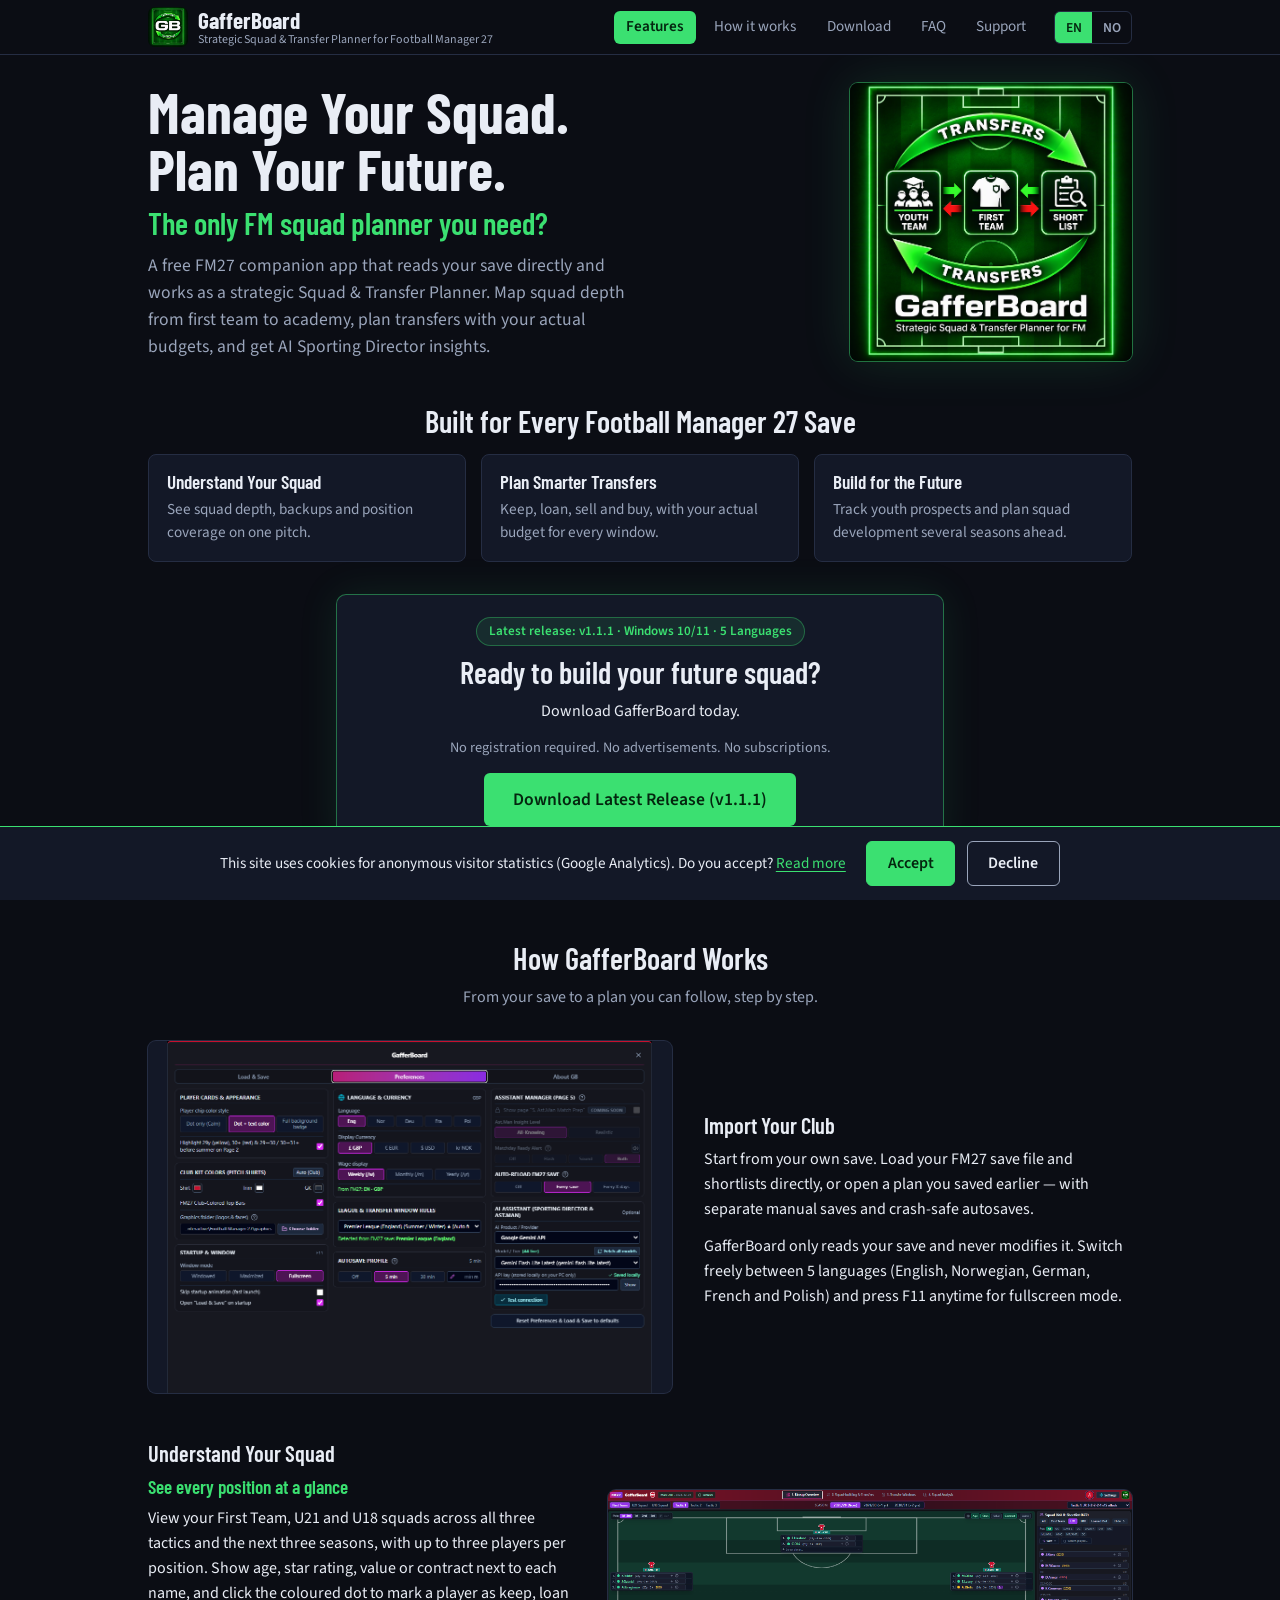
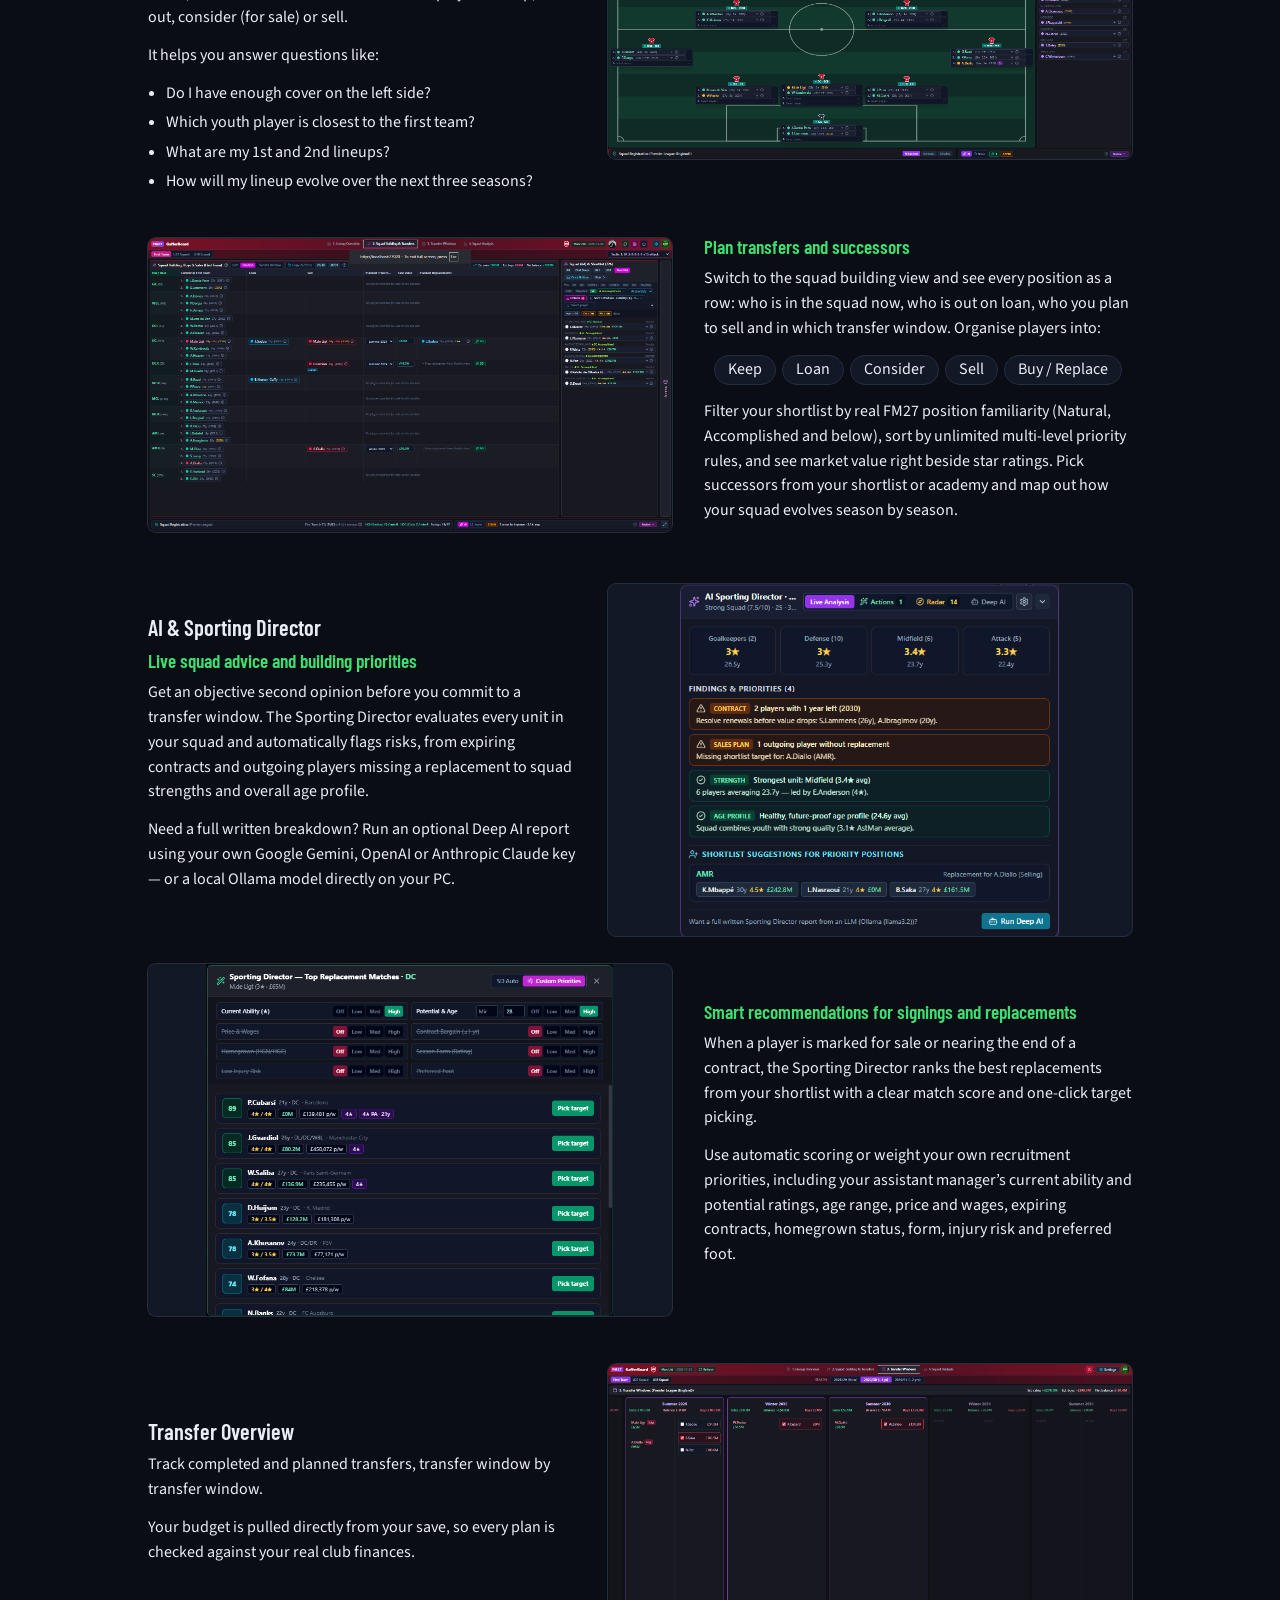
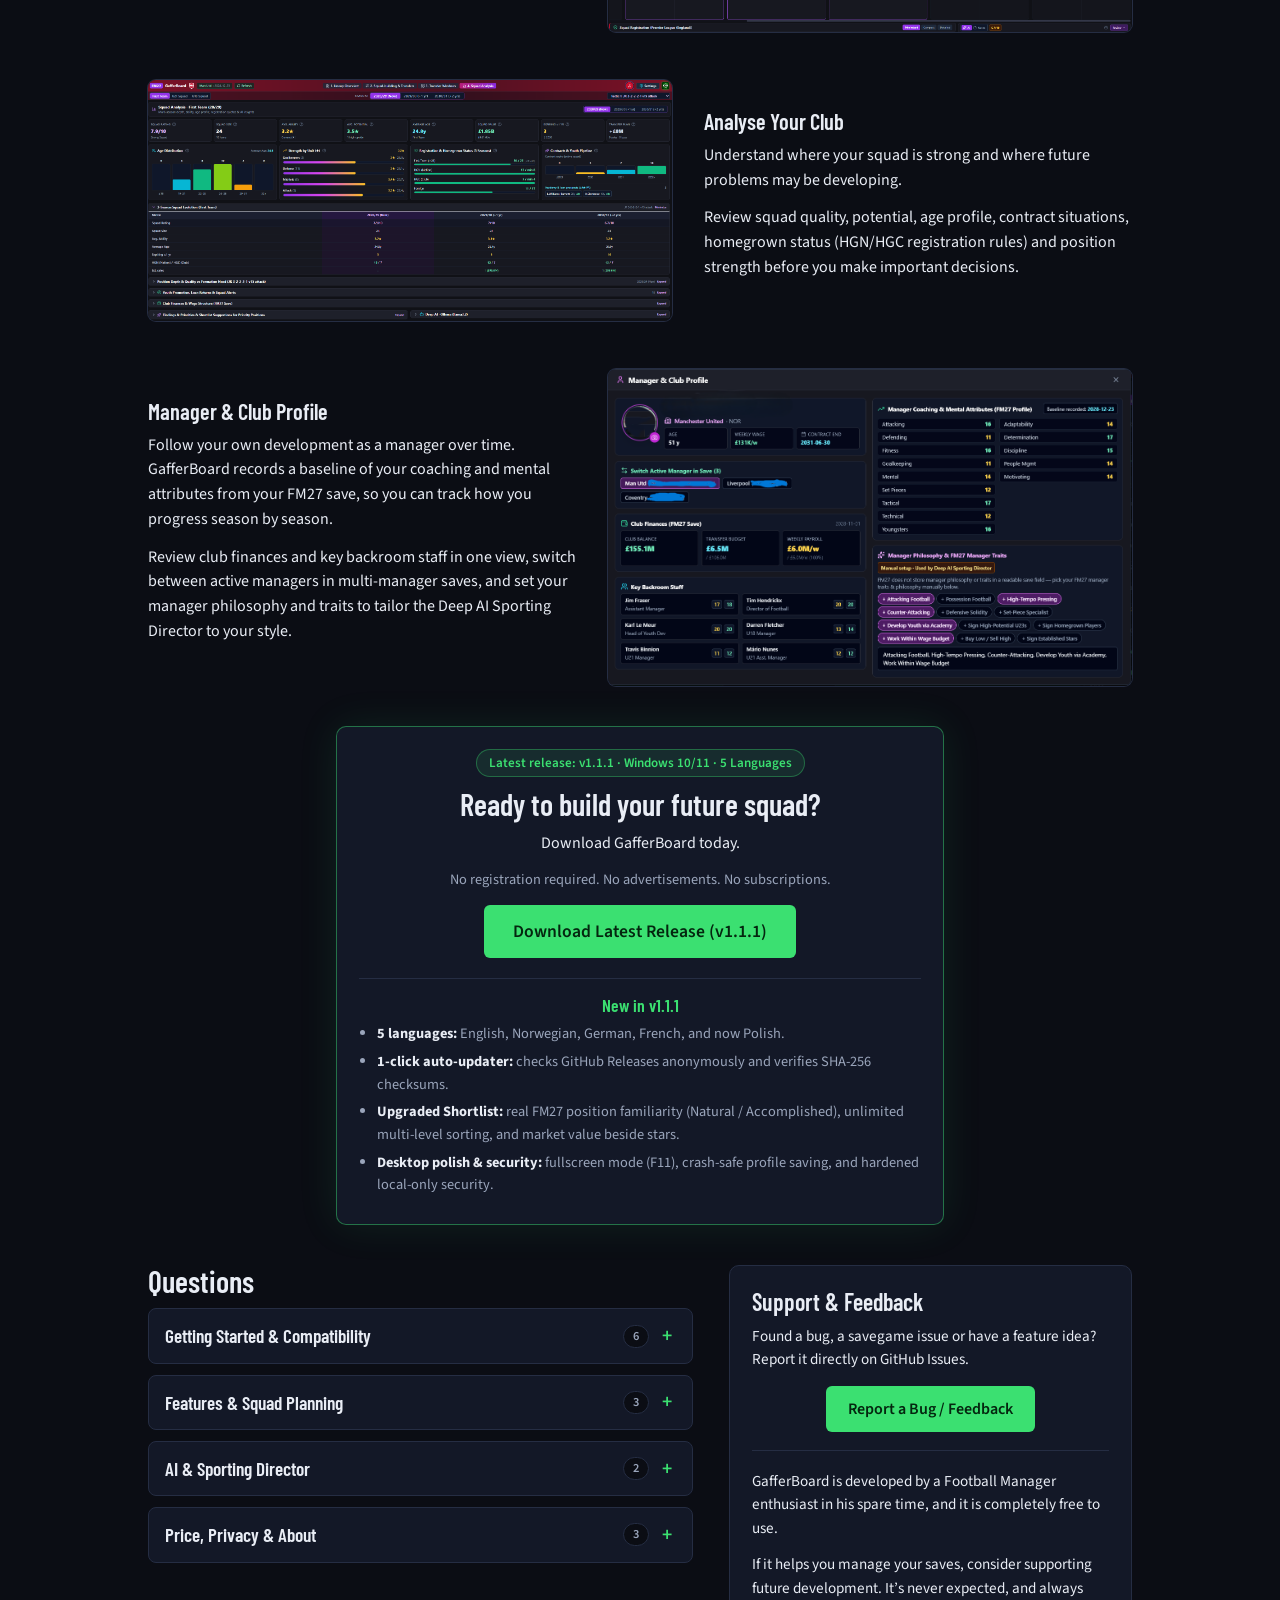
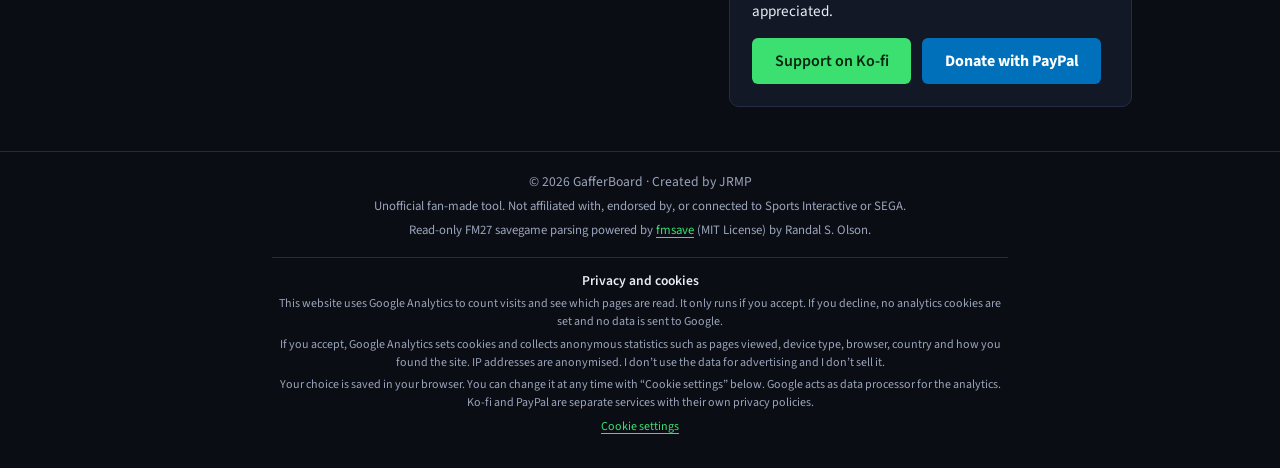
==== commit 76665ec2: "Update website for GafferBoard v1.1.1 (add fmsave credit & latest.json)" ====
--- a/index.html
+++ b/index.html
@@ -30,7 +30,7 @@
       "@type": "SoftwareApplication",
       "name": "GafferBoard",
       "alternateName": "GafferBoard FM27 Squad Planner",
-      "softwareVersion": "1.1",
+      "softwareVersion": "1.1.1",
       "inLanguage": ["en", "no", "de", "fr", "pl"],
       "description": "Free FM27 squad and transfer planner for Football Manager 27. Reads your save directly (read-only) to map squad depth, plan transfers with actual budgets, and run AI Sporting Director analysis.",
       "url": "https://janrobpvs.github.io/GafferBoard/",
@@ -228,11 +228,11 @@
         </article>
       </div>
       <div class="panel centre download-panel cta-panel">
-        <p class="release-badge" data-i18n="vBadge">Latest release: v1.1 · Windows 10/11 · 5 Languages</p>
+        <p class="release-badge" data-i18n="vBadge">Latest release: v1.1.1 · Windows 10/11 · 5 Languages</p>
         <h2 data-i18n="dlH2">Ready to build your future squad?</h2>
         <p data-i18n="dlP">Download GafferBoard today.</p>
         <p class="proof" data-i18n="proof2">No registration required. No advertisements. No subscriptions.</p>
-        <a class="btn big" href="#download" data-download data-i18n="dlLatest">Download Latest Release (v1.1)</a>
+        <a class="btn big" href="#download" data-download data-i18n="dlLatest">Download Latest Release (v1.1.1)</a>
       </div>
     </div>
   </section>
@@ -358,14 +358,14 @@
   <section id="download">
     <div class="wrap">
       <div class="panel centre download-panel">
-        <p class="release-badge" data-i18n="vBadge">Latest release: v1.1 · Windows 10/11 · 5 Languages</p>
+        <p class="release-badge" data-i18n="vBadge">Latest release: v1.1.1 · Windows 10/11 · 5 Languages</p>
         <h2 data-i18n="dlH2">Ready to build your future squad?</h2>
         <p data-i18n="dlP">Download GafferBoard today.</p>
         <p class="proof" data-i18n="proof2">No registration required. No advertisements. No subscriptions.</p>
         <!-- The download link is set in script.js (DOWNLOAD_URL). All buttons marked data-download use it. -->
-        <a class="btn big" href="#download" data-download data-i18n="dlLatest">Download Latest Release (v1.1)</a>
+        <a class="btn big" href="#download" data-download data-i18n="dlLatest">Download Latest Release (v1.1.1)</a>
         <div class="whats-new">
-          <h3 data-i18n="wnH3">New in v1.1</h3>
+          <h3 data-i18n="wnH3">New in v1.1.1</h3>
           <ul class="whats-new-list">
             <li data-i18n="wn1"><strong>5 languages:</strong> English, Norwegian, German, French, and now Polish.</li>
             <li data-i18n="wn2"><strong>1-click auto-updater:</strong> checks GitHub Releases anonymously and verifies SHA-256 checksums.</li>
@@ -489,6 +489,7 @@
   <div class="wrap">
     <p class="copy" data-i18n="copy">© 2026 GafferBoard · Created by JRMP</p>
     <p class="disc" data-i18n="disclaimer">Unofficial fan-made tool. Not affiliated with, endorsed by, or connected to Sports Interactive or SEGA.</p>
+    <p class="credits"><span data-i18n="fmsaveCreditPrefix">Read-only FM27 savegame parsing powered by</span> <a href="https://github.com/rhiever/fmsave" rel="noopener noreferrer">fmsave</a> <span data-i18n="fmsaveCreditSuffix">(MIT License) by Randal S. Olson.</span></p>
     <div id="privacy" class="privacy">
       <h2 data-i18n="prH2">Privacy and cookies</h2>
       <p data-i18n="prP1">This website uses Google Analytics to count visits and see which pages are read. It only runs if you accept. If you decline, no analytics cookies are set and no data is sent to Google.</p>
